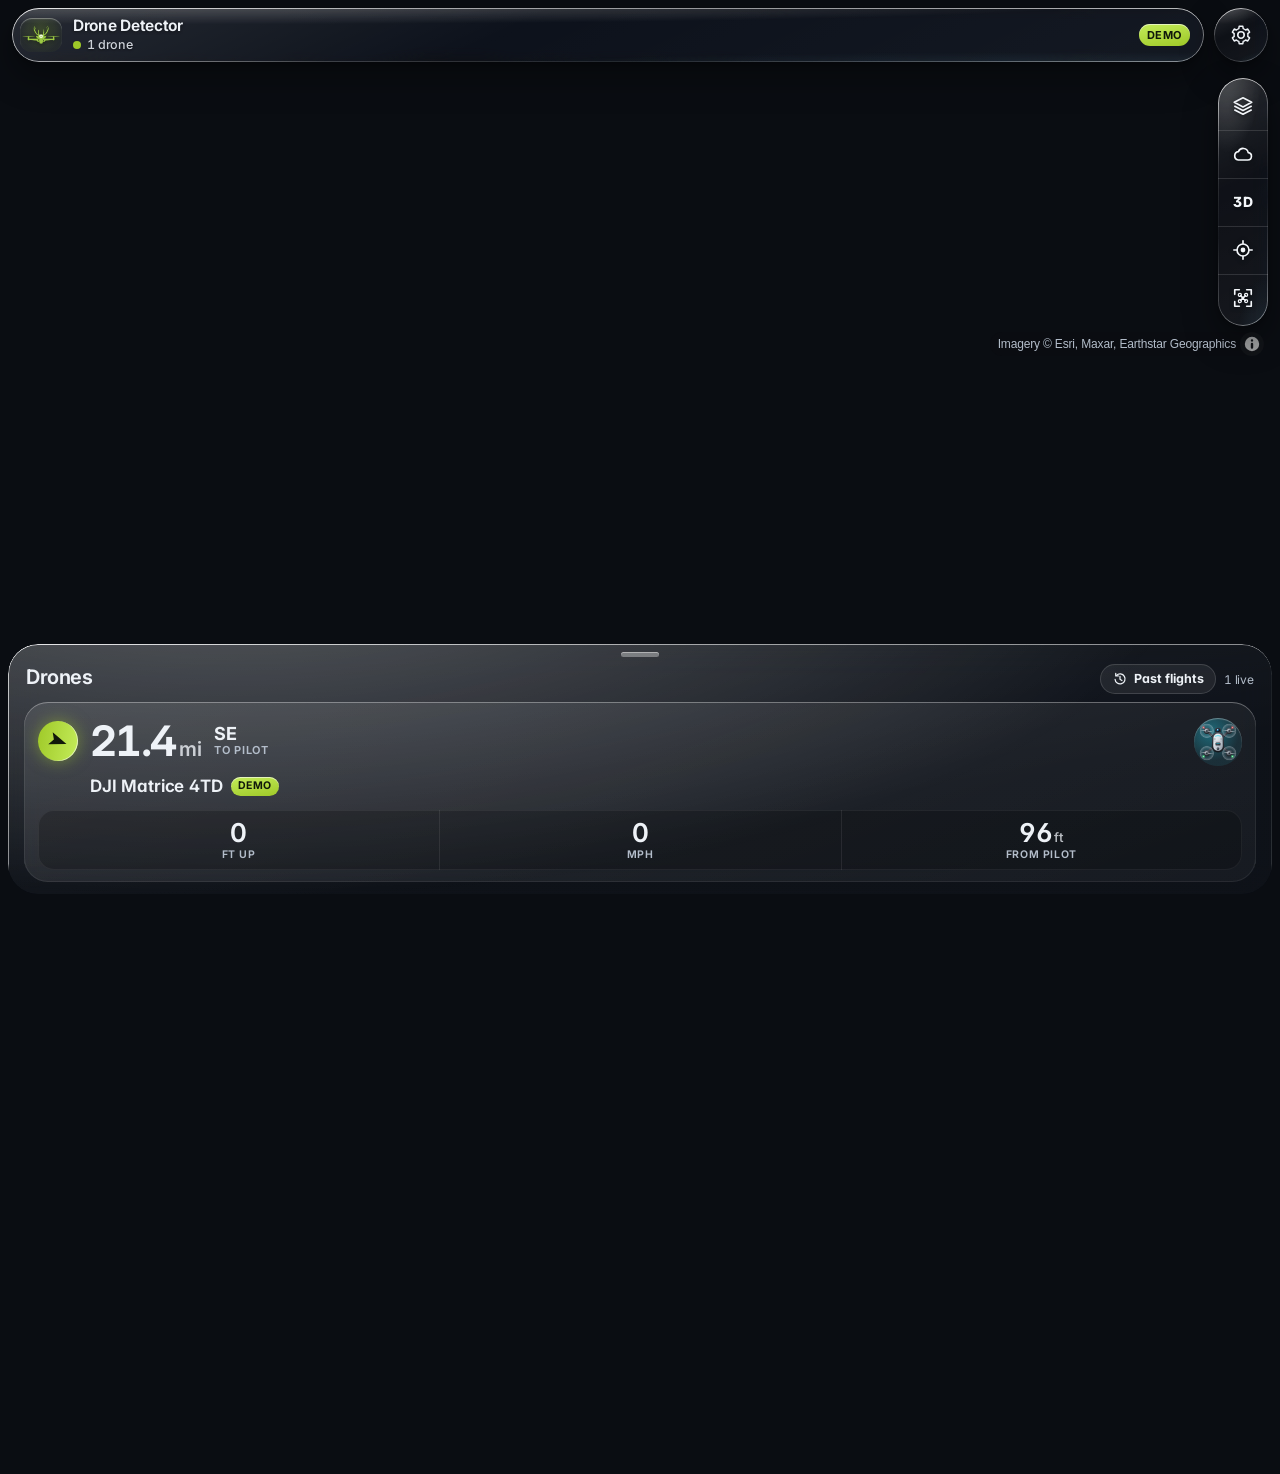
==== web/index.html @ 9e3bcc10 "iPhone page: screens 2611110302 Co-Authored-By: Claude Opus 5.5 <noreply@anthropic.com>" ====
<!doctype html>
<html lang="en">
<head>
<meta charset="utf-8">
<meta name="viewport" content="width=device-width,initial-scale=1,maximum-scale=1,user-scalable=no,viewport-fit=cover">
<meta name="color-scheme" content="dark">
<title>Drone Detector</title>
<!-- iPhone: Add to Home Screen opens it full screen like an app -->
<meta name="apple-mobile-web-app-capable" content="yes">
<meta name="mobile-web-app-capable" content="yes">
<meta name="apple-mobile-web-app-status-bar-style" content="black-translucent">
<meta name="apple-mobile-web-app-title" content="Drone Detector">
<meta name="theme-color" content="#0a0d12">
<link rel="apple-touch-icon" href="img/apple-touch-icon.png">
<link rel="preconnect" href="https://fonts.gstatic.com" crossorigin>
<link rel="stylesheet" href="https://fonts.googleapis.com/css2?family=Inter:opsz,wght@14..32,400..800&family=Geist+Mono:wght@400..600&display=swap">
<link rel="stylesheet" href="vendor/maplibre-gl.css">
<link rel="stylesheet" href="app.css">
<script>try { var g = JSON.parse(localStorage.getItem("rid.glassTone")), t = JSON.parse(localStorage.getItem("rid.theme")); if (g != null ? g < 50 : t === "light") document.documentElement.dataset.theme = "light"; } catch (e) { }</script>
</head>
<body>
<!-- shared paint for the drone icons -->
<svg width="0" height="0" style="position:absolute" aria-hidden="true"><defs>
  <radialGradient id="g-motor" cx="38%" cy="32%" r="72%"><stop offset="0" stop-color="#eef2f6"/><stop offset=".42" stop-color="#8a94a0"/><stop offset="1" stop-color="#262b33"/></radialGradient>
  <radialGradient id="g-disc" r="50%"><stop offset="0" stop-color="#ffffff" stop-opacity="0"/><stop offset=".6" stop-color="#e8eef6" stop-opacity=".07"/><stop offset=".9" stop-color="#e8eef6" stop-opacity=".30"/><stop offset="1" stop-color="#e8eef6" stop-opacity=".04"/></radialGradient>
  <linearGradient id="g-arm" x1="0" y1="0" x2="1" y2="1"><stop offset="0" stop-color="#59626e"/><stop offset=".5" stop-color="#2c323b"/><stop offset="1" stop-color="#14181d"/></linearGradient>
  <linearGradient id="g-body" x1="0" y1="0" x2="1" y2="1"><stop offset="0" stop-color="#fbfcfd"/><stop offset=".5" stop-color="#d3d9e0"/><stop offset="1" stop-color="#8f99a5"/></linearGradient>
  <linearGradient id="g-shell" x1="0" y1="0" x2="0" y2="1"><stop offset="0" stop-color="#454c57"/><stop offset="1" stop-color="#14181d"/></linearGradient>
  <radialGradient id="g-lens" cx="34%" cy="32%" r="68%"><stop offset="0" stop-color="#b8f0ff"/><stop offset=".3" stop-color="#2a86c4"/><stop offset=".75" stop-color="#0a2a45"/><stop offset="1" stop-color="#02070d"/></radialGradient>
  <filter id="liquid" color-interpolation-filters="sRGB">
    <feTurbulence type="fractalNoise" baseFrequency="0.011 0.017" numOctaves="2" seed="11" result="n"/>
    <feGaussianBlur in="n" stdDeviation="3" result="b"/>
    <feDisplacementMap in="SourceGraphic" in2="b" scale="28" xChannelSelector="R" yChannelSelector="G"/>
  </filter>
  <linearGradient id="g-glassarrow" x1="0" y1="0" x2="1" y2="1"><stop offset="0" stop-color="#ffffff" stop-opacity=".95"/><stop offset=".45" stop-color="#cfefff" stop-opacity=".55"/><stop offset="1" stop-color="#7dd3fc" stop-opacity=".35"/></linearGradient>
  <radialGradient id="g-red"><stop offset="0" stop-color="#ff5a5a" stop-opacity=".95"/><stop offset="1" stop-color="#ff5a5a" stop-opacity="0"/></radialGradient>
  <radialGradient id="g-green"><stop offset="0" stop-color="#4dff8f" stop-opacity=".95"/><stop offset="1" stop-color="#4dff8f" stop-opacity="0"/></radialGradient>
</defs></svg>
<div id="map"></div>
<div id="cloud-time" class="cloud-time glass hidden"></div>
<div id="cam3d" class="cam3d glass liquid hidden">
  <div class="cam-chips">
    <button data-cam="orbit">Orbit</button><button data-cam="spin" class="hidden" aria-label="Turn slowly">⟳ Spin</button><button data-cam="follow">Follow</button>
    <button data-cam="me">From me</button><button data-cam="pilot">From pilot</button><button data-cam="overview">Overview</button><button data-cam="free">Free</button>
  </div>
  <div class="cam-hint" id="cam-hint"></div>
</div>

<header id="top">
  <div class="brand glass liquid" id="brand">
    <div class="logo"><img src="img/brand-mark.png" alt=""></div>
    <div class="brand-text">
      <div class="brand-name">Drone Detector</div>
      <div class="brand-status"><span class="dot" id="st-dot"></span><span id="st-text">Starting…</span></div>
    </div>
    <span class="chip demo hidden" id="demo-chip">DEMO</span>
  </div>
  <button class="icon-btn glass liquid" id="btn-settings" aria-label="Settings">
    <svg viewBox="0 0 24 24"><path d="M12 15.5a3.5 3.5 0 1 0 0-7 3.5 3.5 0 0 0 0 7Z" fill="none" stroke="currentColor" stroke-width="1.8"/><path d="M19.4 13.5a7.7 7.7 0 0 0 0-3l2-1.6-2-3.4-2.4 1a7.6 7.6 0 0 0-2.6-1.5L14 2.5h-4l-.4 2.5A7.6 7.6 0 0 0 7 6.5l-2.4-1-2 3.4 2 1.6a7.7 7.7 0 0 0 0 3l-2 1.6 2 3.4 2.4-1a7.6 7.6 0 0 0 2.6 1.5l.4 2.5h4l.4-2.5a7.6 7.6 0 0 0 2.6-1.5l2.4 1 2-3.4-2-1.6Z" fill="none" stroke="currentColor" stroke-width="1.6" stroke-linejoin="round"/></svg>
  </button>
</header>

<div id="wind" class="wind glass liquid hidden" role="button" aria-label="Wind">
  <div class="wind-row">
    <div class="rose" id="wind-rose">
      <span class="cn">N</span><span class="ce">E</span><span class="cs">S</span><span class="cw">W</span>
      <svg class="warrow" id="wind-arrow" viewBox="0 0 40 40"><path d="M20 3.5 27.5 19 21.8 17.2V34.5h-3.6V17.2L12.5 19Z" fill="url(#g-glassarrow)" stroke="rgba(255,255,255,.95)" stroke-width="1.1" stroke-linejoin="round"/><path d="M20 7.5 24.2 16.6" stroke="#fff" stroke-width="1.4" stroke-linecap="round" opacity=".9"/></svg>
    </div>
    <div class="wind-txt"><div class="wind-big"><span id="wind-spd">—</span><small>mph</small><span class="wind-sky hidden" id="wind-sky"></span></div><div class="wind-sub" id="wind-sub">Wind</div></div>
  </div>
  <div class="wind-more hidden" id="wind-more"></div>
</div>

<div id="toast" class="toast glass hidden"></div>
<div id="google-mark" class="google-mark hidden">Google</div>

<div id="banner" class="banner glass hidden">
  <div class="banner-icon"><img src="img/drone_live.png" alt=""></div>
  <div class="banner-text"><div class="banner-title" id="banner-title"></div><div class="banner-body" id="banner-body"></div></div>
</div>

<div id="controls" class="glass liquid">
  <button class="ctl" id="btn-layers" aria-label="Map imagery">
    <svg viewBox="0 0 24 24"><path d="M12 3 2.5 8 12 13l9.5-5Z" fill="none" stroke="currentColor" stroke-width="1.8" stroke-linejoin="round"/><path d="m2.5 12 9.5 5 9.5-5M2.5 16l9.5 5 9.5-5" fill="none" stroke="currentColor" stroke-width="1.8" stroke-linejoin="round"/></svg>
  </button>
  <button class="ctl" id="btn-clouds" aria-label="Clouds on or off">
    <svg viewBox="0 0 24 24"><path d="M6.8 18.5h10.4a4 4 0 0 0 .5-7.97A5.6 5.6 0 0 0 7 9.4a4.6 4.6 0 0 0-.2 9.1z" fill="none" stroke="currentColor" stroke-width="1.8" stroke-linejoin="round"/></svg>
  </button>
  <button class="ctl" id="btn-3d" aria-label="3D view"><span>3D</span></button>
  <button class="ctl c3d" id="btn-north" aria-label="Face north"><svg viewBox="0 0 24 24"><path d="M12 3.5 16.5 13h-9z" fill="#ef4444"/><path d="M12 20.5 7.5 13h9z" fill="currentColor" opacity=".55"/></svg></button>
  <button class="ctl c3d" id="btn-tiltup" aria-label="Tilt up"><svg viewBox="0 0 24 24"><path d="M6 15l6-6 6 6" fill="none" stroke="currentColor" stroke-width="2.2" stroke-linecap="round" stroke-linejoin="round"/></svg></button>
  <button class="ctl c3d" id="btn-tiltdn" aria-label="Tilt down"><svg viewBox="0 0 24 24"><path d="M6 9l6 6 6-6" fill="none" stroke="currentColor" stroke-width="2.2" stroke-linecap="round" stroke-linejoin="round"/></svg></button>
  <button class="ctl" id="btn-locate" aria-label="My location">
    <svg viewBox="0 0 24 24"><path d="M12 2v3M12 19v3M2 12h3M19 12h3" stroke="currentColor" stroke-width="1.8" stroke-linecap="round"/><circle cx="12" cy="12" r="6.5" fill="none" stroke="currentColor" stroke-width="1.8"/><circle cx="12" cy="12" r="2.6" fill="currentColor"/></svg>
  </button>
  <button class="ctl" id="btn-fit" aria-label="Show all drones, pilots and me">
    <svg viewBox="0 0 24 24"><path d="M3 8V3h5M21 8V3h-5M3 16v5h5M21 16v5h-5" fill="none" stroke="currentColor" stroke-width="1.8" stroke-linecap="round" stroke-linejoin="round"/><path d="m9.2 9.2 5.6 5.6M14.8 9.2l-5.6 5.6" stroke="currentColor" stroke-width="1.6" stroke-linecap="round"/><circle cx="8.6" cy="8.6" r="1.7" fill="none" stroke="currentColor" stroke-width="1.3"/><circle cx="15.4" cy="8.6" r="1.7" fill="none" stroke="currentColor" stroke-width="1.3"/><circle cx="8.6" cy="15.4" r="1.7" fill="none" stroke="currentColor" stroke-width="1.3"/><circle cx="15.4" cy="15.4" r="1.7" fill="none" stroke="currentColor" stroke-width="1.3"/><circle cx="12" cy="12" r="1.6" fill="currentColor"/></svg>
  </button>
</div>

<section id="sheet" class="glass-solid">
  <div class="grab" id="grab"><span></span></div>
  <div id="sheet-inner"></div>
</section>

<div id="settings" class="modal hidden">
  <div class="modal-card glass-solid">
    <div class="modal-head"><div class="modal-title">Settings</div><button class="icon-btn plain" data-close aria-label="Close">✕</button></div>
    <div class="set-h">General</div>
    <div class="set-card">
      <div class="set set-static"><div><div class="set-name">Appearance</div><div class="set-sub">Dark or light panels</div></div>
        <div class="seg" id="theme-seg" role="radiogroup" aria-label="Appearance"><button data-theme-opt="dark" role="radio">Dark</button><button data-theme-opt="light" role="radio">Light</button></div></div>
      <div class="set set-static set-col"><div class="set-name">Glass</div><div class="set-sub">Really light on the left, clear in the middle, almost black on the right</div>
        <div class="slider-row"><span>Light</span><input type="range" id="glass-slider" min="0" max="100" step="1" value="68" aria-label="Glass tone"><span>Dark</span></div></div>
      <label class="set"><div><div class="set-name">Keep screen on</div><div class="set-sub">For the dash mount</div></div><input type="checkbox" data-set="keepScreenOn"><span class="sw"></span></label>
      <label class="set"><div><div class="set-name">Alert sound</div><div class="set-sub">Sound with new-drone alerts</div></div><input type="checkbox" data-set="alertSound"><span class="sw"></span></label>
    </div>
    <div class="set-h">Map</div>
    <div class="set-card">
      <label class="set"><div><div class="set-name">3D flight trail</div><div class="set-sub">Path drawn at the drone's height in 3D view</div></div><input type="checkbox" data-set="trail3d"><span class="sw"></span></label>
      <label class="set"><div><div class="set-name">Airspace and airports</div><div class="set-sub">FAA Class B, C, D, E and airports</div></div><input type="checkbox" data-set="airspace"><span class="sw"></span></label>
      <label class="set"><div><div class="set-name">Wind</div><div class="set-sub">Speed and direction where you are (Open-Meteo)</div></div><input type="checkbox" data-set="wind"><span class="sw"></span></label>
      <label class="set"><div><div class="set-name">Road and place names</div><div class="set-sub">Labels over the aerial map</div></div><input type="checkbox" data-set="labels"><span class="sw"></span></label>
      <label class="set"><div><div class="set-name">Planes and helicopters</div><div class="set-sub">ADS-B within 15 nm (adsb.lol)</div></div><input type="checkbox" data-set="aircraft"><span class="sw"></span></label>
    </div>
    <div class="set-h">Receiver</div>
    <div class="set-card">
      <label class="set"><div><div class="set-name">Demo flight</div><div class="set-sub">Made-up flights: a Matrice and a Mavic searching woods, an Agras T50 spraying a field</div></div><input type="checkbox" data-set="demo"><span class="sw"></span></label>
      <div class="set-buttons"><button class="btn" id="btn-reconnect">Reconnect receiver</button><button class="btn" id="btn-clear">Clear tracks</button></div>
    </div>
    <div class="set-h">Google satellite</div>
    <div class="set-card">
      <div class="set-key"><div class="set-name">Google Maps API key</div>
        <div class="set-sub">For Google satellite imagery (Google Map Tiles API). Saved only on this phone.</div>
        <input id="gkey" type="password" placeholder="Paste your key here" autocomplete="off" autocapitalize="off" spellcheck="false"></div>
    </div>
    <div class="set-h">App updates</div>
    <div class="set-card">
      <div class="set-key"><div class="set-sub" id="upd-sub">Checks for updates every 2 minutes</div>
        <div class="set-buttons"><button class="btn" id="btn-upd-check">Check now</button><button class="btn primary hidden" id="btn-upd-install">Install update</button></div></div>
    </div>
    <div class="set-h">Help</div>
    <div class="set-card">
      <div class="set-key"><div class="set-name">Report a problem</div><div class="set-sub">Saves a screenshot of the map, the detector data and the time on the phone so it can be looked at later.</div>
        <div class="set-buttons"><button class="btn" id="btn-report">Report a problem</button></div></div>
    </div>
    <div class="set-foot" id="set-foot"></div>
  </div>
</div>

<div id="report" class="modal hidden">
  <div class="modal-card glass-solid">
    <div class="modal-head"><div class="modal-title">Problem report saved</div><button class="icon-btn plain" data-close aria-label="Close">✕</button></div>
    <div class="set-sub" style="margin-bottom:12px">A screenshot of the screen, the detector data and the time are saved on the phone. Add a note if you like.</div>
    <textarea id="report-note" rows="3" placeholder="What looks wrong? (optional)"></textarea>
    <div class="set-buttons"><button class="btn primary" id="btn-report-save">Done</button></div>
  </div>
</div>

<div id="imagery" class="modal hidden">
  <div class="modal-card glass-solid">
    <div class="modal-head"><div class="modal-title">Map imagery</div><button class="icon-btn plain" data-close aria-label="Close">✕</button></div>
    <button class="img-opt" data-base="latest"><img class="thumb" data-thumb="latest" alt="">
      <div class="img-txt"><div class="set-name">Satellite · latest</div><div class="set-sub" id="cap-latest">Esri World Imagery, newest available</div></div><span class="radio"></span></button>
    <button class="img-opt" data-base="google"><img class="thumb" data-thumb="google" alt="">
      <div class="img-txt"><div class="set-name">Google satellite</div><div class="set-sub" id="cap-google">Add your Google Maps API key in Settings to use this.</div></div><span class="radio"></span></button>
    <button class="img-opt" data-base="ohio"><img class="thumb" data-thumb="ohio" alt="">
      <div class="img-txt"><div class="set-name">Ohio leaf-off · 3–6 inch <span class="pill leaf">LEAF-OFF</span></div><div class="set-sub" id="cap-ohio">Statewide aerial photos (OSIP III, 2017–2024). Sharpest close-up; Ohio only.</div></div><span class="radio"></span></button>
    <div class="sh-section">Airspace</div>
    <label class="set img-toggle"><div><div class="set-name">LAANC ceilings</div><div class="set-sub">FAA grid near airports: the highest you can get approved in each square (zoom in to see)</div></div><input type="checkbox" id="laanc-toggle"><span class="sw"></span></label>
    <label class="set img-toggle"><div><div class="set-name">Stadium rings</div><div class="set-sub">3 NM no-drone rings that apply during games and events</div></div><input type="checkbox" id="stadium-toggle"><span class="sw"></span></label>
    <div class="set-sub" style="padding:2px 4px 10px">Always shown with airspace on: Class B, C, D, E with altitude blocks, restricted, prohibited, warning, MOA and alert areas, national-security drone no-fly zones and standing defense TFRs. Live TFRs are not included yet: check the FAA's TFR list before flying.</div>
    <div class="sh-section">Weather</div>
    <label class="set img-toggle"><div><div class="set-name">Moving clouds</div><div class="set-sub" id="cap-clouds">Real weather-satellite clouds from the last 2 hours, looping (NASA GOES-East, new every 10 minutes, about 30 minutes behind)</div></div><input type="checkbox" id="clouds-toggle"><span class="sw"></span></label>
    <div class="sh-section">Imagery history here</div>
    <div id="hist-list"></div>
  </div>
</div>

<script src="vendor/maplibre-gl.js"></script>
<script src="app.js"></script>
</body>
</html>
---- web/vendor/maplibre-gl.css ----
.maplibregl-map{font:12px/20px Helvetica Neue,Arial,Helvetica,sans-serif;overflow:hidden;position:relative;-webkit-tap-highlight-color:rgb(0 0 0/0)}.maplibregl-canvas{left:0;position:absolute;top:0}.maplibregl-map:fullscreen{height:100%;width:100%}.maplibregl-ctrl-group button.maplibregl-ctrl-compass{touch-action:none}.maplibregl-canvas-container.maplibregl-interactive,.maplibregl-ctrl-group button.maplibregl-ctrl-compass{cursor:grab;-webkit-user-select:none;-moz-user-select:none;user-select:none}.maplibregl-canvas-container.maplibregl-interactive.maplibregl-track-pointer{cursor:pointer}.maplibregl-canvas-container.maplibregl-interactive:active,.maplibregl-ctrl-group button.maplibregl-ctrl-compass:active{cursor:grabbing}.maplibregl-canvas-container.maplibregl-touch-zoom-rotate,.maplibregl-canvas-container.maplibregl-touch-zoom-rotate .maplibregl-canvas{touch-action:pan-x pan-y}.maplibregl-canvas-container.maplibregl-touch-drag-pan,.maplibregl-canvas-container.maplibregl-touch-drag-pan .maplibregl-canvas{touch-action:pinch-zoom}.maplibregl-canvas-container.maplibregl-touch-zoom-rotate.maplibregl-touch-drag-pan,.maplibregl-canvas-container.maplibregl-touch-zoom-rotate.maplibregl-touch-drag-pan .maplibregl-canvas{touch-action:none}.maplibregl-canvas-container.maplibregl-touch-drag-pan.maplibregl-cooperative-gestures,.maplibregl-canvas-container.maplibregl-touch-drag-pan.maplibregl-cooperative-gestures .maplibregl-canvas{touch-action:pan-x pan-y}.maplibregl-ctrl-bottom-left,.maplibregl-ctrl-bottom-right,.maplibregl-ctrl-top-left,.maplibregl-ctrl-top-right{pointer-events:none;position:absolute;z-index:2}.maplibregl-ctrl-top-left{left:0;top:0}.maplibregl-ctrl-top-right{right:0;top:0}.maplibregl-ctrl-bottom-left{bottom:0;left:0}.maplibregl-ctrl-bottom-right{bottom:0;right:0}.maplibregl-ctrl{clear:both;pointer-events:auto;transform:translate(0)}.maplibregl-ctrl-top-left .maplibregl-ctrl{float:left;margin:10px 0 0 10px}.maplibregl-ctrl-top-right .maplibregl-ctrl{float:right;margin:10px 10px 0 0}.maplibregl-ctrl-bottom-left .maplibregl-ctrl{float:left;margin:0 0 10px 10px}.maplibregl-ctrl-bottom-right .maplibregl-ctrl{float:right;margin:0 10px 10px 0}.maplibregl-ctrl-group{background:#fff;border-radius:4px}.maplibregl-ctrl-group:not(:empty){box-shadow:0 0 0 2px rgba(0,0,0,.1)}@media (forced-colors:active){.maplibregl-ctrl-group:not(:empty){box-shadow:0 0 0 2px ButtonText}}.maplibregl-ctrl-group button{background-color:transparent;border:0;box-sizing:border-box;cursor:pointer;display:block;height:29px;outline:none;padding:0;width:29px}.maplibregl-ctrl-group button+button{border-top:1px solid #ddd}.maplibregl-ctrl button .maplibregl-ctrl-icon{background-position:50%;background-repeat:no-repeat;display:block;height:100%;width:100%}@media (forced-colors:active){.maplibregl-ctrl-icon{background-color:transparent}.maplibregl-ctrl-group button+button{border-top:1px solid ButtonText}}.maplibregl-ctrl button::-moz-focus-inner{border:0;padding:0}.maplibregl-ctrl-attrib-button:focus,.maplibregl-ctrl-group button:focus{box-shadow:0 0 2px 2px #0096ff}.maplibregl-ctrl button:disabled{cursor:not-allowed}.maplibregl-ctrl button:disabled .maplibregl-ctrl-icon{opacity:.25}.maplibregl-ctrl button:not(:disabled):hover{background-color:rgb(0 0 0/5%)}.maplibregl-ctrl-group button:focus:focus-visible{box-shadow:0 0 2px 2px #0096ff}.maplibregl-ctrl-group button:focus:not(:focus-visible){box-shadow:none}.maplibregl-ctrl-group button:focus:first-child{border-radius:4px 4px 0 0}.maplibregl-ctrl-group button:focus:last-child{border-radius:0 0 4px 4px}.maplibregl-ctrl-group button:focus:only-child{border-radius:inherit}.maplibregl-ctrl button.maplibregl-ctrl-zoom-out .maplibregl-ctrl-icon{background-image:url("data:image/svg+xml;charset=utf-8,%3Csvg xmlns='http://www.w3.org/2000/svg' width='29' height='29' fill='%23333' viewBox='0 0 29 29'%3E%3Cpath d='M10 13c-.75 0-1.5.75-1.5 1.5S9.25 16 10 16h9c.75 0 1.5-.75 1.5-1.5S19.75 13 19 13z'/%3E%3C/svg%3E")}.maplibregl-ctrl button.maplibregl-ctrl-zoom-in .maplibregl-ctrl-icon{background-image:url("data:image/svg+xml;charset=utf-8,%3Csvg xmlns='http://www.w3.org/2000/svg' width='29' height='29' fill='%23333' viewBox='0 0 29 29'%3E%3Cpath d='M14.5 8.5c-.75 0-1.5.75-1.5 1.5v3h-3c-.75 0-1.5.75-1.5 1.5S9.25 16 10 16h3v3c0 .75.75 1.5 1.5 1.5S16 19.75 16 19v-3h3c.75 0 1.5-.75 1.5-1.5S19.75 13 19 13h-3v-3c0-.75-.75-1.5-1.5-1.5'/%3E%3C/svg%3E")}@media (forced-colors:active){.maplibregl-ctrl button.maplibregl-ctrl-zoom-out .maplibregl-ctrl-icon{background-image:url("data:image/svg+xml;charset=utf-8,%3Csvg xmlns='http://www.w3.org/2000/svg' width='29' height='29' fill='%23fff' viewBox='0 0 29 29'%3E%3Cpath d='M10 13c-.75 0-1.5.75-1.5 1.5S9.25 16 10 16h9c.75 0 1.5-.75 1.5-1.5S19.75 13 19 13z'/%3E%3C/svg%3E")}.maplibregl-ctrl button.maplibregl-ctrl-zoom-in .maplibregl-ctrl-icon{background-image:url("data:image/svg+xml;charset=utf-8,%3Csvg xmlns='http://www.w3.org/2000/svg' width='29' height='29' fill='%23fff' viewBox='0 0 29 29'%3E%3Cpath d='M14.5 8.5c-.75 0-1.5.75-1.5 1.5v3h-3c-.75 0-1.5.75-1.5 1.5S9.25 16 10 16h3v3c0 .75.75 1.5 1.5 1.5S16 19.75 16 19v-3h3c.75 0 1.5-.75 1.5-1.5S19.75 13 19 13h-3v-3c0-.75-.75-1.5-1.5-1.5'/%3E%3C/svg%3E")}}@media (forced-colors:active) and (prefers-color-scheme:light){.maplibregl-ctrl button.maplibregl-ctrl-zoom-out .maplibregl-ctrl-icon{background-image:url("data:image/svg+xml;charset=utf-8,%3Csvg xmlns='http://www.w3.org/2000/svg' width='29' height='29' viewBox='0 0 29 29'%3E%3Cpath d='M10 13c-.75 0-1.5.75-1.5 1.5S9.25 16 10 16h9c.75 0 1.5-.75 1.5-1.5S19.75 13 19 13z'/%3E%3C/svg%3E")}.maplibregl-ctrl button.maplibregl-ctrl-zoom-in .maplibregl-ctrl-icon{background-image:url("data:image/svg+xml;charset=utf-8,%3Csvg xmlns='http://www.w3.org/2000/svg' width='29' height='29' viewBox='0 0 29 29'%3E%3Cpath d='M14.5 8.5c-.75 0-1.5.75-1.5 1.5v3h-3c-.75 0-1.5.75-1.5 1.5S9.25 16 10 16h3v3c0 .75.75 1.5 1.5 1.5S16 19.75 16 19v-3h3c.75 0 1.5-.75 1.5-1.5S19.75 13 19 13h-3v-3c0-.75-.75-1.5-1.5-1.5'/%3E%3C/svg%3E")}}.maplibregl-ctrl button.maplibregl-ctrl-fullscreen .maplibregl-ctrl-icon{background-image:url("data:image/svg+xml;charset=utf-8,%3Csvg xmlns='http://www.w3.org/2000/svg' width='29' height='29' fill='%23333' viewBox='0 0 29 29'%3E%3Cpath d='M24 16v5.5c0 1.75-.75 2.5-2.5 2.5H16v-1l3-1.5-4-5.5 1-1 5.5 4 1.5-3zM6 16l1.5 3 5.5-4 1 1-4 5.5 3 1.5v1H7.5C5.75 24 5 23.25 5 21.5V16zm7-11v1l-3 1.5 4 5.5-1 1-5.5-4L6 13H5V7.5C5 5.75 5.75 5 7.5 5zm11 2.5c0-1.75-.75-2.5-2.5-2.5H16v1l3 1.5-4 5.5 1 1 5.5-4 1.5 3h1z'/%3E%3C/svg%3E")}.maplibregl-ctrl button.maplibregl-ctrl-shrink .maplibregl-ctrl-icon{background-image:url("data:image/svg+xml;charset=utf-8,%3Csvg xmlns='http://www.w3.org/2000/svg' width='29' height='29' viewBox='0 0 29 29'%3E%3Cpath d='M18.5 16c-1.75 0-2.5.75-2.5 2.5V24h1l1.5-3 5.5 4 1-1-4-5.5 3-1.5v-1zM13 18.5c0-1.75-.75-2.5-2.5-2.5H5v1l3 1.5L4 24l1 1 5.5-4 1.5 3h1zm3-8c0 1.75.75 2.5 2.5 2.5H24v-1l-3-1.5L25 5l-1-1-5.5 4L17 5h-1zM10.5 13c1.75 0 2.5-.75 2.5-2.5V5h-1l-1.5 3L5 4 4 5l4 5.5L5 12v1z'/%3E%3C/svg%3E")}@media (forced-colors:active){.maplibregl-ctrl button.maplibregl-ctrl-fullscreen .maplibregl-ctrl-icon{background-image:url("data:image/svg+xml;charset=utf-8,%3Csvg xmlns='http://www.w3.org/2000/svg' width='29' height='29' fill='%23fff' viewBox='0 0 29 29'%3E%3Cpath d='M24 16v5.5c0 1.75-.75 2.5-2.5 2.5H16v-1l3-1.5-4-5.5 1-1 5.5 4 1.5-3zM6 16l1.5 3 5.5-4 1 1-4 5.5 3 1.5v1H7.5C5.75 24 5 23.25 5 21.5V16zm7-11v1l-3 1.5 4 5.5-1 1-5.5-4L6 13H5V7.5C5 5.75 5.75 5 7.5 5zm11 2.5c0-1.75-.75-2.5-2.5-2.5H16v1l3 1.5-4 5.5 1 1 5.5-4 1.5 3h1z'/%3E%3C/svg%3E")}.maplibregl-ctrl button.maplibregl-ctrl-shrink .maplibregl-ctrl-icon{background-image:url("data:image/svg+xml;charset=utf-8,%3Csvg xmlns='http://www.w3.org/2000/svg' width='29' height='29' fill='%23fff' viewBox='0 0 29 29'%3E%3Cpath d='M18.5 16c-1.75 0-2.5.75-2.5 2.5V24h1l1.5-3 5.5 4 1-1-4-5.5 3-1.5v-1zM13 18.5c0-1.75-.75-2.5-2.5-2.5H5v1l3 1.5L4 24l1 1 5.5-4 1.5 3h1zm3-8c0 1.75.75 2.5 2.5 2.5H24v-1l-3-1.5L25 5l-1-1-5.5 4L17 5h-1zM10.5 13c1.75 0 2.5-.75 2.5-2.5V5h-1l-1.5 3L5 4 4 5l4 5.5L5 12v1z'/%3E%3C/svg%3E")}}@media (forced-colors:active) and (prefers-color-scheme:light){.maplibregl-ctrl button.maplibregl-ctrl-fullscreen .maplibregl-ctrl-icon{background-image:url("data:image/svg+xml;charset=utf-8,%3Csvg xmlns='http://www.w3.org/2000/svg' width='29' height='29' viewBox='0 0 29 29'%3E%3Cpath d='M24 16v5.5c0 1.75-.75 2.5-2.5 2.5H16v-1l3-1.5-4-5.5 1-1 5.5 4 1.5-3zM6 16l1.5 3 5.5-4 1 1-4 5.5 3 1.5v1H7.5C5.75 24 5 23.25 5 21.5V16zm7-11v1l-3 1.5 4 5.5-1 1-5.5-4L6 13H5V7.5C5 5.75 5.75 5 7.5 5zm11 2.5c0-1.75-.75-2.5-2.5-2.5H16v1l3 1.5-4 5.5 1 1 5.5-4 1.5 3h1z'/%3E%3C/svg%3E")}.maplibregl-ctrl button.maplibregl-ctrl-shrink .maplibregl-ctrl-icon{background-image:url("data:image/svg+xml;charset=utf-8,%3Csvg xmlns='http://www.w3.org/2000/svg' width='29' height='29' viewBox='0 0 29 29'%3E%3Cpath d='M18.5 16c-1.75 0-2.5.75-2.5 2.5V24h1l1.5-3 5.5 4 1-1-4-5.5 3-1.5v-1zM13 18.5c0-1.75-.75-2.5-2.5-2.5H5v1l3 1.5L4 24l1 1 5.5-4 1.5 3h1zm3-8c0 1.75.75 2.5 2.5 2.5H24v-1l-3-1.5L25 5l-1-1-5.5 4L17 5h-1zM10.5 13c1.75 0 2.5-.75 2.5-2.5V5h-1l-1.5 3L5 4 4 5l4 5.5L5 12v1z'/%3E%3C/svg%3E")}}.maplibregl-ctrl button.maplibregl-ctrl-compass .maplibregl-ctrl-icon{background-image:url("data:image/svg+xml;charset=utf-8,%3Csvg xmlns='http://www.w3.org/2000/svg' width='29' height='29' fill='%23333' viewBox='0 0 29 29'%3E%3Cpath d='m10.5 14 4-8 4 8z'/%3E%3Cpath fill='%23ccc' d='m10.5 16 4 8 4-8z'/%3E%3C/svg%3E")}@media (forced-colors:active){.maplibregl-ctrl button.maplibregl-ctrl-compass .maplibregl-ctrl-icon{background-image:url("data:image/svg+xml;charset=utf-8,%3Csvg xmlns='http://www.w3.org/2000/svg' width='29' height='29' fill='%23fff' viewBox='0 0 29 29'%3E%3Cpath d='m10.5 14 4-8 4 8z'/%3E%3Cpath fill='%23ccc' d='m10.5 16 4 8 4-8z'/%3E%3C/svg%3E")}}@media (forced-colors:active) and (prefers-color-scheme:light){.maplibregl-ctrl button.maplibregl-ctrl-compass .maplibregl-ctrl-icon{background-image:url("data:image/svg+xml;charset=utf-8,%3Csvg xmlns='http://www.w3.org/2000/svg' width='29' height='29' viewBox='0 0 29 29'%3E%3Cpath d='m10.5 14 4-8 4 8z'/%3E%3Cpath fill='%23ccc' d='m10.5 16 4 8 4-8z'/%3E%3C/svg%3E")}}.maplibregl-ctrl button.maplibregl-ctrl-terrain .maplibregl-ctrl-icon{background-image:url("data:image/svg+xml;charset=utf-8,%3Csvg xmlns='http://www.w3.org/2000/svg' width='22' height='22' fill='%23333' viewBox='0 0 22 22'%3E%3Cpath d='m1.754 13.406 4.453-4.851 3.09 3.09 3.281 3.277.969-.969-3.309-3.312 3.844-4.121 6.148 6.886h1.082v-.855l-7.207-8.07-4.84 5.187L6.169 6.57l-5.48 5.965v.871ZM.688 16.844h20.625v1.375H.688Zm0 0'/%3E%3C/svg%3E")}.maplibregl-ctrl button.maplibregl-ctrl-terrain-enabled .maplibregl-ctrl-icon{background-image:url("data:image/svg+xml;charset=utf-8,%3Csvg xmlns='http://www.w3.org/2000/svg' width='22' height='22' fill='%2333b5e5' viewBox='0 0 22 22'%3E%3Cpath d='m1.754 13.406 4.453-4.851 3.09 3.09 3.281 3.277.969-.969-3.309-3.312 3.844-4.121 6.148 6.886h1.082v-.855l-7.207-8.07-4.84 5.187L6.169 6.57l-5.48 5.965v.871ZM.688 16.844h20.625v1.375H.688Zm0 0'/%3E%3C/svg%3E")}.maplibregl-ctrl button.maplibregl-ctrl-geolocate .maplibregl-ctrl-icon{background-image:url("data:image/svg+xml;charset=utf-8,%3Csvg xmlns='http://www.w3.org/2000/svg' width='29' height='29' fill='%23333' viewBox='0 0 20 20'%3E%3Cpath d='M10 4C9 4 9 5 9 5v.1A5 5 0 0 0 5.1 9H5s-1 0-1 1 1 1 1 1h.1A5 5 0 0 0 9 14.9v.1s0 1 1 1 1-1 1-1v-.1a5 5 0 0 0 3.9-3.9h.1s1 0 1-1-1-1-1-1h-.1A5 5 0 0 0 11 5.1V5s0-1-1-1m0 2.5a3.5 3.5 0 1 1 0 7 3.5 3.5 0 1 1 0-7'/%3E%3Ccircle cx='10' cy='10' r='2'/%3E%3C/svg%3E")}.maplibregl-ctrl button.maplibregl-ctrl-geolocate:disabled .maplibregl-ctrl-icon{background-image:url("data:image/svg+xml;charset=utf-8,%3Csvg xmlns='http://www.w3.org/2000/svg' width='29' height='29' fill='%23aaa' viewBox='0 0 20 20'%3E%3Cpath d='M10 4C9 4 9 5 9 5v.1A5 5 0 0 0 5.1 9H5s-1 0-1 1 1 1 1 1h.1A5 5 0 0 0 9 14.9v.1s0 1 1 1 1-1 1-1v-.1a5 5 0 0 0 3.9-3.9h.1s1 0 1-1-1-1-1-1h-.1A5 5 0 0 0 11 5.1V5s0-1-1-1m0 2.5a3.5 3.5 0 1 1 0 7 3.5 3.5 0 1 1 0-7'/%3E%3Ccircle cx='10' cy='10' r='2'/%3E%3Cpath fill='red' d='m14 5 1 1-9 9-1-1z'/%3E%3C/svg%3E")}.maplibregl-ctrl button.maplibregl-ctrl-geolocate.maplibregl-ctrl-geolocate-active .maplibregl-ctrl-icon{background-image:url("data:image/svg+xml;charset=utf-8,%3Csvg xmlns='http://www.w3.org/2000/svg' width='29' height='29' fill='%2333b5e5' viewBox='0 0 20 20'%3E%3Cpath d='M10 4C9 4 9 5 9 5v.1A5 5 0 0 0 5.1 9H5s-1 0-1 1 1 1 1 1h.1A5 5 0 0 0 9 14.9v.1s0 1 1 1 1-1 1-1v-.1a5 5 0 0 0 3.9-3.9h.1s1 0 1-1-1-1-1-1h-.1A5 5 0 0 0 11 5.1V5s0-1-1-1m0 2.5a3.5 3.5 0 1 1 0 7 3.5 3.5 0 1 1 0-7'/%3E%3Ccircle cx='10' cy='10' r='2'/%3E%3C/svg%3E")}.maplibregl-ctrl button.maplibregl-ctrl-geolocate.maplibregl-ctrl-geolocate-active-error .maplibregl-ctrl-icon{background-image:url("data:image/svg+xml;charset=utf-8,%3Csvg xmlns='http://www.w3.org/2000/svg' width='29' height='29' fill='%23e58978' viewBox='0 0 20 20'%3E%3Cpath d='M10 4C9 4 9 5 9 5v.1A5 5 0 0 0 5.1 9H5s-1 0-1 1 1 1 1 1h.1A5 5 0 0 0 9 14.9v.1s0 1 1 1 1-1 1-1v-.1a5 5 0 0 0 3.9-3.9h.1s1 0 1-1-1-1-1-1h-.1A5 5 0 0 0 11 5.1V5s0-1-1-1m0 2.5a3.5 3.5 0 1 1 0 7 3.5 3.5 0 1 1 0-7'/%3E%3Ccircle cx='10' cy='10' r='2'/%3E%3C/svg%3E")}.maplibregl-ctrl button.maplibregl-ctrl-geolocate.maplibregl-ctrl-geolocate-background .maplibregl-ctrl-icon{background-image:url("data:image/svg+xml;charset=utf-8,%3Csvg xmlns='http://www.w3.org/2000/svg' width='29' height='29' fill='%2333b5e5' viewBox='0 0 20 20'%3E%3Cpath d='M10 4C9 4 9 5 9 5v.1A5 5 0 0 0 5.1 9H5s-1 0-1 1 1 1 1 1h.1A5 5 0 0 0 9 14.9v.1s0 1 1 1 1-1 1-1v-.1a5 5 0 0 0 3.9-3.9h.1s1 0 1-1-1-1-1-1h-.1A5 5 0 0 0 11 5.1V5s0-1-1-1m0 2.5a3.5 3.5 0 1 1 0 7 3.5 3.5 0 1 1 0-7'/%3E%3C/svg%3E")}.maplibregl-ctrl button.maplibregl-ctrl-geolocate.maplibregl-ctrl-geolocate-background-error .maplibregl-ctrl-icon{background-image:url("data:image/svg+xml;charset=utf-8,%3Csvg xmlns='http://www.w3.org/2000/svg' width='29' height='29' fill='%23e54e33' viewBox='0 0 20 20'%3E%3Cpath d='M10 4C9 4 9 5 9 5v.1A5 5 0 0 0 5.1 9H5s-1 0-1 1 1 1 1 1h.1A5 5 0 0 0 9 14.9v.1s0 1 1 1 1-1 1-1v-.1a5 5 0 0 0 3.9-3.9h.1s1 0 1-1-1-1-1-1h-.1A5 5 0 0 0 11 5.1V5s0-1-1-1m0 2.5a3.5 3.5 0 1 1 0 7 3.5 3.5 0 1 1 0-7'/%3E%3C/svg%3E")}.maplibregl-ctrl button.maplibregl-ctrl-geolocate.maplibregl-ctrl-geolocate-waiting .maplibregl-ctrl-icon{animation:maplibregl-spin 2s linear infinite}@media (forced-colors:active){.maplibregl-ctrl button.maplibregl-ctrl-geolocate .maplibregl-ctrl-icon{background-image:url("data:image/svg+xml;charset=utf-8,%3Csvg xmlns='http://www.w3.org/2000/svg' width='29' height='29' fill='%23fff' viewBox='0 0 20 20'%3E%3Cpath d='M10 4C9 4 9 5 9 5v.1A5 5 0 0 0 5.1 9H5s-1 0-1 1 1 1 1 1h.1A5 5 0 0 0 9 14.9v.1s0 1 1 1 1-1 1-1v-.1a5 5 0 0 0 3.9-3.9h.1s1 0 1-1-1-1-1-1h-.1A5 5 0 0 0 11 5.1V5s0-1-1-1m0 2.5a3.5 3.5 0 1 1 0 7 3.5 3.5 0 1 1 0-7'/%3E%3Ccircle cx='10' cy='10' r='2'/%3E%3C/svg%3E")}.maplibregl-ctrl button.maplibregl-ctrl-geolocate:disabled .maplibregl-ctrl-icon{background-image:url("data:image/svg+xml;charset=utf-8,%3Csvg xmlns='http://www.w3.org/2000/svg' width='29' height='29' fill='%23999' viewBox='0 0 20 20'%3E%3Cpath d='M10 4C9 4 9 5 9 5v.1A5 5 0 0 0 5.1 9H5s-1 0-1 1 1 1 1 1h.1A5 5 0 0 0 9 14.9v.1s0 1 1 1 1-1 1-1v-.1a5 5 0 0 0 3.9-3.9h.1s1 0 1-1-1-1-1-1h-.1A5 5 0 0 0 11 5.1V5s0-1-1-1m0 2.5a3.5 3.5 0 1 1 0 7 3.5 3.5 0 1 1 0-7'/%3E%3Ccircle cx='10' cy='10' r='2'/%3E%3Cpath fill='red' d='m14 5 1 1-9 9-1-1z'/%3E%3C/svg%3E")}.maplibregl-ctrl button.maplibregl-ctrl-geolocate.maplibregl-ctrl-geolocate-active .maplibregl-ctrl-icon{background-image:url("data:image/svg+xml;charset=utf-8,%3Csvg xmlns='http://www.w3.org/2000/svg' width='29' height='29' fill='%2333b5e5' viewBox='0 0 20 20'%3E%3Cpath d='M10 4C9 4 9 5 9 5v.1A5 5 0 0 0 5.1 9H5s-1 0-1 1 1 1 1 1h.1A5 5 0 0 0 9 14.9v.1s0 1 1 1 1-1 1-1v-.1a5 5 0 0 0 3.9-3.9h.1s1 0 1-1-1-1-1-1h-.1A5 5 0 0 0 11 5.1V5s0-1-1-1m0 2.5a3.5 3.5 0 1 1 0 7 3.5 3.5 0 1 1 0-7'/%3E%3Ccircle cx='10' cy='10' r='2'/%3E%3C/svg%3E")}.maplibregl-ctrl button.maplibregl-ctrl-geolocate.maplibregl-ctrl-geolocate-active-error .maplibregl-ctrl-icon{background-image:url("data:image/svg+xml;charset=utf-8,%3Csvg xmlns='http://www.w3.org/2000/svg' width='29' height='29' fill='%23e58978' viewBox='0 0 20 20'%3E%3Cpath d='M10 4C9 4 9 5 9 5v.1A5 5 0 0 0 5.1 9H5s-1 0-1 1 1 1 1 1h.1A5 5 0 0 0 9 14.9v.1s0 1 1 1 1-1 1-1v-.1a5 5 0 0 0 3.9-3.9h.1s1 0 1-1-1-1-1-1h-.1A5 5 0 0 0 11 5.1V5s0-1-1-1m0 2.5a3.5 3.5 0 1 1 0 7 3.5 3.5 0 1 1 0-7'/%3E%3Ccircle cx='10' cy='10' r='2'/%3E%3C/svg%3E")}.maplibregl-ctrl button.maplibregl-ctrl-geolocate.maplibregl-ctrl-geolocate-background .maplibregl-ctrl-icon{background-image:url("data:image/svg+xml;charset=utf-8,%3Csvg xmlns='http://www.w3.org/2000/svg' width='29' height='29' fill='%2333b5e5' viewBox='0 0 20 20'%3E%3Cpath d='M10 4C9 4 9 5 9 5v.1A5 5 0 0 0 5.1 9H5s-1 0-1 1 1 1 1 1h.1A5 5 0 0 0 9 14.9v.1s0 1 1 1 1-1 1-1v-.1a5 5 0 0 0 3.9-3.9h.1s1 0 1-1-1-1-1-1h-.1A5 5 0 0 0 11 5.1V5s0-1-1-1m0 2.5a3.5 3.5 0 1 1 0 7 3.5 3.5 0 1 1 0-7'/%3E%3C/svg%3E")}.maplibregl-ctrl button.maplibregl-ctrl-geolocate.maplibregl-ctrl-geolocate-background-error .maplibregl-ctrl-icon{background-image:url("data:image/svg+xml;charset=utf-8,%3Csvg xmlns='http://www.w3.org/2000/svg' width='29' height='29' fill='%23e54e33' viewBox='0 0 20 20'%3E%3Cpath d='M10 4C9 4 9 5 9 5v.1A5 5 0 0 0 5.1 9H5s-1 0-1 1 1 1 1 1h.1A5 5 0 0 0 9 14.9v.1s0 1 1 1 1-1 1-1v-.1a5 5 0 0 0 3.9-3.9h.1s1 0 1-1-1-1-1-1h-.1A5 5 0 0 0 11 5.1V5s0-1-1-1m0 2.5a3.5 3.5 0 1 1 0 7 3.5 3.5 0 1 1 0-7'/%3E%3C/svg%3E")}}@media (forced-colors:active) and (prefers-color-scheme:light){.maplibregl-ctrl button.maplibregl-ctrl-geolocate .maplibregl-ctrl-icon{background-image:url("data:image/svg+xml;charset=utf-8,%3Csvg xmlns='http://www.w3.org/2000/svg' width='29' height='29' viewBox='0 0 20 20'%3E%3Cpath d='M10 4C9 4 9 5 9 5v.1A5 5 0 0 0 5.1 9H5s-1 0-1 1 1 1 1 1h.1A5 5 0 0 0 9 14.9v.1s0 1 1 1 1-1 1-1v-.1a5 5 0 0 0 3.9-3.9h.1s1 0 1-1-1-1-1-1h-.1A5 5 0 0 0 11 5.1V5s0-1-1-1m0 2.5a3.5 3.5 0 1 1 0 7 3.5 3.5 0 1 1 0-7'/%3E%3Ccircle cx='10' cy='10' r='2'/%3E%3C/svg%3E")}.maplibregl-ctrl button.maplibregl-ctrl-geolocate:disabled .maplibregl-ctrl-icon{background-image:url("data:image/svg+xml;charset=utf-8,%3Csvg xmlns='http://www.w3.org/2000/svg' width='29' height='29' fill='%23666' viewBox='0 0 20 20'%3E%3Cpath d='M10 4C9 4 9 5 9 5v.1A5 5 0 0 0 5.1 9H5s-1 0-1 1 1 1 1 1h.1A5 5 0 0 0 9 14.9v.1s0 1 1 1 1-1 1-1v-.1a5 5 0 0 0 3.9-3.9h.1s1 0 1-1-1-1-1-1h-.1A5 5 0 0 0 11 5.1V5s0-1-1-1m0 2.5a3.5 3.5 0 1 1 0 7 3.5 3.5 0 1 1 0-7'/%3E%3Ccircle cx='10' cy='10' r='2'/%3E%3Cpath fill='red' d='m14 5 1 1-9 9-1-1z'/%3E%3C/svg%3E")}}@keyframes maplibregl-spin{0%{transform:rotate(0deg)}to{transform:rotate(1turn)}}a.maplibregl-ctrl-logo{background-image:url("data:image/svg+xml;charset=utf-8,%3Csvg xmlns='http://www.w3.org/2000/svg' width='88' height='23' fill='none'%3E%3Cpath fill='%23000' fill-opacity='.4' fill-rule='evenodd' d='M17.408 16.796h-1.827l2.501-12.095h.198l3.324 6.533.988 2.19.988-2.19 3.258-6.533h.181l2.6 12.095h-1.81l-1.218-5.644-.362-1.71-.658 1.71-2.929 5.644h-.098l-2.914-5.644-.757-1.71-.345 1.71zm1.958-3.42-.726 3.663a1.255 1.255 0 0 1-1.232 1.011h-1.827a1.255 1.255 0 0 1-1.229-1.509l2.501-12.095a1.255 1.255 0 0 1 1.23-1.001h.197a1.25 1.25 0 0 1 1.12.685l3.19 6.273 3.125-6.263a1.25 1.25 0 0 1 1.123-.695h.181a1.255 1.255 0 0 1 1.227.991l1.443 6.71a5 5 0 0 1 .314-.787l.009-.016a4.6 4.6 0 0 1 1.777-1.887c.782-.46 1.668-.667 2.611-.667a4.6 4.6 0 0 1 1.7.32l.306.134c.21-.16.474-.256.759-.256h1.694a1.255 1.255 0 0 1 1.212.925 1.255 1.255 0 0 1 1.212-.925h1.711c.284 0 .545.094.755.252.613-.3 1.312-.45 2.075-.45 1.356 0 2.557.445 3.482 1.4q.47.48.763 1.064V4.701a1.255 1.255 0 0 1 1.255-1.255h1.86A1.255 1.255 0 0 1 54.44 4.7v9.194h2.217c.19 0 .37.043.532.118v-4.77c0-.356.147-.678.385-.906a2.42 2.42 0 0 1-.682-1.71c0-.665.267-1.253.735-1.7a2.45 2.45 0 0 1 1.722-.674 2.43 2.43 0 0 1 1.705.675q.318.302.504.683V4.7a1.255 1.255 0 0 1 1.255-1.255h1.744A1.255 1.255 0 0 1 65.812 4.7v3.335a4.8 4.8 0 0 1 1.526-.246c.938 0 1.817.214 2.59.69a4.47 4.47 0 0 1 1.67 1.743v-.98a1.255 1.255 0 0 1 1.256-1.256h1.777c.233 0 .451.064.639.174a3.4 3.4 0 0 1 1.567-.372c.346 0 .861.02 1.285.232a1.25 1.25 0 0 1 .689 1.004 4.7 4.7 0 0 1 .853-.588c.795-.44 1.675-.647 2.61-.647 1.385 0 2.65.39 3.525 1.396.836.938 1.168 2.173 1.168 3.528q-.001.515-.056 1.051a1.255 1.255 0 0 1-.947 1.09l.408.952a1.255 1.255 0 0 1-.477 1.552c-.418.268-.92.463-1.458.612-.613.171-1.304.244-2.049.244-1.06 0-2.043-.207-2.886-.698l-.015-.008c-.798-.48-1.419-1.135-1.818-1.963l-.004-.008a5.8 5.8 0 0 1-.548-2.512q0-.429.053-.843a1.3 1.3 0 0 1-.333-.086l-.166-.004c-.223 0-.426.062-.643.228-.03.024-.142.139-.142.59v3.883a1.255 1.255 0 0 1-1.256 1.256h-1.777a1.255 1.255 0 0 1-1.256-1.256V15.69l-.032.057a4.8 4.8 0 0 1-1.86 1.833 5.04 5.04 0 0 1-2.484.634 4.5 4.5 0 0 1-1.935-.424 1.25 1.25 0 0 1-.764.258h-1.71a1.255 1.255 0 0 1-1.256-1.255V7.687a2.4 2.4 0 0 1-.428.625c.253.23.412.561.412.93v7.553a1.255 1.255 0 0 1-1.256 1.255h-1.843a1.25 1.25 0 0 1-.894-.373c-.228.23-.544.373-.894.373H51.32a1.255 1.255 0 0 1-1.256-1.255v-1.251l-.061.117a4.7 4.7 0 0 1-1.782 1.884 4.77 4.77 0 0 1-2.485.67 5.6 5.6 0 0 1-1.485-.188l.009 2.764a1.255 1.255 0 0 1-1.255 1.259h-1.729a1.255 1.255 0 0 1-1.255-1.255v-3.537a1.255 1.255 0 0 1-1.167.793h-1.679a1.25 1.25 0 0 1-.77-.263 4.5 4.5 0 0 1-1.945.429c-.885 0-1.724-.21-2.495-.632l-.017-.01a5 5 0 0 1-1.081-.836 1.255 1.255 0 0 1-1.254 1.312h-1.81a1.255 1.255 0 0 1-1.228-.99l-.782-3.625-2.044 3.939a1.25 1.25 0 0 1-1.115.676h-.098a1.25 1.25 0 0 1-1.116-.68l-2.061-3.994zM35.92 16.63l.207-.114.223-.15q.493-.356.735-.785l.061-.118.033 1.332h1.678V9.242h-1.694l-.033 1.267q-.133-.329-.526-.658l-.032-.028a3.2 3.2 0 0 0-.668-.428l-.27-.12a3.3 3.3 0 0 0-1.235-.23q-1.136-.001-1.974.493a3.36 3.36 0 0 0-1.3 1.382q-.445.89-.444 2.074 0 1.2.51 2.107a3.8 3.8 0 0 0 1.382 1.381 3.9 3.9 0 0 0 1.893.477q.795 0 1.455-.33zm-2.789-5.38q-.576.675-.575 1.762 0 1.102.559 1.794.576.675 1.645.675a2.25 2.25 0 0 0 .934-.19 2.2 2.2 0 0 0 .468-.29l.178-.161a2.2 2.2 0 0 0 .397-.561q.244-.5.244-1.15v-.115q0-.708-.296-1.267l-.043-.077a2.2 2.2 0 0 0-.633-.709l-.13-.086-.047-.028a2.1 2.1 0 0 0-1.073-.285q-1.052 0-1.629.692zm2.316 2.706c.163-.17.28-.407.28-.83v-.114c0-.292-.06-.508-.15-.68a.96.96 0 0 0-.353-.389.85.85 0 0 0-.464-.127c-.4 0-.56.114-.664.239l-.01.012c-.148.174-.275.45-.275.945 0 .506.122.801.27.99.097.11.266.224.68.224.303 0 .504-.09.687-.269zm7.545 1.705a2.6 2.6 0 0 0 .331.423q.319.33.755.548l.173.074q.65.255 1.49.255 1.02 0 1.844-.493a3.45 3.45 0 0 0 1.316-1.4q.493-.904.493-2.089 0-1.909-.988-2.913-.988-1.02-2.584-1.02-.898 0-1.575.347a3 3 0 0 0-.415.262l-.199.166a3.4 3.4 0 0 0-.64.82V9.242h-1.712v11.553h1.729l-.017-5.134zm.53-1.138q.206.29.48.5l.155.11.053.034q.51.296 1.119.297 1.07 0 1.645-.675.577-.69.576-1.762 0-1.119-.576-1.777-.558-.675-1.645-.675-.435 0-.835.16a2 2 0 0 0-.284.136 2 2 0 0 0-.363.254 2.2 2.2 0 0 0-.46.569l-.082.162a2.6 2.6 0 0 0-.213 1.072v.115q0 .707.296 1.267l.135.211zm.964-.818a1.1 1.1 0 0 0 .367.385.94.94 0 0 0 .476.118c.423 0 .59-.117.687-.23.159-.194.28-.478.28-.95 0-.53-.133-.8-.266-.952l-.021-.025c-.078-.094-.231-.221-.68-.221a1 1 0 0 0-.503.135l-.012.007a.86.86 0 0 0-.335.343c-.073.133-.132.324-.132.614v.115a1.4 1.4 0 0 0 .14.66zm15.7-6.222q.347-.346.346-.856a1.05 1.05 0 0 0-.345-.79 1.18 1.18 0 0 0-.84-.329q-.51 0-.855.33a1.05 1.05 0 0 0-.346.79q0 .51.346.855.345.346.856.346.51 0 .839-.346zm4.337 9.314.033-1.332q.191.403.59.747l.098.081a4 4 0 0 0 .316.224l.223.122a3.2 3.2 0 0 0 1.44.322 3.8 3.8 0 0 0 1.875-.477 3.5 3.5 0 0 0 1.382-1.366q.527-.89.526-2.09 0-1.184-.444-2.073a3.24 3.24 0 0 0-1.283-1.399q-.823-.51-1.942-.51a3.5 3.5 0 0 0-1.527.344l-.086.043-.165.09a3 3 0 0 0-.33.214q-.432.315-.656.707a2 2 0 0 0-.099.198l.082-1.283V4.701h-1.744v12.095zm.473-2.509a2.5 2.5 0 0 0 .566.7q.117.098.245.18l.144.08a2.1 2.1 0 0 0 .975.232q1.07 0 1.645-.675.576-.69.576-1.778 0-1.102-.576-1.777-.56-.691-1.645-.692a2.2 2.2 0 0 0-1.015.235q-.22.113-.415.282l-.15.142a2.1 2.1 0 0 0-.42.594q-.223.479-.223 1.1v.115q0 .705.293 1.26zm2.616-.293c.157-.191.28-.479.28-.967 0-.51-.13-.79-.276-.961l-.021-.026c-.082-.1-.232-.225-.67-.225a.87.87 0 0 0-.681.279l-.012.011c-.154.155-.274.38-.274.807v.115c0 .285.057.499.144.669a1.1 1.1 0 0 0 .367.405c.137.082.28.123.455.123.423 0 .59-.118.686-.23zm8.266-3.013q.345-.13.724-.14l.069-.002q.493 0 .642.099l.247-1.794q-.196-.099-.717-.099a2.3 2.3 0 0 0-.545.063 2 2 0 0 0-.411.148 2.2 2.2 0 0 0-.4.249 2.5 2.5 0 0 0-.485.499 2.7 2.7 0 0 0-.32.581l-.05.137v-1.48h-1.778v7.553h1.777v-3.884q0-.546.159-.943a1.5 1.5 0 0 1 .466-.636 2.5 2.5 0 0 1 .399-.253 2 2 0 0 1 .224-.099zm9.784 2.656.05-.922q0-1.743-.856-2.698-.838-.97-2.584-.97-1.119-.001-2.007.493a3.46 3.46 0 0 0-1.4 1.382q-.493.906-.493 2.106 0 1.07.428 1.975.428.89 1.332 1.432.906.526 2.255.526.973 0 1.668-.185l.044-.012.135-.04q.613-.184.984-.421l-.542-1.267q-.3.162-.642.274l-.297.087q-.51.131-1.3.131-.954 0-1.497-.444a1.6 1.6 0 0 1-.192-.193q-.366-.44-.512-1.234l-.004-.021zm-5.427-1.256-.003.022h3.752v-.138q-.011-.727-.288-1.118a1 1 0 0 0-.156-.176q-.46-.428-1.316-.428-.986 0-1.494.604-.379.45-.494 1.234zm-27.053 2.77V4.7h-1.86v12.095h5.333V15.15zm7.103-5.908v7.553h-1.843V9.242h1.843z'/%3E%3Cpath fill='%23fff' d='m19.63 11.151-.757-1.71-.345 1.71-1.12 5.644h-1.827L18.083 4.7h.197l3.325 6.533.988 2.19.988-2.19L26.839 4.7h.181l2.6 12.095h-1.81l-1.218-5.644-.362-1.71-.658 1.71-2.93 5.644h-.098l-2.913-5.644zm14.836 5.81q-1.02 0-1.893-.478a3.8 3.8 0 0 1-1.381-1.382q-.51-.906-.51-2.106 0-1.185.444-2.074a3.36 3.36 0 0 1 1.3-1.382q.839-.494 1.974-.494a3.3 3.3 0 0 1 1.234.231 3.3 3.3 0 0 1 .97.575q.396.33.527.659l.033-1.267h1.694v7.553H37.18l-.033-1.332q-.279.593-1.02 1.053a3.17 3.17 0 0 1-1.662.444zm.296-1.482q.938 0 1.58-.642.642-.66.642-1.711v-.115q0-.708-.296-1.267a2.2 2.2 0 0 0-.807-.872 2.1 2.1 0 0 0-1.119-.313q-1.053 0-1.629.692-.575.675-.575 1.76 0 1.103.559 1.795.577.675 1.645.675zm6.521-6.237h1.711v1.4q.906-1.597 2.83-1.597 1.596 0 2.584 1.02.988 1.005.988 2.914 0 1.185-.493 2.09a3.46 3.46 0 0 1-1.316 1.399 3.5 3.5 0 0 1-1.844.493q-.954 0-1.662-.329a2.67 2.67 0 0 1-1.086-.97l.017 5.134h-1.728zm4.048 6.22q1.07 0 1.645-.674.577-.69.576-1.762 0-1.119-.576-1.777-.558-.675-1.645-.675-.592 0-1.12.296-.51.28-.822.823-.296.527-.296 1.234v.115q0 .708.296 1.267.313.543.823.855.51.296 1.119.297z'/%3E%3Cpath fill='%23e1e3e9' d='M51.325 4.7h1.86v10.45h3.473v1.646h-5.333zm7.12 4.542h1.843v7.553h-1.843zm.905-1.415a1.16 1.16 0 0 1-.856-.346 1.17 1.17 0 0 1-.346-.856 1.05 1.05 0 0 1 .346-.79q.346-.329.856-.329.494 0 .839.33a1.05 1.05 0 0 1 .345.79 1.16 1.16 0 0 1-.345.855q-.33.346-.84.346zm7.875 9.133a3.17 3.17 0 0 1-1.662-.444q-.723-.46-1.004-1.053l-.033 1.332h-1.71V4.701h1.743v4.657l-.082 1.283q.279-.658 1.086-1.119a3.5 3.5 0 0 1 1.778-.477q1.119 0 1.942.51a3.24 3.24 0 0 1 1.283 1.4q.445.888.444 2.072 0 1.201-.526 2.09a3.5 3.5 0 0 1-1.382 1.366 3.8 3.8 0 0 1-1.876.477zm-.296-1.481q1.069 0 1.645-.675.577-.69.577-1.778 0-1.102-.577-1.776-.56-.691-1.645-.692a2.12 2.12 0 0 0-1.58.659q-.642.641-.642 1.694v.115q0 .71.296 1.267a2.4 2.4 0 0 0 .807.872 2.1 2.1 0 0 0 1.119.313zm5.927-6.237h1.777v1.481q.263-.757.856-1.217a2.14 2.14 0 0 1 1.349-.46q.527 0 .724.098l-.247 1.794q-.149-.099-.642-.099-.774 0-1.416.494-.626.493-.626 1.58v3.883h-1.777V9.242zm9.534 7.718q-1.35 0-2.255-.526-.904-.543-1.332-1.432a4.6 4.6 0 0 1-.428-1.975q0-1.2.493-2.106a3.46 3.46 0 0 1 1.4-1.382q.889-.495 2.007-.494 1.744 0 2.584.97.855.956.856 2.7 0 .444-.05.92h-5.43q.18 1.005.708 1.45.542.443 1.497.443.79 0 1.3-.131a4 4 0 0 0 .938-.362l.542 1.267q-.411.263-1.119.46-.708.198-1.711.197zm1.596-4.558q.016-1.02-.444-1.432-.46-.428-1.316-.428-1.728 0-1.991 1.86z'/%3E%3Cpath d='M5.074 15.948a.484.657 0 0 0-.486.659v1.84a.484.657 0 0 0 .486.659h4.101a.484.657 0 0 0 .486-.659v-1.84a.484.657 0 0 0-.486-.659zm3.56 1.16H5.617v.838h3.017z' style='fill:%23fff;fill-rule:evenodd;stroke-width:1.03600001'/%3E%3Cg style='stroke-width:1.12603545'%3E%3Cpath d='M-9.408-1.416c-3.833-.025-7.056 2.912-7.08 6.615-.02 3.08 1.653 4.832 3.107 6.268.903.892 1.721 1.74 2.32 2.902l-.525-.004c-.543-.003-.992.304-1.24.639a1.87 1.87 0 0 0-.362 1.121l-.011 1.877c-.003.402.104.787.347 1.125.244.338.688.653 1.23.656l4.142.028c.542.003.99-.306 1.238-.641a1.87 1.87 0 0 0 .363-1.121l.012-1.875a1.87 1.87 0 0 0-.348-1.127c-.243-.338-.688-.653-1.23-.656l-.518-.004c.597-1.145 1.425-1.983 2.348-2.87 1.473-1.414 3.18-3.149 3.2-6.226-.016-3.59-2.923-6.684-6.993-6.707m-.006 1.1v.002c3.274.02 5.92 2.532 5.9 5.6-.017 2.706-1.39 4.026-2.863 5.44-1.034.994-2.118 2.033-2.814 3.633-.018.041-.052.055-.075.065q-.013.004-.02.01a.34.34 0 0 1-.226.084.34.34 0 0 1-.224-.086l-.092-.077c-.699-1.615-1.768-2.669-2.781-3.67-1.454-1.435-2.797-2.762-2.78-5.478.02-3.067 2.7-5.545 5.975-5.523m-.02 2.826c-1.62-.01-2.944 1.315-2.955 2.96-.01 1.646 1.295 2.988 2.916 2.999h.002c1.621.01 2.943-1.316 2.953-2.961.011-1.646-1.294-2.988-2.916-2.998m-.005 1.1c1.017.006 1.829.83 1.822 1.89s-.83 1.874-1.848 1.867c-1.018-.006-1.829-.83-1.822-1.89s.83-1.874 1.848-1.868m-2.155 11.857 4.14.025c.271.002.49.305.487.676l-.013 1.875c-.003.37-.224.67-.495.668l-4.14-.025c-.27-.002-.487-.306-.485-.676l.012-1.875c.003-.37.224-.67.494-.668' style='color:%23000;font-style:normal;font-variant:normal;font-weight:400;font-stretch:normal;font-size:medium;line-height:normal;font-family:sans-serif;font-variant-ligatures:normal;font-variant-position:normal;font-variant-caps:normal;font-variant-numeric:normal;font-variant-alternates:normal;font-feature-settings:normal;text-indent:0;text-align:start;text-decoration:none;text-decoration-line:none;text-decoration-style:solid;text-decoration-color:%23000;letter-spacing:normal;word-spacing:normal;text-transform:none;writing-mode:lr-tb;direction:ltr;text-orientation:mixed;dominant-baseline:auto;baseline-shift:baseline;text-anchor:start;white-space:normal;shape-padding:0;clip-rule:evenodd;display:inline;overflow:visible;visibility:visible;opacity:1;isolation:auto;mix-blend-mode:normal;color-interpolation:sRGB;color-interpolation-filters:linearRGB;solid-color:%23000;solid-opacity:1;vector-effect:none;fill:%23000;fill-opacity:.4;fill-rule:evenodd;stroke:none;stroke-width:2.47727823;stroke-linecap:butt;stroke-linejoin:miter;stroke-miterlimit:4;stroke-dasharray:none;stroke-dashoffset:0;stroke-opacity:1;color-rendering:auto;image-rendering:auto;shape-rendering:auto;text-rendering:auto' transform='translate(15.553 2.85)scale(.88807)'/%3E%3Cpath d='M-9.415-.316C-12.69-.338-15.37 2.14-15.39 5.207c-.017 2.716 1.326 4.041 2.78 5.477 1.013 1 2.081 2.055 2.78 3.67l.092.076a.34.34 0 0 0 .225.086.34.34 0 0 0 .227-.083l.019-.01c.022-.009.057-.024.074-.064.697-1.6 1.78-2.64 2.814-3.634 1.473-1.414 2.847-2.733 2.864-5.44.02-3.067-2.627-5.58-5.901-5.601m-.057 8.784c1.621.011 2.944-1.315 2.955-2.96.01-1.646-1.295-2.988-2.916-2.999-1.622-.01-2.945 1.315-2.955 2.96s1.295 2.989 2.916 3' style='clip-rule:evenodd;fill:%23e1e3e9;fill-opacity:1;fill-rule:evenodd;stroke:none;stroke-width:2.47727823;stroke-miterlimit:4;stroke-dasharray:none;stroke-opacity:.4' transform='translate(15.553 2.85)scale(.88807)'/%3E%3Cpath d='M-11.594 15.465c-.27-.002-.492.297-.494.668l-.012 1.876c-.003.371.214.673.485.675l4.14.027c.271.002.492-.298.495-.668l.012-1.877c.003-.37-.215-.672-.485-.674z' style='clip-rule:evenodd;fill:%23fff;fill-opacity:1;fill-rule:evenodd;stroke:none;stroke-width:2.47727823;stroke-miterlimit:4;stroke-dasharray:none;stroke-opacity:.4' transform='translate(15.553 2.85)scale(.88807)'/%3E%3C/g%3E%3C/svg%3E");background-repeat:no-repeat;cursor:pointer;display:block;height:23px;margin:0 0 -4px -4px;overflow:hidden;width:88px}a.maplibregl-ctrl-logo.maplibregl-compact{width:14px}@media (forced-colors:active){a.maplibregl-ctrl-logo{background-color:transparent;background-image:url("data:image/svg+xml;charset=utf-8,%3Csvg xmlns='http://www.w3.org/2000/svg' width='88' height='23' fill='none'%3E%3Cpath fill='%23000' fill-opacity='.4' fill-rule='evenodd' d='M17.408 16.796h-1.827l2.501-12.095h.198l3.324 6.533.988 2.19.988-2.19 3.258-6.533h.181l2.6 12.095h-1.81l-1.218-5.644-.362-1.71-.658 1.71-2.929 5.644h-.098l-2.914-5.644-.757-1.71-.345 1.71zm1.958-3.42-.726 3.663a1.255 1.255 0 0 1-1.232 1.011h-1.827a1.255 1.255 0 0 1-1.229-1.509l2.501-12.095a1.255 1.255 0 0 1 1.23-1.001h.197a1.25 1.25 0 0 1 1.12.685l3.19 6.273 3.125-6.263a1.25 1.25 0 0 1 1.123-.695h.181a1.255 1.255 0 0 1 1.227.991l1.443 6.71a5 5 0 0 1 .314-.787l.009-.016a4.6 4.6 0 0 1 1.777-1.887c.782-.46 1.668-.667 2.611-.667a4.6 4.6 0 0 1 1.7.32l.306.134c.21-.16.474-.256.759-.256h1.694a1.255 1.255 0 0 1 1.212.925 1.255 1.255 0 0 1 1.212-.925h1.711c.284 0 .545.094.755.252.613-.3 1.312-.45 2.075-.45 1.356 0 2.557.445 3.482 1.4q.47.48.763 1.064V4.701a1.255 1.255 0 0 1 1.255-1.255h1.86A1.255 1.255 0 0 1 54.44 4.7v9.194h2.217c.19 0 .37.043.532.118v-4.77c0-.356.147-.678.385-.906a2.42 2.42 0 0 1-.682-1.71c0-.665.267-1.253.735-1.7a2.45 2.45 0 0 1 1.722-.674 2.43 2.43 0 0 1 1.705.675q.318.302.504.683V4.7a1.255 1.255 0 0 1 1.255-1.255h1.744A1.255 1.255 0 0 1 65.812 4.7v3.335a4.8 4.8 0 0 1 1.526-.246c.938 0 1.817.214 2.59.69a4.47 4.47 0 0 1 1.67 1.743v-.98a1.255 1.255 0 0 1 1.256-1.256h1.777c.233 0 .451.064.639.174a3.4 3.4 0 0 1 1.567-.372c.346 0 .861.02 1.285.232a1.25 1.25 0 0 1 .689 1.004 4.7 4.7 0 0 1 .853-.588c.795-.44 1.675-.647 2.61-.647 1.385 0 2.65.39 3.525 1.396.836.938 1.168 2.173 1.168 3.528q-.001.515-.056 1.051a1.255 1.255 0 0 1-.947 1.09l.408.952a1.255 1.255 0 0 1-.477 1.552c-.418.268-.92.463-1.458.612-.613.171-1.304.244-2.049.244-1.06 0-2.043-.207-2.886-.698l-.015-.008c-.798-.48-1.419-1.135-1.818-1.963l-.004-.008a5.8 5.8 0 0 1-.548-2.512q0-.429.053-.843a1.3 1.3 0 0 1-.333-.086l-.166-.004c-.223 0-.426.062-.643.228-.03.024-.142.139-.142.59v3.883a1.255 1.255 0 0 1-1.256 1.256h-1.777a1.255 1.255 0 0 1-1.256-1.256V15.69l-.032.057a4.8 4.8 0 0 1-1.86 1.833 5.04 5.04 0 0 1-2.484.634 4.5 4.5 0 0 1-1.935-.424 1.25 1.25 0 0 1-.764.258h-1.71a1.255 1.255 0 0 1-1.256-1.255V7.687a2.4 2.4 0 0 1-.428.625c.253.23.412.561.412.93v7.553a1.255 1.255 0 0 1-1.256 1.255h-1.843a1.25 1.25 0 0 1-.894-.373c-.228.23-.544.373-.894.373H51.32a1.255 1.255 0 0 1-1.256-1.255v-1.251l-.061.117a4.7 4.7 0 0 1-1.782 1.884 4.77 4.77 0 0 1-2.485.67 5.6 5.6 0 0 1-1.485-.188l.009 2.764a1.255 1.255 0 0 1-1.255 1.259h-1.729a1.255 1.255 0 0 1-1.255-1.255v-3.537a1.255 1.255 0 0 1-1.167.793h-1.679a1.25 1.25 0 0 1-.77-.263 4.5 4.5 0 0 1-1.945.429c-.885 0-1.724-.21-2.495-.632l-.017-.01a5 5 0 0 1-1.081-.836 1.255 1.255 0 0 1-1.254 1.312h-1.81a1.255 1.255 0 0 1-1.228-.99l-.782-3.625-2.044 3.939a1.25 1.25 0 0 1-1.115.676h-.098a1.25 1.25 0 0 1-1.116-.68l-2.061-3.994zM35.92 16.63l.207-.114.223-.15q.493-.356.735-.785l.061-.118.033 1.332h1.678V9.242h-1.694l-.033 1.267q-.133-.329-.526-.658l-.032-.028a3.2 3.2 0 0 0-.668-.428l-.27-.12a3.3 3.3 0 0 0-1.235-.23q-1.136-.001-1.974.493a3.36 3.36 0 0 0-1.3 1.382q-.445.89-.444 2.074 0 1.2.51 2.107a3.8 3.8 0 0 0 1.382 1.381 3.9 3.9 0 0 0 1.893.477q.795 0 1.455-.33zm-2.789-5.38q-.576.675-.575 1.762 0 1.102.559 1.794.576.675 1.645.675a2.25 2.25 0 0 0 .934-.19 2.2 2.2 0 0 0 .468-.29l.178-.161a2.2 2.2 0 0 0 .397-.561q.244-.5.244-1.15v-.115q0-.708-.296-1.267l-.043-.077a2.2 2.2 0 0 0-.633-.709l-.13-.086-.047-.028a2.1 2.1 0 0 0-1.073-.285q-1.052 0-1.629.692zm2.316 2.706c.163-.17.28-.407.28-.83v-.114c0-.292-.06-.508-.15-.68a.96.96 0 0 0-.353-.389.85.85 0 0 0-.464-.127c-.4 0-.56.114-.664.239l-.01.012c-.148.174-.275.45-.275.945 0 .506.122.801.27.99.097.11.266.224.68.224.303 0 .504-.09.687-.269zm7.545 1.705a2.6 2.6 0 0 0 .331.423q.319.33.755.548l.173.074q.65.255 1.49.255 1.02 0 1.844-.493a3.45 3.45 0 0 0 1.316-1.4q.493-.904.493-2.089 0-1.909-.988-2.913-.988-1.02-2.584-1.02-.898 0-1.575.347a3 3 0 0 0-.415.262l-.199.166a3.4 3.4 0 0 0-.64.82V9.242h-1.712v11.553h1.729l-.017-5.134zm.53-1.138q.206.29.48.5l.155.11.053.034q.51.296 1.119.297 1.07 0 1.645-.675.577-.69.576-1.762 0-1.119-.576-1.777-.558-.675-1.645-.675-.435 0-.835.16a2 2 0 0 0-.284.136 2 2 0 0 0-.363.254 2.2 2.2 0 0 0-.46.569l-.082.162a2.6 2.6 0 0 0-.213 1.072v.115q0 .707.296 1.267l.135.211zm.964-.818a1.1 1.1 0 0 0 .367.385.94.94 0 0 0 .476.118c.423 0 .59-.117.687-.23.159-.194.28-.478.28-.95 0-.53-.133-.8-.266-.952l-.021-.025c-.078-.094-.231-.221-.68-.221a1 1 0 0 0-.503.135l-.012.007a.86.86 0 0 0-.335.343c-.073.133-.132.324-.132.614v.115a1.4 1.4 0 0 0 .14.66zm15.7-6.222q.347-.346.346-.856a1.05 1.05 0 0 0-.345-.79 1.18 1.18 0 0 0-.84-.329q-.51 0-.855.33a1.05 1.05 0 0 0-.346.79q0 .51.346.855.345.346.856.346.51 0 .839-.346zm4.337 9.314.033-1.332q.191.403.59.747l.098.081a4 4 0 0 0 .316.224l.223.122a3.2 3.2 0 0 0 1.44.322 3.8 3.8 0 0 0 1.875-.477 3.5 3.5 0 0 0 1.382-1.366q.527-.89.526-2.09 0-1.184-.444-2.073a3.24 3.24 0 0 0-1.283-1.399q-.823-.51-1.942-.51a3.5 3.5 0 0 0-1.527.344l-.086.043-.165.09a3 3 0 0 0-.33.214q-.432.315-.656.707a2 2 0 0 0-.099.198l.082-1.283V4.701h-1.744v12.095zm.473-2.509a2.5 2.5 0 0 0 .566.7q.117.098.245.18l.144.08a2.1 2.1 0 0 0 .975.232q1.07 0 1.645-.675.576-.69.576-1.778 0-1.102-.576-1.777-.56-.691-1.645-.692a2.2 2.2 0 0 0-1.015.235q-.22.113-.415.282l-.15.142a2.1 2.1 0 0 0-.42.594q-.223.479-.223 1.1v.115q0 .705.293 1.26zm2.616-.293c.157-.191.28-.479.28-.967 0-.51-.13-.79-.276-.961l-.021-.026c-.082-.1-.232-.225-.67-.225a.87.87 0 0 0-.681.279l-.012.011c-.154.155-.274.38-.274.807v.115c0 .285.057.499.144.669a1.1 1.1 0 0 0 .367.405c.137.082.28.123.455.123.423 0 .59-.118.686-.23zm8.266-3.013q.345-.13.724-.14l.069-.002q.493 0 .642.099l.247-1.794q-.196-.099-.717-.099a2.3 2.3 0 0 0-.545.063 2 2 0 0 0-.411.148 2.2 2.2 0 0 0-.4.249 2.5 2.5 0 0 0-.485.499 2.7 2.7 0 0 0-.32.581l-.05.137v-1.48h-1.778v7.553h1.777v-3.884q0-.546.159-.943a1.5 1.5 0 0 1 .466-.636 2.5 2.5 0 0 1 .399-.253 2 2 0 0 1 .224-.099zm9.784 2.656.05-.922q0-1.743-.856-2.698-.838-.97-2.584-.97-1.119-.001-2.007.493a3.46 3.46 0 0 0-1.4 1.382q-.493.906-.493 2.106 0 1.07.428 1.975.428.89 1.332 1.432.906.526 2.255.526.973 0 1.668-.185l.044-.012.135-.04q.613-.184.984-.421l-.542-1.267q-.3.162-.642.274l-.297.087q-.51.131-1.3.131-.954 0-1.497-.444a1.6 1.6 0 0 1-.192-.193q-.366-.44-.512-1.234l-.004-.021zm-5.427-1.256-.003.022h3.752v-.138q-.011-.727-.288-1.118a1 1 0 0 0-.156-.176q-.46-.428-1.316-.428-.986 0-1.494.604-.379.45-.494 1.234zm-27.053 2.77V4.7h-1.86v12.095h5.333V15.15zm7.103-5.908v7.553h-1.843V9.242h1.843z'/%3E%3Cpath fill='%23fff' d='m19.63 11.151-.757-1.71-.345 1.71-1.12 5.644h-1.827L18.083 4.7h.197l3.325 6.533.988 2.19.988-2.19L26.839 4.7h.181l2.6 12.095h-1.81l-1.218-5.644-.362-1.71-.658 1.71-2.93 5.644h-.098l-2.913-5.644zm14.836 5.81q-1.02 0-1.893-.478a3.8 3.8 0 0 1-1.381-1.382q-.51-.906-.51-2.106 0-1.185.444-2.074a3.36 3.36 0 0 1 1.3-1.382q.839-.494 1.974-.494a3.3 3.3 0 0 1 1.234.231 3.3 3.3 0 0 1 .97.575q.396.33.527.659l.033-1.267h1.694v7.553H37.18l-.033-1.332q-.279.593-1.02 1.053a3.17 3.17 0 0 1-1.662.444zm.296-1.482q.938 0 1.58-.642.642-.66.642-1.711v-.115q0-.708-.296-1.267a2.2 2.2 0 0 0-.807-.872 2.1 2.1 0 0 0-1.119-.313q-1.053 0-1.629.692-.575.675-.575 1.76 0 1.103.559 1.795.577.675 1.645.675zm6.521-6.237h1.711v1.4q.906-1.597 2.83-1.597 1.596 0 2.584 1.02.988 1.005.988 2.914 0 1.185-.493 2.09a3.46 3.46 0 0 1-1.316 1.399 3.5 3.5 0 0 1-1.844.493q-.954 0-1.662-.329a2.67 2.67 0 0 1-1.086-.97l.017 5.134h-1.728zm4.048 6.22q1.07 0 1.645-.674.577-.69.576-1.762 0-1.119-.576-1.777-.558-.675-1.645-.675-.592 0-1.12.296-.51.28-.822.823-.296.527-.296 1.234v.115q0 .708.296 1.267.313.543.823.855.51.296 1.119.297z'/%3E%3Cpath fill='%23e1e3e9' d='M51.325 4.7h1.86v10.45h3.473v1.646h-5.333zm7.12 4.542h1.843v7.553h-1.843zm.905-1.415a1.16 1.16 0 0 1-.856-.346 1.17 1.17 0 0 1-.346-.856 1.05 1.05 0 0 1 .346-.79q.346-.329.856-.329.494 0 .839.33a1.05 1.05 0 0 1 .345.79 1.16 1.16 0 0 1-.345.855q-.33.346-.84.346zm7.875 9.133a3.17 3.17 0 0 1-1.662-.444q-.723-.46-1.004-1.053l-.033 1.332h-1.71V4.701h1.743v4.657l-.082 1.283q.279-.658 1.086-1.119a3.5 3.5 0 0 1 1.778-.477q1.119 0 1.942.51a3.24 3.24 0 0 1 1.283 1.4q.445.888.444 2.072 0 1.201-.526 2.09a3.5 3.5 0 0 1-1.382 1.366 3.8 3.8 0 0 1-1.876.477zm-.296-1.481q1.069 0 1.645-.675.577-.69.577-1.778 0-1.102-.577-1.776-.56-.691-1.645-.692a2.12 2.12 0 0 0-1.58.659q-.642.641-.642 1.694v.115q0 .71.296 1.267a2.4 2.4 0 0 0 .807.872 2.1 2.1 0 0 0 1.119.313zm5.927-6.237h1.777v1.481q.263-.757.856-1.217a2.14 2.14 0 0 1 1.349-.46q.527 0 .724.098l-.247 1.794q-.149-.099-.642-.099-.774 0-1.416.494-.626.493-.626 1.58v3.883h-1.777V9.242zm9.534 7.718q-1.35 0-2.255-.526-.904-.543-1.332-1.432a4.6 4.6 0 0 1-.428-1.975q0-1.2.493-2.106a3.46 3.46 0 0 1 1.4-1.382q.889-.495 2.007-.494 1.744 0 2.584.97.855.956.856 2.7 0 .444-.05.92h-5.43q.18 1.005.708 1.45.542.443 1.497.443.79 0 1.3-.131a4 4 0 0 0 .938-.362l.542 1.267q-.411.263-1.119.46-.708.198-1.711.197zm1.596-4.558q.016-1.02-.444-1.432-.46-.428-1.316-.428-1.728 0-1.991 1.86z'/%3E%3Cpath d='M5.074 15.948a.484.657 0 0 0-.486.659v1.84a.484.657 0 0 0 .486.659h4.101a.484.657 0 0 0 .486-.659v-1.84a.484.657 0 0 0-.486-.659zm3.56 1.16H5.617v.838h3.017z' style='fill:%23fff;fill-rule:evenodd;stroke-width:1.03600001'/%3E%3Cg style='stroke-width:1.12603545'%3E%3Cpath d='M-9.408-1.416c-3.833-.025-7.056 2.912-7.08 6.615-.02 3.08 1.653 4.832 3.107 6.268.903.892 1.721 1.74 2.32 2.902l-.525-.004c-.543-.003-.992.304-1.24.639a1.87 1.87 0 0 0-.362 1.121l-.011 1.877c-.003.402.104.787.347 1.125.244.338.688.653 1.23.656l4.142.028c.542.003.99-.306 1.238-.641a1.87 1.87 0 0 0 .363-1.121l.012-1.875a1.87 1.87 0 0 0-.348-1.127c-.243-.338-.688-.653-1.23-.656l-.518-.004c.597-1.145 1.425-1.983 2.348-2.87 1.473-1.414 3.18-3.149 3.2-6.226-.016-3.59-2.923-6.684-6.993-6.707m-.006 1.1v.002c3.274.02 5.92 2.532 5.9 5.6-.017 2.706-1.39 4.026-2.863 5.44-1.034.994-2.118 2.033-2.814 3.633-.018.041-.052.055-.075.065q-.013.004-.02.01a.34.34 0 0 1-.226.084.34.34 0 0 1-.224-.086l-.092-.077c-.699-1.615-1.768-2.669-2.781-3.67-1.454-1.435-2.797-2.762-2.78-5.478.02-3.067 2.7-5.545 5.975-5.523m-.02 2.826c-1.62-.01-2.944 1.315-2.955 2.96-.01 1.646 1.295 2.988 2.916 2.999h.002c1.621.01 2.943-1.316 2.953-2.961.011-1.646-1.294-2.988-2.916-2.998m-.005 1.1c1.017.006 1.829.83 1.822 1.89s-.83 1.874-1.848 1.867c-1.018-.006-1.829-.83-1.822-1.89s.83-1.874 1.848-1.868m-2.155 11.857 4.14.025c.271.002.49.305.487.676l-.013 1.875c-.003.37-.224.67-.495.668l-4.14-.025c-.27-.002-.487-.306-.485-.676l.012-1.875c.003-.37.224-.67.494-.668' style='color:%23000;font-style:normal;font-variant:normal;font-weight:400;font-stretch:normal;font-size:medium;line-height:normal;font-family:sans-serif;font-variant-ligatures:normal;font-variant-position:normal;font-variant-caps:normal;font-variant-numeric:normal;font-variant-alternates:normal;font-feature-settings:normal;text-indent:0;text-align:start;text-decoration:none;text-decoration-line:none;text-decoration-style:solid;text-decoration-color:%23000;letter-spacing:normal;word-spacing:normal;text-transform:none;writing-mode:lr-tb;direction:ltr;text-orientation:mixed;dominant-baseline:auto;baseline-shift:baseline;text-anchor:start;white-space:normal;shape-padding:0;clip-rule:evenodd;display:inline;overflow:visible;visibility:visible;opacity:1;isolation:auto;mix-blend-mode:normal;color-interpolation:sRGB;color-interpolation-filters:linearRGB;solid-color:%23000;solid-opacity:1;vector-effect:none;fill:%23000;fill-opacity:.4;fill-rule:evenodd;stroke:none;stroke-width:2.47727823;stroke-linecap:butt;stroke-linejoin:miter;stroke-miterlimit:4;stroke-dasharray:none;stroke-dashoffset:0;stroke-opacity:1;color-rendering:auto;image-rendering:auto;shape-rendering:auto;text-rendering:auto' transform='translate(15.553 2.85)scale(.88807)'/%3E%3Cpath d='M-9.415-.316C-12.69-.338-15.37 2.14-15.39 5.207c-.017 2.716 1.326 4.041 2.78 5.477 1.013 1 2.081 2.055 2.78 3.67l.092.076a.34.34 0 0 0 .225.086.34.34 0 0 0 .227-.083l.019-.01c.022-.009.057-.024.074-.064.697-1.6 1.78-2.64 2.814-3.634 1.473-1.414 2.847-2.733 2.864-5.44.02-3.067-2.627-5.58-5.901-5.601m-.057 8.784c1.621.011 2.944-1.315 2.955-2.96.01-1.646-1.295-2.988-2.916-2.999-1.622-.01-2.945 1.315-2.955 2.96s1.295 2.989 2.916 3' style='clip-rule:evenodd;fill:%23e1e3e9;fill-opacity:1;fill-rule:evenodd;stroke:none;stroke-width:2.47727823;stroke-miterlimit:4;stroke-dasharray:none;stroke-opacity:.4' transform='translate(15.553 2.85)scale(.88807)'/%3E%3Cpath d='M-11.594 15.465c-.27-.002-.492.297-.494.668l-.012 1.876c-.003.371.214.673.485.675l4.14.027c.271.002.492-.298.495-.668l.012-1.877c.003-.37-.215-.672-.485-.674z' style='clip-rule:evenodd;fill:%23fff;fill-opacity:1;fill-rule:evenodd;stroke:none;stroke-width:2.47727823;stroke-miterlimit:4;stroke-dasharray:none;stroke-opacity:.4' transform='translate(15.553 2.85)scale(.88807)'/%3E%3C/g%3E%3C/svg%3E")}}@media (forced-colors:active) and (prefers-color-scheme:light){a.maplibregl-ctrl-logo{background-image:url("data:image/svg+xml;charset=utf-8,%3Csvg xmlns='http://www.w3.org/2000/svg' width='88' height='23' fill='none'%3E%3Cpath fill='%23000' fill-opacity='.4' fill-rule='evenodd' d='M17.408 16.796h-1.827l2.501-12.095h.198l3.324 6.533.988 2.19.988-2.19 3.258-6.533h.181l2.6 12.095h-1.81l-1.218-5.644-.362-1.71-.658 1.71-2.929 5.644h-.098l-2.914-5.644-.757-1.71-.345 1.71zm1.958-3.42-.726 3.663a1.255 1.255 0 0 1-1.232 1.011h-1.827a1.255 1.255 0 0 1-1.229-1.509l2.501-12.095a1.255 1.255 0 0 1 1.23-1.001h.197a1.25 1.25 0 0 1 1.12.685l3.19 6.273 3.125-6.263a1.25 1.25 0 0 1 1.123-.695h.181a1.255 1.255 0 0 1 1.227.991l1.443 6.71a5 5 0 0 1 .314-.787l.009-.016a4.6 4.6 0 0 1 1.777-1.887c.782-.46 1.668-.667 2.611-.667a4.6 4.6 0 0 1 1.7.32l.306.134c.21-.16.474-.256.759-.256h1.694a1.255 1.255 0 0 1 1.212.925 1.255 1.255 0 0 1 1.212-.925h1.711c.284 0 .545.094.755.252.613-.3 1.312-.45 2.075-.45 1.356 0 2.557.445 3.482 1.4q.47.48.763 1.064V4.701a1.255 1.255 0 0 1 1.255-1.255h1.86A1.255 1.255 0 0 1 54.44 4.7v9.194h2.217c.19 0 .37.043.532.118v-4.77c0-.356.147-.678.385-.906a2.42 2.42 0 0 1-.682-1.71c0-.665.267-1.253.735-1.7a2.45 2.45 0 0 1 1.722-.674 2.43 2.43 0 0 1 1.705.675q.318.302.504.683V4.7a1.255 1.255 0 0 1 1.255-1.255h1.744A1.255 1.255 0 0 1 65.812 4.7v3.335a4.8 4.8 0 0 1 1.526-.246c.938 0 1.817.214 2.59.69a4.47 4.47 0 0 1 1.67 1.743v-.98a1.255 1.255 0 0 1 1.256-1.256h1.777c.233 0 .451.064.639.174a3.4 3.4 0 0 1 1.567-.372c.346 0 .861.02 1.285.232a1.25 1.25 0 0 1 .689 1.004 4.7 4.7 0 0 1 .853-.588c.795-.44 1.675-.647 2.61-.647 1.385 0 2.65.39 3.525 1.396.836.938 1.168 2.173 1.168 3.528q-.001.515-.056 1.051a1.255 1.255 0 0 1-.947 1.09l.408.952a1.255 1.255 0 0 1-.477 1.552c-.418.268-.92.463-1.458.612-.613.171-1.304.244-2.049.244-1.06 0-2.043-.207-2.886-.698l-.015-.008c-.798-.48-1.419-1.135-1.818-1.963l-.004-.008a5.8 5.8 0 0 1-.548-2.512q0-.429.053-.843a1.3 1.3 0 0 1-.333-.086l-.166-.004c-.223 0-.426.062-.643.228-.03.024-.142.139-.142.59v3.883a1.255 1.255 0 0 1-1.256 1.256h-1.777a1.255 1.255 0 0 1-1.256-1.256V15.69l-.032.057a4.8 4.8 0 0 1-1.86 1.833 5.04 5.04 0 0 1-2.484.634 4.5 4.5 0 0 1-1.935-.424 1.25 1.25 0 0 1-.764.258h-1.71a1.255 1.255 0 0 1-1.256-1.255V7.687a2.4 2.4 0 0 1-.428.625c.253.23.412.561.412.93v7.553a1.255 1.255 0 0 1-1.256 1.255h-1.843a1.25 1.25 0 0 1-.894-.373c-.228.23-.544.373-.894.373H51.32a1.255 1.255 0 0 1-1.256-1.255v-1.251l-.061.117a4.7 4.7 0 0 1-1.782 1.884 4.77 4.77 0 0 1-2.485.67 5.6 5.6 0 0 1-1.485-.188l.009 2.764a1.255 1.255 0 0 1-1.255 1.259h-1.729a1.255 1.255 0 0 1-1.255-1.255v-3.537a1.255 1.255 0 0 1-1.167.793h-1.679a1.25 1.25 0 0 1-.77-.263 4.5 4.5 0 0 1-1.945.429c-.885 0-1.724-.21-2.495-.632l-.017-.01a5 5 0 0 1-1.081-.836 1.255 1.255 0 0 1-1.254 1.312h-1.81a1.255 1.255 0 0 1-1.228-.99l-.782-3.625-2.044 3.939a1.25 1.25 0 0 1-1.115.676h-.098a1.25 1.25 0 0 1-1.116-.68l-2.061-3.994zM35.92 16.63l.207-.114.223-.15q.493-.356.735-.785l.061-.118.033 1.332h1.678V9.242h-1.694l-.033 1.267q-.133-.329-.526-.658l-.032-.028a3.2 3.2 0 0 0-.668-.428l-.27-.12a3.3 3.3 0 0 0-1.235-.23q-1.136-.001-1.974.493a3.36 3.36 0 0 0-1.3 1.382q-.445.89-.444 2.074 0 1.2.51 2.107a3.8 3.8 0 0 0 1.382 1.381 3.9 3.9 0 0 0 1.893.477q.795 0 1.455-.33zm-2.789-5.38q-.576.675-.575 1.762 0 1.102.559 1.794.576.675 1.645.675a2.25 2.25 0 0 0 .934-.19 2.2 2.2 0 0 0 .468-.29l.178-.161a2.2 2.2 0 0 0 .397-.561q.244-.5.244-1.15v-.115q0-.708-.296-1.267l-.043-.077a2.2 2.2 0 0 0-.633-.709l-.13-.086-.047-.028a2.1 2.1 0 0 0-1.073-.285q-1.052 0-1.629.692zm2.316 2.706c.163-.17.28-.407.28-.83v-.114c0-.292-.06-.508-.15-.68a.96.96 0 0 0-.353-.389.85.85 0 0 0-.464-.127c-.4 0-.56.114-.664.239l-.01.012c-.148.174-.275.45-.275.945 0 .506.122.801.27.99.097.11.266.224.68.224.303 0 .504-.09.687-.269zm7.545 1.705a2.6 2.6 0 0 0 .331.423q.319.33.755.548l.173.074q.65.255 1.49.255 1.02 0 1.844-.493a3.45 3.45 0 0 0 1.316-1.4q.493-.904.493-2.089 0-1.909-.988-2.913-.988-1.02-2.584-1.02-.898 0-1.575.347a3 3 0 0 0-.415.262l-.199.166a3.4 3.4 0 0 0-.64.82V9.242h-1.712v11.553h1.729l-.017-5.134zm.53-1.138q.206.29.48.5l.155.11.053.034q.51.296 1.119.297 1.07 0 1.645-.675.577-.69.576-1.762 0-1.119-.576-1.777-.558-.675-1.645-.675-.435 0-.835.16a2 2 0 0 0-.284.136 2 2 0 0 0-.363.254 2.2 2.2 0 0 0-.46.569l-.082.162a2.6 2.6 0 0 0-.213 1.072v.115q0 .707.296 1.267l.135.211zm.964-.818a1.1 1.1 0 0 0 .367.385.94.94 0 0 0 .476.118c.423 0 .59-.117.687-.23.159-.194.28-.478.28-.95 0-.53-.133-.8-.266-.952l-.021-.025c-.078-.094-.231-.221-.68-.221a1 1 0 0 0-.503.135l-.012.007a.86.86 0 0 0-.335.343c-.073.133-.132.324-.132.614v.115a1.4 1.4 0 0 0 .14.66zm15.7-6.222q.347-.346.346-.856a1.05 1.05 0 0 0-.345-.79 1.18 1.18 0 0 0-.84-.329q-.51 0-.855.33a1.05 1.05 0 0 0-.346.79q0 .51.346.855.345.346.856.346.51 0 .839-.346zm4.337 9.314.033-1.332q.191.403.59.747l.098.081a4 4 0 0 0 .316.224l.223.122a3.2 3.2 0 0 0 1.44.322 3.8 3.8 0 0 0 1.875-.477 3.5 3.5 0 0 0 1.382-1.366q.527-.89.526-2.09 0-1.184-.444-2.073a3.24 3.24 0 0 0-1.283-1.399q-.823-.51-1.942-.51a3.5 3.5 0 0 0-1.527.344l-.086.043-.165.09a3 3 0 0 0-.33.214q-.432.315-.656.707a2 2 0 0 0-.099.198l.082-1.283V4.701h-1.744v12.095zm.473-2.509a2.5 2.5 0 0 0 .566.7q.117.098.245.18l.144.08a2.1 2.1 0 0 0 .975.232q1.07 0 1.645-.675.576-.69.576-1.778 0-1.102-.576-1.777-.56-.691-1.645-.692a2.2 2.2 0 0 0-1.015.235q-.22.113-.415.282l-.15.142a2.1 2.1 0 0 0-.42.594q-.223.479-.223 1.1v.115q0 .705.293 1.26zm2.616-.293c.157-.191.28-.479.28-.967 0-.51-.13-.79-.276-.961l-.021-.026c-.082-.1-.232-.225-.67-.225a.87.87 0 0 0-.681.279l-.012.011c-.154.155-.274.38-.274.807v.115c0 .285.057.499.144.669a1.1 1.1 0 0 0 .367.405c.137.082.28.123.455.123.423 0 .59-.118.686-.23zm8.266-3.013q.345-.13.724-.14l.069-.002q.493 0 .642.099l.247-1.794q-.196-.099-.717-.099a2.3 2.3 0 0 0-.545.063 2 2 0 0 0-.411.148 2.2 2.2 0 0 0-.4.249 2.5 2.5 0 0 0-.485.499 2.7 2.7 0 0 0-.32.581l-.05.137v-1.48h-1.778v7.553h1.777v-3.884q0-.546.159-.943a1.5 1.5 0 0 1 .466-.636 2.5 2.5 0 0 1 .399-.253 2 2 0 0 1 .224-.099zm9.784 2.656.05-.922q0-1.743-.856-2.698-.838-.97-2.584-.97-1.119-.001-2.007.493a3.46 3.46 0 0 0-1.4 1.382q-.493.906-.493 2.106 0 1.07.428 1.975.428.89 1.332 1.432.906.526 2.255.526.973 0 1.668-.185l.044-.012.135-.04q.613-.184.984-.421l-.542-1.267q-.3.162-.642.274l-.297.087q-.51.131-1.3.131-.954 0-1.497-.444a1.6 1.6 0 0 1-.192-.193q-.366-.44-.512-1.234l-.004-.021zm-5.427-1.256-.003.022h3.752v-.138q-.011-.727-.288-1.118a1 1 0 0 0-.156-.176q-.46-.428-1.316-.428-.986 0-1.494.604-.379.45-.494 1.234zm-27.053 2.77V4.7h-1.86v12.095h5.333V15.15zm7.103-5.908v7.553h-1.843V9.242h1.843z'/%3E%3Cpath fill='%23fff' d='m19.63 11.151-.757-1.71-.345 1.71-1.12 5.644h-1.827L18.083 4.7h.197l3.325 6.533.988 2.19.988-2.19L26.839 4.7h.181l2.6 12.095h-1.81l-1.218-5.644-.362-1.71-.658 1.71-2.93 5.644h-.098l-2.913-5.644zm14.836 5.81q-1.02 0-1.893-.478a3.8 3.8 0 0 1-1.381-1.382q-.51-.906-.51-2.106 0-1.185.444-2.074a3.36 3.36 0 0 1 1.3-1.382q.839-.494 1.974-.494a3.3 3.3 0 0 1 1.234.231 3.3 3.3 0 0 1 .97.575q.396.33.527.659l.033-1.267h1.694v7.553H37.18l-.033-1.332q-.279.593-1.02 1.053a3.17 3.17 0 0 1-1.662.444zm.296-1.482q.938 0 1.58-.642.642-.66.642-1.711v-.115q0-.708-.296-1.267a2.2 2.2 0 0 0-.807-.872 2.1 2.1 0 0 0-1.119-.313q-1.053 0-1.629.692-.575.675-.575 1.76 0 1.103.559 1.795.577.675 1.645.675zm6.521-6.237h1.711v1.4q.906-1.597 2.83-1.597 1.596 0 2.584 1.02.988 1.005.988 2.914 0 1.185-.493 2.09a3.46 3.46 0 0 1-1.316 1.399 3.5 3.5 0 0 1-1.844.493q-.954 0-1.662-.329a2.67 2.67 0 0 1-1.086-.97l.017 5.134h-1.728zm4.048 6.22q1.07 0 1.645-.674.577-.69.576-1.762 0-1.119-.576-1.777-.558-.675-1.645-.675-.592 0-1.12.296-.51.28-.822.823-.296.527-.296 1.234v.115q0 .708.296 1.267.313.543.823.855.51.296 1.119.297z'/%3E%3Cpath fill='%23e1e3e9' d='M51.325 4.7h1.86v10.45h3.473v1.646h-5.333zm7.12 4.542h1.843v7.553h-1.843zm.905-1.415a1.16 1.16 0 0 1-.856-.346 1.17 1.17 0 0 1-.346-.856 1.05 1.05 0 0 1 .346-.79q.346-.329.856-.329.494 0 .839.33a1.05 1.05 0 0 1 .345.79 1.16 1.16 0 0 1-.345.855q-.33.346-.84.346zm7.875 9.133a3.17 3.17 0 0 1-1.662-.444q-.723-.46-1.004-1.053l-.033 1.332h-1.71V4.701h1.743v4.657l-.082 1.283q.279-.658 1.086-1.119a3.5 3.5 0 0 1 1.778-.477q1.119 0 1.942.51a3.24 3.24 0 0 1 1.283 1.4q.445.888.444 2.072 0 1.201-.526 2.09a3.5 3.5 0 0 1-1.382 1.366 3.8 3.8 0 0 1-1.876.477zm-.296-1.481q1.069 0 1.645-.675.577-.69.577-1.778 0-1.102-.577-1.776-.56-.691-1.645-.692a2.12 2.12 0 0 0-1.58.659q-.642.641-.642 1.694v.115q0 .71.296 1.267a2.4 2.4 0 0 0 .807.872 2.1 2.1 0 0 0 1.119.313zm5.927-6.237h1.777v1.481q.263-.757.856-1.217a2.14 2.14 0 0 1 1.349-.46q.527 0 .724.098l-.247 1.794q-.149-.099-.642-.099-.774 0-1.416.494-.626.493-.626 1.58v3.883h-1.777V9.242zm9.534 7.718q-1.35 0-2.255-.526-.904-.543-1.332-1.432a4.6 4.6 0 0 1-.428-1.975q0-1.2.493-2.106a3.46 3.46 0 0 1 1.4-1.382q.889-.495 2.007-.494 1.744 0 2.584.97.855.956.856 2.7 0 .444-.05.92h-5.43q.18 1.005.708 1.45.542.443 1.497.443.79 0 1.3-.131a4 4 0 0 0 .938-.362l.542 1.267q-.411.263-1.119.46-.708.198-1.711.197zm1.596-4.558q.016-1.02-.444-1.432-.46-.428-1.316-.428-1.728 0-1.991 1.86z'/%3E%3Cpath d='M5.074 15.948a.484.657 0 0 0-.486.659v1.84a.484.657 0 0 0 .486.659h4.101a.484.657 0 0 0 .486-.659v-1.84a.484.657 0 0 0-.486-.659zm3.56 1.16H5.617v.838h3.017z' style='fill:%23fff;fill-rule:evenodd;stroke-width:1.03600001'/%3E%3Cg style='stroke-width:1.12603545'%3E%3Cpath d='M-9.408-1.416c-3.833-.025-7.056 2.912-7.08 6.615-.02 3.08 1.653 4.832 3.107 6.268.903.892 1.721 1.74 2.32 2.902l-.525-.004c-.543-.003-.992.304-1.24.639a1.87 1.87 0 0 0-.362 1.121l-.011 1.877c-.003.402.104.787.347 1.125.244.338.688.653 1.23.656l4.142.028c.542.003.99-.306 1.238-.641a1.87 1.87 0 0 0 .363-1.121l.012-1.875a1.87 1.87 0 0 0-.348-1.127c-.243-.338-.688-.653-1.23-.656l-.518-.004c.597-1.145 1.425-1.983 2.348-2.87 1.473-1.414 3.18-3.149 3.2-6.226-.016-3.59-2.923-6.684-6.993-6.707m-.006 1.1v.002c3.274.02 5.92 2.532 5.9 5.6-.017 2.706-1.39 4.026-2.863 5.44-1.034.994-2.118 2.033-2.814 3.633-.018.041-.052.055-.075.065q-.013.004-.02.01a.34.34 0 0 1-.226.084.34.34 0 0 1-.224-.086l-.092-.077c-.699-1.615-1.768-2.669-2.781-3.67-1.454-1.435-2.797-2.762-2.78-5.478.02-3.067 2.7-5.545 5.975-5.523m-.02 2.826c-1.62-.01-2.944 1.315-2.955 2.96-.01 1.646 1.295 2.988 2.916 2.999h.002c1.621.01 2.943-1.316 2.953-2.961.011-1.646-1.294-2.988-2.916-2.998m-.005 1.1c1.017.006 1.829.83 1.822 1.89s-.83 1.874-1.848 1.867c-1.018-.006-1.829-.83-1.822-1.89s.83-1.874 1.848-1.868m-2.155 11.857 4.14.025c.271.002.49.305.487.676l-.013 1.875c-.003.37-.224.67-.495.668l-4.14-.025c-.27-.002-.487-.306-.485-.676l.012-1.875c.003-.37.224-.67.494-.668' style='color:%23000;font-style:normal;font-variant:normal;font-weight:400;font-stretch:normal;font-size:medium;line-height:normal;font-family:sans-serif;font-variant-ligatures:normal;font-variant-position:normal;font-variant-caps:normal;font-variant-numeric:normal;font-variant-alternates:normal;font-feature-settings:normal;text-indent:0;text-align:start;text-decoration:none;text-decoration-line:none;text-decoration-style:solid;text-decoration-color:%23000;letter-spacing:normal;word-spacing:normal;text-transform:none;writing-mode:lr-tb;direction:ltr;text-orientation:mixed;dominant-baseline:auto;baseline-shift:baseline;text-anchor:start;white-space:normal;shape-padding:0;clip-rule:evenodd;display:inline;overflow:visible;visibility:visible;opacity:1;isolation:auto;mix-blend-mode:normal;color-interpolation:sRGB;color-interpolation-filters:linearRGB;solid-color:%23000;solid-opacity:1;vector-effect:none;fill:%23000;fill-opacity:.4;fill-rule:evenodd;stroke:none;stroke-width:2.47727823;stroke-linecap:butt;stroke-linejoin:miter;stroke-miterlimit:4;stroke-dasharray:none;stroke-dashoffset:0;stroke-opacity:1;color-rendering:auto;image-rendering:auto;shape-rendering:auto;text-rendering:auto' transform='translate(15.553 2.85)scale(.88807)'/%3E%3Cpath d='M-9.415-.316C-12.69-.338-15.37 2.14-15.39 5.207c-.017 2.716 1.326 4.041 2.78 5.477 1.013 1 2.081 2.055 2.78 3.67l.092.076a.34.34 0 0 0 .225.086.34.34 0 0 0 .227-.083l.019-.01c.022-.009.057-.024.074-.064.697-1.6 1.78-2.64 2.814-3.634 1.473-1.414 2.847-2.733 2.864-5.44.02-3.067-2.627-5.58-5.901-5.601m-.057 8.784c1.621.011 2.944-1.315 2.955-2.96.01-1.646-1.295-2.988-2.916-2.999-1.622-.01-2.945 1.315-2.955 2.96s1.295 2.989 2.916 3' style='clip-rule:evenodd;fill:%23e1e3e9;fill-opacity:1;fill-rule:evenodd;stroke:none;stroke-width:2.47727823;stroke-miterlimit:4;stroke-dasharray:none;stroke-opacity:.4' transform='translate(15.553 2.85)scale(.88807)'/%3E%3Cpath d='M-11.594 15.465c-.27-.002-.492.297-.494.668l-.012 1.876c-.003.371.214.673.485.675l4.14.027c.271.002.492-.298.495-.668l.012-1.877c.003-.37-.215-.672-.485-.674z' style='clip-rule:evenodd;fill:%23fff;fill-opacity:1;fill-rule:evenodd;stroke:none;stroke-width:2.47727823;stroke-miterlimit:4;stroke-dasharray:none;stroke-opacity:.4' transform='translate(15.553 2.85)scale(.88807)'/%3E%3C/g%3E%3C/svg%3E")}}.maplibregl-ctrl.maplibregl-ctrl-attrib{background-color:hsla(0,0%,100%,.5);margin:0;padding:0 5px}@media screen{.maplibregl-ctrl-attrib.maplibregl-compact{background-color:#fff;border-radius:12px;box-sizing:content-box;color:#000;margin:10px;min-height:20px;padding:2px 24px 2px 0;position:relative}.maplibregl-ctrl-attrib.maplibregl-compact-show{padding:2px 28px 2px 8px;visibility:visible}.maplibregl-ctrl-bottom-left>.maplibregl-ctrl-attrib.maplibregl-compact-show,.maplibregl-ctrl-top-left>.maplibregl-ctrl-attrib.maplibregl-compact-show{border-radius:12px;padding:2px 8px 2px 28px}.maplibregl-ctrl-attrib.maplibregl-compact .maplibregl-ctrl-attrib-inner{display:none}.maplibregl-ctrl-attrib-button{background-color:hsla(0,0%,100%,.5);background-image:url("data:image/svg+xml;charset=utf-8,%3Csvg xmlns='http://www.w3.org/2000/svg' width='24' height='24' fill-rule='evenodd' viewBox='0 0 20 20'%3E%3Cpath d='M4 10a6 6 0 1 0 12 0 6 6 0 1 0-12 0m5-3a1 1 0 1 0 2 0 1 1 0 1 0-2 0m0 3a1 1 0 1 1 2 0v3a1 1 0 1 1-2 0'/%3E%3C/svg%3E");border:0;border-radius:12px;box-sizing:border-box;cursor:pointer;display:none;height:24px;outline:none;position:absolute;right:0;top:0;width:24px}.maplibregl-ctrl-attrib summary.maplibregl-ctrl-attrib-button{-webkit-appearance:none;-moz-appearance:none;appearance:none;list-style:none}.maplibregl-ctrl-attrib summary.maplibregl-ctrl-attrib-button::-webkit-details-marker{display:none}.maplibregl-ctrl-bottom-left .maplibregl-ctrl-attrib-button,.maplibregl-ctrl-top-left .maplibregl-ctrl-attrib-button{left:0}.maplibregl-ctrl-attrib.maplibregl-compact .maplibregl-ctrl-attrib-button,.maplibregl-ctrl-attrib.maplibregl-compact-show .maplibregl-ctrl-attrib-inner{display:block}.maplibregl-ctrl-attrib.maplibregl-compact-show .maplibregl-ctrl-attrib-button{background-color:rgb(0 0 0/5%)}.maplibregl-ctrl-bottom-right>.maplibregl-ctrl-attrib.maplibregl-compact:after{bottom:0;right:0}.maplibregl-ctrl-top-right>.maplibregl-ctrl-attrib.maplibregl-compact:after{right:0;top:0}.maplibregl-ctrl-top-left>.maplibregl-ctrl-attrib.maplibregl-compact:after{left:0;top:0}.maplibregl-ctrl-bottom-left>.maplibregl-ctrl-attrib.maplibregl-compact:after{bottom:0;left:0}}@media screen and (forced-colors:active){.maplibregl-ctrl-attrib.maplibregl-compact:after{background-image:url("data:image/svg+xml;charset=utf-8,%3Csvg xmlns='http://www.w3.org/2000/svg' width='24' height='24' fill='%23fff' fill-rule='evenodd' viewBox='0 0 20 20'%3E%3Cpath d='M4 10a6 6 0 1 0 12 0 6 6 0 1 0-12 0m5-3a1 1 0 1 0 2 0 1 1 0 1 0-2 0m0 3a1 1 0 1 1 2 0v3a1 1 0 1 1-2 0'/%3E%3C/svg%3E")}}@media screen and (forced-colors:active) and (prefers-color-scheme:light){.maplibregl-ctrl-attrib.maplibregl-compact:after{background-image:url("data:image/svg+xml;charset=utf-8,%3Csvg xmlns='http://www.w3.org/2000/svg' width='24' height='24' fill-rule='evenodd' viewBox='0 0 20 20'%3E%3Cpath d='M4 10a6 6 0 1 0 12 0 6 6 0 1 0-12 0m5-3a1 1 0 1 0 2 0 1 1 0 1 0-2 0m0 3a1 1 0 1 1 2 0v3a1 1 0 1 1-2 0'/%3E%3C/svg%3E")}}.maplibregl-ctrl-attrib a{color:rgba(0,0,0,.75);text-decoration:none}.maplibregl-ctrl-attrib a:hover{color:inherit;text-decoration:underline}.maplibregl-attrib-empty{display:none}.maplibregl-ctrl-scale{background-color:hsla(0,0%,100%,.75);border:2px solid #333;border-top:#333;box-sizing:border-box;color:#333;font-size:10px;padding:0 5px}.maplibregl-popup{display:flex;left:0;pointer-events:none;position:absolute;top:0;will-change:transform}.maplibregl-popup-anchor-top,.maplibregl-popup-anchor-top-left,.maplibregl-popup-anchor-top-right{flex-direction:column}.maplibregl-popup-anchor-bottom,.maplibregl-popup-anchor-bottom-left,.maplibregl-popup-anchor-bottom-right{flex-direction:column-reverse}.maplibregl-popup-anchor-left{flex-direction:row}.maplibregl-popup-anchor-right{flex-direction:row-reverse}.maplibregl-popup-tip{border:10px solid transparent;height:0;width:0;z-index:1}.maplibregl-popup-anchor-top .maplibregl-popup-tip{align-self:center;border-bottom-color:#fff;border-top:none}.maplibregl-popup-anchor-top-left .maplibregl-popup-tip{align-self:flex-start;border-bottom-color:#fff;border-left:none;border-top:none}.maplibregl-popup-anchor-top-right .maplibregl-popup-tip{align-self:flex-end;border-bottom-color:#fff;border-right:none;border-top:none}.maplibregl-popup-anchor-bottom .maplibregl-popup-tip{align-self:center;border-bottom:none;border-top-color:#fff}.maplibregl-popup-anchor-bottom-left .maplibregl-popup-tip{align-self:flex-start;border-bottom:none;border-left:none;border-top-color:#fff}.maplibregl-popup-anchor-bottom-right .maplibregl-popup-tip{align-self:flex-end;border-bottom:none;border-right:none;border-top-color:#fff}.maplibregl-popup-anchor-left .maplibregl-popup-tip{align-self:center;border-left:none;border-right-color:#fff}.maplibregl-popup-anchor-right .maplibregl-popup-tip{align-self:center;border-left-color:#fff;border-right:none}.maplibregl-popup-close-button{background-color:transparent;border:0;border-radius:0 3px 0 0;cursor:pointer;position:absolute;right:0;top:0}.maplibregl-popup-close-button:hover{background-color:rgb(0 0 0/5%)}.maplibregl-popup-content{background:#fff;border-radius:3px;box-shadow:0 1px 2px rgba(0,0,0,.1);padding:15px 10px;pointer-events:auto;position:relative}.maplibregl-popup-anchor-top-left .maplibregl-popup-content{border-top-left-radius:0}.maplibregl-popup-anchor-top-right .maplibregl-popup-content{border-top-right-radius:0}.maplibregl-popup-anchor-bottom-left .maplibregl-popup-content{border-bottom-left-radius:0}.maplibregl-popup-anchor-bottom-right .maplibregl-popup-content{border-bottom-right-radius:0}.maplibregl-popup-track-pointer{display:none}.maplibregl-popup-track-pointer *{pointer-events:none;-webkit-user-select:none;-moz-user-select:none;user-select:none}.maplibregl-map:hover .maplibregl-popup-track-pointer{display:flex}.maplibregl-map:active .maplibregl-popup-track-pointer{display:none}.maplibregl-marker{left:0;position:absolute;top:0;transition:opacity .2s;will-change:transform}.maplibregl-user-location-dot,.maplibregl-user-location-dot:before{background-color:#1da1f2;border-radius:50%;height:15px;width:15px}.maplibregl-user-location-dot:before{animation:maplibregl-user-location-dot-pulse 2s infinite;content:"";position:absolute}.maplibregl-user-location-dot:after{border:2px solid #fff;border-radius:50%;box-shadow:0 0 3px rgba(0,0,0,.35);box-sizing:border-box;content:"";height:19px;left:-2px;position:absolute;top:-2px;width:19px}@keyframes maplibregl-user-location-dot-pulse{0%{opacity:1;transform:scale(1)}70%{opacity:0;transform:scale(3)}to{opacity:0;transform:scale(1)}}.maplibregl-user-location-dot-stale{background-color:#aaa}.maplibregl-user-location-dot-stale:after{display:none}.maplibregl-user-location-accuracy-circle{background-color:#1da1f233;border-radius:100%;height:1px;width:1px}.maplibregl-crosshair,.maplibregl-crosshair .maplibregl-interactive,.maplibregl-crosshair .maplibregl-interactive:active{cursor:crosshair}.maplibregl-boxzoom{background:#fff;border:2px dotted #202020;height:0;left:0;opacity:.5;position:absolute;top:0;width:0}.maplibregl-cooperative-gesture-screen{align-items:center;background:rgba(0,0,0,.4);color:#fff;display:flex;font-size:1.4em;inset:0;justify-content:center;line-height:1.2;opacity:0;padding:1rem;pointer-events:none;position:absolute;transition:opacity 1s ease 1s;z-index:99999}.maplibregl-cooperative-gesture-screen.maplibregl-show{opacity:1;transition:opacity .05s}.maplibregl-cooperative-gesture-screen .maplibregl-mobile-message{display:none}@media (hover:none),(width <= 480px){.maplibregl-cooperative-gesture-screen .maplibregl-desktop-message{display:none}.maplibregl-cooperative-gesture-screen .maplibregl-mobile-message{display:block}}.maplibregl-pseudo-fullscreen{height:100%!important;left:0!important;position:fixed!important;top:0!important;width:100%!important;z-index:99999}
---- web/app.css ----
:root {
  --bg: #0a0d12;
  --panel: rgba(13, 17, 24, .72);
  --panel-solid: rgba(15, 19, 27, .94);
  --line: rgba(255, 255, 255, .08);
  --line2: rgba(255, 255, 255, .14);
  --text: #eef2f7;
  --muted: #8b97a9;
  --faint: #5d6878;
  --live: #ff7a1a;
  --live-soft: rgba(255, 122, 26, .16);
  --pilot: #a78bfa;
  --pilot-soft: rgba(167, 139, 250, .16);
  --me: #3b82f6;
  --ok: #22c55e;
  --warn: #f5a524;
  --bad: #ef4444;
  --trail: #facc15;
  --plane: #7dd3fc;
  --heli: #fbbf24;
  --demo: #c084fc;
  --safe-top: 0px;
  --safe-bottom: 0px;
  --radius: 22px;
}

* { box-sizing: border-box; }
html, body {
  margin: 0; height: 100%; overflow: hidden; overflow: clip; overscroll-behavior: none; background: var(--bg); color: var(--text);
  font: 15px/1.35 system-ui, -apple-system, Roboto, "Segoe UI", sans-serif;
  -webkit-tap-highlight-color: transparent; user-select: none; -webkit-user-select: none;
  font-feature-settings: "tnum" 1, "cv11" 1;
}
button { font: inherit; color: inherit; border: 0; background: none; cursor: pointer; padding: 0; }
svg { display: block; }
.hidden { display: none !important; }

body { position: fixed; inset: 0; }
#map { position: absolute; inset: 0; }
.maplibregl-canvas { outline: none; }
.maplibregl-ctrl-top-left { top: calc(var(--safe-top) + 74px); }
.maplibregl-ctrl-attrib.maplibregl-compact { background: rgba(10, 13, 18, .6); color: var(--muted); margin: 0 0 0 12px; }
.maplibregl-ctrl-attrib.maplibregl-compact a { color: var(--muted); }
.maplibregl-ctrl-attrib-button { filter: invert(1) opacity(.6); }

.glass {
  background: var(--panel);
  backdrop-filter: blur(20px) saturate(150%);
  -webkit-backdrop-filter: blur(20px) saturate(150%);
  border: 1px solid var(--line);
  box-shadow: 0 10px 30px rgba(0, 0, 0, .35), inset 0 1px 0 rgba(255, 255, 255, .04);
}
.glass-solid {
  background: var(--panel-solid);
  backdrop-filter: blur(24px) saturate(150%);
  -webkit-backdrop-filter: blur(24px) saturate(150%);
  border: 1px solid var(--line);
  box-shadow: 0 -12px 40px rgba(0, 0, 0, .45);
}

/* ---------------------------------------------------------------- header */
#top {
  position: absolute; z-index: 10; left: 12px; right: 12px; top: calc(var(--safe-top) + 8px);
  display: flex; gap: 10px; align-items: center; pointer-events: none;
}
#top > * { pointer-events: auto; }
.brand { flex: 1; min-width: 0; display: flex; align-items: center; gap: 11px; padding: 9px 14px 9px 10px; border-radius: 18px; }
.logo { width: 34px; height: 34px; border-radius: 11px; display: grid; place-items: center; color: var(--live);
  background: radial-gradient(circle at 30% 25%, rgba(255, 122, 26, .35), rgba(255, 122, 26, .08) 70%); }
.logo svg { width: 26px; height: 26px; }
.brand-text { min-width: 0; }
.brand-name { font-weight: 700; font-size: 15px; letter-spacing: .2px; }
.brand-status { display: flex; align-items: center; gap: 6px; font-size: 12.5px; color: var(--muted); white-space: nowrap; overflow: hidden; text-overflow: ellipsis; }
.dot { width: 8px; height: 8px; border-radius: 50%; background: var(--faint); flex: none; }
.dot.ok { background: var(--ok); box-shadow: 0 0 0 0 rgba(34, 197, 94, .6); animation: pulse 2s infinite; }
.dot.warn { background: var(--warn); }
.dot.bad { background: var(--bad); }
.dot.demo { background: var(--demo); animation: pulse-demo 2s infinite; }
@keyframes pulse { 0% { box-shadow: 0 0 0 0 rgba(34, 197, 94, .55); } 70% { box-shadow: 0 0 0 7px rgba(34, 197, 94, 0); } 100% { box-shadow: 0 0 0 0 rgba(34, 197, 94, 0); } }
@keyframes pulse-demo { 0% { box-shadow: 0 0 0 0 rgba(192, 132, 252, .55); } 70% { box-shadow: 0 0 0 7px rgba(192, 132, 252, 0); } 100% { box-shadow: 0 0 0 0 rgba(192, 132, 252, 0); } }
.chip { font-size: 11px; font-weight: 700; letter-spacing: .8px; padding: 4px 8px; border-radius: 999px; margin-left: auto; }
.chip.demo { color: #f3e8ff; background: rgba(192, 132, 252, .22); border: 1px solid rgba(192, 132, 252, .45); }
.icon-btn { width: 52px; height: 52px; border-radius: 18px; display: grid; place-items: center; color: var(--text); flex: none; }
.icon-btn svg { width: 22px; height: 22px; }
.icon-btn.plain { width: 36px; height: 36px; background: rgba(255, 255, 255, .06); border-radius: 12px; font-size: 15px; color: var(--muted); }

/* ---------------------------------------------------------------- right controls */
#controls { position: absolute; z-index: 9; right: 12px; top: calc(var(--safe-top) + 76px); display: flex; flex-direction: column; gap: 10px; }
.ctl { width: 48px; height: 48px; border-radius: 16px; display: grid; place-items: center; color: var(--text); transition: transform .12s, background .2s; }
.ctl:active { transform: scale(.94); }
.ctl svg { width: 22px; height: 22px; }
.ctl span { font-weight: 800; font-size: 14px; letter-spacing: .5px; }
.ctl.on { background: rgba(255, 122, 26, .9); border-color: rgba(255, 160, 90, .9); color: #fff; }

/* ---------------------------------------------------------------- banner */
.banner {
  position: absolute; z-index: 20; left: 12px; right: 12px; top: calc(var(--safe-top) + 72px);
  border-radius: 18px; padding: 12px 14px; display: flex; gap: 12px; align-items: center;
  border-left: 3px solid var(--live); animation: drop .35s cubic-bezier(.2, .9, .3, 1.2);
}
.banner-icon { width: 42px; height: 42px; border-radius: 13px; background: var(--live-soft); display: grid; place-items: center; flex: none; }
.banner-icon img { width: 34px; height: 34px; }
.banner-title { font-weight: 700; }
.banner-body { color: var(--muted); font-size: 13px; }
@keyframes drop { from { transform: translateY(-24px); } to { transform: none; } }

/* ---------------------------------------------------------------- map markers */
.m-drone { position: relative; width: 64px; height: 64px; cursor: pointer; }
.m-drone img { position: absolute; inset: 4px; width: 56px; height: 56px; transition: transform .6s ease; filter: drop-shadow(0 3px 6px rgba(0, 0, 0, .55)); }
.m-drone .ring { position: absolute; inset: 0; border-radius: 50%; border: 2px solid rgba(255, 122, 26, .0); }
.m-drone.live .ring { animation: ring 2.2s infinite; }
.m-drone.sel .ring { border-color: rgba(255, 255, 255, .95); box-shadow: 0 0 0 4px rgba(255, 122, 26, .35); animation: none; }
@keyframes ring { 0% { transform: scale(.55); border-color: rgba(255, 122, 26, .8); } 100% { transform: scale(1.35); border-color: rgba(255, 122, 26, 0); } }
.m-drone .dot3d { display: none; position: absolute; left: 50%; top: 50%; width: 12px; height: 12px; margin: -6px 0 0 -6px; border-radius: 50%; background: var(--live); border: 2px solid #fff; }
.m-drone.flat img, .m-drone.flat .ring { display: none; }
.m-drone.flat .dot3d { display: block; }
.m-drone.stale .dot3d { background: #94a3b8; }
.tag {
  position: absolute; left: 50%; top: 100%; transform: translate(-50%, 2px); white-space: nowrap;
  font-size: 12px; font-weight: 650; padding: 3px 8px; border-radius: 9px; color: #fff;
  background: rgba(10, 13, 18, .78); border: 1px solid rgba(255, 255, 255, .12); pointer-events: none;
}
.tag b { color: #ffd2b0; font-weight: 700; }
.m-drone.stale .tag { opacity: .75; }
.m-drone.flat .tag { top: auto; bottom: 50%; transform: translate(-50%, -12px); }

#map.far .m-pilot .tag, #map.far .m-ac .tag { display: none; }
#map.far .m-pilot { transform-origin: center; }
.m-pilot { position: relative; width: 38px; height: 38px; cursor: pointer; }
.m-pilot .pin { position: absolute; inset: 0; border-radius: 50%; background: var(--pilot); border: 2.5px solid #fff; display: grid; place-items: center; box-shadow: 0 4px 12px rgba(0, 0, 0, .5); }
.m-pilot .pin svg { width: 20px; height: 20px; }
.m-pilot.stale .pin { background: #7c7398; }
.m-pilot .tag { background: rgba(76, 54, 140, .85); }

.m-me { position: relative; width: 22px; height: 22px; }
.m-me .core { position: absolute; inset: 3px; border-radius: 50%; background: var(--me); border: 3px solid #fff; box-shadow: 0 0 0 6px rgba(59, 130, 246, .25), 0 2px 8px rgba(0, 0, 0, .5); }
.m-me .cone { position: absolute; left: 50%; top: 50%; width: 70px; height: 70px; margin: -35px 0 0 -35px; border-radius: 50%;
  background: conic-gradient(from -28deg, rgba(59, 130, 246, .55), rgba(59, 130, 246, 0) 56deg, rgba(59, 130, 246, 0) 360deg);
  -webkit-mask: radial-gradient(circle, #000 0 34px, transparent 35px); mask: radial-gradient(circle, #000 0 34px, transparent 35px); transition: transform .4s; }

.m-ac { position: relative; width: 40px; height: 40px; cursor: pointer; }
.m-ac img { width: 40px; height: 40px; filter: drop-shadow(0 2px 5px rgba(0, 0, 0, .6)); transition: transform .8s; }
.m-ac .tag { font-size: 11px; background: rgba(8, 47, 73, .82); }
.m-ac.heli .tag { background: rgba(80, 52, 4, .85); }

/* ---------------------------------------------------------------- bottom sheet */
#sheet {
  position: absolute; z-index: 15; left: 0; right: 0; bottom: 0; height: calc(100% - var(--safe-top) - 60px);
  border-radius: var(--radius) var(--radius) 0 0; border-bottom: 0;
  transform: translateY(70%); transition: transform .32s cubic-bezier(.2, .8, .2, 1);
  display: flex; flex-direction: column; touch-action: none;
}
#sheet.dragging { transition: none; }
.grab { height: 26px; flex: none; display: grid; place-items: center; touch-action: none; }
.grab span { width: 40px; height: 5px; border-radius: 3px; background: rgba(255, 255, 255, .22); }
#sheet-inner { flex: 1; overflow-y: auto; overscroll-behavior: contain; padding: 0 16px calc(var(--safe-bottom) + 24px); touch-action: pan-y; }
#sheet-inner::-webkit-scrollbar { display: none; }

.sh-head { display: flex; align-items: baseline; justify-content: space-between; padding: 2px 2px 12px; }
.sh-title { font-size: 20px; font-weight: 750; letter-spacing: .1px; }
.sh-sub { color: var(--muted); font-size: 13px; }
.sh-section { color: var(--muted); font-size: 12px; font-weight: 700; letter-spacing: 1px; text-transform: uppercase; margin: 18px 2px 8px; }

.empty { display: flex; gap: 16px; align-items: center; padding: 6px 2px 10px; }
.radar { width: 64px; height: 64px; border-radius: 50%; flex: none; position: relative; overflow: hidden;
  background: radial-gradient(circle, rgba(255, 122, 26, .16) 0 2px, transparent 3px), repeating-radial-gradient(circle, rgba(255, 255, 255, .08) 0 1px, transparent 1px 13px);
  border: 1px solid rgba(255, 255, 255, .12); }
.radar::after { content: ""; position: absolute; inset: 0; border-radius: 50%;
  background: conic-gradient(from 0deg, rgba(255, 122, 26, .55), rgba(255, 122, 26, 0) 80deg, transparent 360deg); animation: sweep 2.4s linear infinite; }
@keyframes sweep { to { transform: rotate(360deg); } }
.empty-title { font-weight: 700; font-size: 16px; }
.empty-sub { color: var(--muted); font-size: 13px; margin-top: 2px; }

.row { display: flex; align-items: center; gap: 12px; padding: 12px; border-radius: 16px; background: rgba(255, 255, 255, .035); border: 1px solid var(--line); margin-bottom: 8px; cursor: pointer; transition: background .15s; }
.row:active { background: rgba(255, 255, 255, .08); }
.r-icon { width: 46px; height: 46px; border-radius: 14px; display: grid; place-items: center; flex: none; background: var(--live-soft); }
.r-icon img { width: 40px; height: 40px; }
.row.stale .r-icon { background: rgba(148, 163, 184, .12); }
.row.ac .r-icon { background: rgba(125, 211, 252, .12); }
.row.ac.heli .r-icon { background: rgba(251, 191, 36, .12); }
.r-icon.ac img { width: 30px; height: 30px; }
.r-main { flex: 1; min-width: 0; }
.r-title { font-weight: 700; display: flex; align-items: center; gap: 7px; white-space: nowrap; overflow: hidden; text-overflow: ellipsis; }
.r-sub { color: var(--muted); font-size: 12.5px; margin-top: 2px; white-space: nowrap; overflow: hidden; text-overflow: ellipsis; }
.r-right { text-align: right; flex: none; }
.r-big { font-size: 20px; font-weight: 750; letter-spacing: -.3px; }
.r-big small, .val small { font-size: .55em; font-weight: 650; color: var(--muted); margin-left: 2px; }
.r-unit { font-size: 11px; color: var(--muted); }
.pill { font-size: 10.5px; font-weight: 800; letter-spacing: .7px; padding: 2px 7px; border-radius: 999px; }
.pill.live { color: #fff; background: var(--live); }
.pill.lost { color: #cbd5e1; background: rgba(148, 163, 184, .2); }
.pill.demo { color: #f3e8ff; background: rgba(192, 132, 252, .3); }

.bars { display: inline-flex; gap: 2px; align-items: flex-end; height: 14px; }
.bars i { width: 3.5px; border-radius: 1px; background: rgba(255, 255, 255, .18); }
.bars i:nth-child(1) { height: 30%; } .bars i:nth-child(2) { height: 55%; } .bars i:nth-child(3) { height: 78%; } .bars i:nth-child(4) { height: 100%; }
.bars.b1 i:nth-child(-n+1), .bars.b2 i:nth-child(-n+2), .bars.b3 i:nth-child(-n+3), .bars.b4 i:nth-child(-n+4) { background: var(--ok); }
.bars.b1 i:nth-child(-n+1) { background: var(--bad); }
.bars.b2 i:nth-child(-n+2) { background: var(--warn); }

/* ---------------------------------------------------------------- drone detail */
.det-head { display: flex; align-items: center; gap: 12px; padding: 0 0 14px; }
.back { width: 40px; height: 40px; border-radius: 13px; background: rgba(255, 255, 255, .06); display: grid; place-items: center; flex: none; }
.back svg { width: 20px; height: 20px; }
.det-title { flex: 1; min-width: 0; }
.t1 { font-size: 20px; font-weight: 780; letter-spacing: .1px; white-space: nowrap; overflow: hidden; text-overflow: ellipsis; }
.t2 { color: var(--muted); font-size: 12.5px; display: flex; gap: 8px; align-items: center; margin-top: 3px; white-space: nowrap; overflow: hidden; }
.mono { font-family: ui-monospace, "Roboto Mono", monospace; font-size: 12px; letter-spacing: .2px; }

.hero { display: grid; grid-template-columns: 1fr 1.25fr; gap: 12px; align-items: stretch; margin-bottom: 12px; }
.card { background: rgba(255, 255, 255, .04); border: 1px solid var(--line); border-radius: 18px; padding: 13px 14px; }
.hero-main { background: linear-gradient(160deg, rgba(255, 122, 26, .22), rgba(255, 122, 26, .04)); border-color: rgba(255, 122, 26, .28); }
.lbl { color: var(--muted); font-size: 11.5px; font-weight: 650; letter-spacing: .3px; text-transform: uppercase; }
.val { font-size: 34px; font-weight: 800; letter-spacing: -1px; line-height: 1.1; margin-top: 4px; }
.val.md { font-size: 21px; letter-spacing: -.4px; }
.sub { color: var(--muted); font-size: 12.5px; margin-top: 3px; }
.sub.up { color: #86efac; } .sub.down { color: #fca5a5; }
.spark { padding: 10px 10px 6px; display: flex; flex-direction: column; }
.spark svg { width: 100%; height: 74px; margin-top: 4px; }

.grid3 { display: grid; grid-template-columns: repeat(3, 1fr); gap: 10px; margin-bottom: 12px; }
.grid3 .card { padding: 11px 12px; }
.hdg { display: flex; align-items: center; gap: 6px; }
.hdg svg { width: 18px; height: 18px; transition: transform .5s; }

.where { display: flex; gap: 12px; align-items: center; margin-bottom: 12px; }
.arrow { width: 52px; height: 52px; border-radius: 50%; flex: none; display: grid; place-items: center; background: rgba(59, 130, 246, .14); border: 1px solid rgba(59, 130, 246, .35); }
.arrow svg { width: 26px; height: 26px; transition: transform .5s; }
.where .grow { flex: 1; min-width: 0; }

.pilot-card { background: linear-gradient(160deg, rgba(167, 139, 250, .2), rgba(167, 139, 250, .04)); border-color: rgba(167, 139, 250, .3); margin-bottom: 12px; }
.pc-top { display: flex; gap: 12px; align-items: center; }
.pc-icon { width: 44px; height: 44px; border-radius: 14px; background: var(--pilot); display: grid; place-items: center; flex: none; }
.pc-icon svg { width: 24px; height: 24px; }
.pc-main { flex: 1; min-width: 0; }
.pc-main .v { font-weight: 700; margin-top: 2px; }
.btn-row { display: flex; gap: 10px; margin-top: 12px; }
.btn { flex: 1; height: 46px; border-radius: 14px; font-weight: 700; display: flex; align-items: center; justify-content: center; gap: 8px; background: rgba(255, 255, 255, .07); border: 1px solid var(--line2); }
.btn:active { transform: scale(.98); }
.btn svg { width: 19px; height: 19px; }
.btn.primary { background: linear-gradient(180deg, #8b6cf6, #7048e8); border-color: rgba(255, 255, 255, .18); color: #fff; box-shadow: 0 8px 22px rgba(112, 72, 232, .35); }
.btn.on { background: rgba(255, 122, 26, .9); border-color: rgba(255, 160, 90, .9); color: #fff; }
.btn[disabled] { opacity: .45; }
.actions { display: grid; grid-template-columns: 1fr 1fr; gap: 10px; margin-bottom: 14px; }
.meta { color: var(--faint); font-size: 12px; line-height: 1.6; padding: 0 2px; }
.meta b { color: var(--muted); font-weight: 600; }

/* ---------------------------------------------------------------- settings */
.modal { position: absolute; inset: 0; z-index: 40; background: rgba(0, 0, 0, .45); display: flex; align-items: flex-end; }
.modal-card { width: 100%; border-radius: var(--radius) var(--radius) 0 0; padding: 18px 16px calc(var(--safe-bottom) + 20px); animation: rise .3s cubic-bezier(.2, .8, .2, 1); max-height: 90%; overflow-y: auto; }
@keyframes rise { from { transform: translateY(40px); } to { transform: none; } }
.modal-head { display: flex; align-items: center; justify-content: space-between; margin-bottom: 10px; }
.modal-title { font-size: 20px; font-weight: 780; }
.set { display: flex; align-items: center; gap: 12px; padding: 13px 2px; border-bottom: 1px solid var(--line); cursor: pointer; }
.set > div { flex: 1; }
.set-name { font-weight: 650; }
.set-sub { color: var(--muted); font-size: 12.5px; margin-top: 1px; }
.set input { display: none; }
.sw { width: 50px; height: 30px; border-radius: 15px; background: rgba(255, 255, 255, .14); position: relative; flex: none; transition: background .2s; }
.sw::after { content: ""; position: absolute; top: 3px; left: 3px; width: 24px; height: 24px; border-radius: 50%; background: #fff; transition: transform .2s; box-shadow: 0 2px 6px rgba(0, 0, 0, .35); }
.set input:checked + .sw { background: var(--live); }
.set input:checked + .sw::after { transform: translateX(20px); }
.img-opt { width: 100%; display: flex; align-items: center; gap: 12px; padding: 10px; border-radius: 16px; text-align: left;
  background: rgba(255, 255, 255, .035); border: 1px solid var(--line); margin-bottom: 8px; transition: background .15s, border-color .15s; }
.img-opt:active { background: rgba(255, 255, 255, .08); }
.img-opt.on { border-color: rgba(255, 122, 26, .85); background: rgba(255, 122, 26, .10); }
.thumb { width: 60px; height: 60px; border-radius: 12px; object-fit: cover; flex: none; background: #1b2129; }
.img-txt { flex: 1; min-width: 0; }
.img-txt .set-name { display: flex; align-items: center; gap: 7px; flex-wrap: wrap; }
.radio { width: 22px; height: 22px; border-radius: 50%; border: 2px solid rgba(255, 255, 255, .28); flex: none; }
.img-opt.on .radio { border-color: var(--live); background: radial-gradient(circle, var(--live) 0 5px, transparent 6px); }
.pill.leaf { color: #fde68a; background: rgba(217, 119, 6, .28); }
.pill.now { color: #bbf7d0; background: rgba(34, 197, 94, .22); }
#hist-list .set-sub { padding: 4px 2px 10px; }
.set-buttons { display: flex; gap: 10px; margin: 16px 0 12px; }
.set-foot { color: var(--faint); font-size: 12px; line-height: 1.6; word-break: break-all; }

/* ---------------------------------------------------------------- wind */
.wind { position: absolute; z-index: 9; left: 12px; top: calc(var(--safe-top) + 76px); border-radius: 18px; padding: 8px 12px 8px 8px; cursor: pointer; max-width: 230px; }
.wind-row { display: flex; align-items: center; gap: 10px; }
.rose { width: 50px; height: 50px; border-radius: 50%; position: relative; flex: none; transition: transform .3s;
  background: radial-gradient(circle, rgba(125, 211, 252, .10) 0 55%, rgba(255, 255, 255, .04) 56%); border: 1px solid rgba(255, 255, 255, .14); }
.rose span { position: absolute; font-size: 9.5px; font-weight: 800; color: var(--muted); line-height: 1; }
.rose .cn { top: 3px; left: 50%; transform: translateX(-50%); color: #fca5a5; }
.rose .cs { bottom: 3px; left: 50%; transform: translateX(-50%); }
.rose .ce { right: 4px; top: 50%; transform: translateY(-50%); }
.rose .cw { left: 4px; top: 50%; transform: translateY(-50%); }
.warrow { position: absolute; left: 50%; top: 50%; width: 30px; height: 30px; margin: -15px 0 0 -15px; transition: transform .6s; }
.wind-big { font-size: 22px; font-weight: 800; letter-spacing: -.5px; line-height: 1; }
.wind-big small { font-size: 11px; font-weight: 650; color: var(--muted); margin-left: 3px; }
.wind-sub { font-size: 12px; color: var(--muted); margin-top: 3px; white-space: nowrap; }
.wind-more { font-size: 12px; color: var(--muted); margin-top: 8px; padding-top: 8px; border-top: 1px solid var(--line); line-height: 1.5; }
.wind-more b { color: var(--text); }
.maplibregl-ctrl-top-left { top: calc(var(--safe-top) + 146px); }

/* ---------------------------------------------------------------- toast + report */
.toast { position: absolute; z-index: 30; left: 50%; transform: translateX(-50%); bottom: calc(var(--safe-bottom) + 128px);
  max-width: calc(100% - 32px); border-radius: 14px; padding: 10px 14px; font-size: 13.5px; line-height: 1.4; text-align: center; }
textarea { width: 100%; font: inherit; color: var(--text); background: rgba(255, 255, 255, .06); border: 1px solid var(--line2); border-radius: 14px; padding: 12px; resize: none; outline: none; user-select: text; -webkit-user-select: text; }
textarea:focus { border-color: rgba(255, 122, 26, .7); }
.as-card .v { font-weight: 650; margin-top: 3px; line-height: 1.35; }

/* ---------------------------------------------------------------- v0.1.3: detailed drone icon */
.m-drone { width: 78px; height: 78px; --acc: #ff7a1a; }
.m-drone.stale { --acc: #94a3b8; }
.m-drone .dwrap { position: absolute; inset: 1px; transition: transform .6s ease; filter: drop-shadow(0 4px 7px rgba(0, 0, 0, .6)); }
.m-drone.flat .dwrap { display: none; }
.m-drone.stale .dwrap { filter: drop-shadow(0 3px 5px rgba(0, 0, 0, .5)) saturate(.35) brightness(.9); }
.dsvg { width: 100%; height: 100%; display: block; overflow: visible; }
.dsvg .prop { transform-box: view-box; }
.m-drone.live .dsvg .prop.r { animation: prop-cw .28s linear infinite; }
.m-drone.live .dsvg .prop.l { animation: prop-ccw .28s linear infinite; }
.m-drone.live .dsvg .blade { opacity: .38; }
.m-drone.stale .dsvg .led { opacity: .25; }
.m-drone.live .dsvg .led { animation: led 1.4s ease-in-out infinite; }
@keyframes prop-cw { to { transform: rotate(360deg); } }
@keyframes prop-ccw { to { transform: rotate(-360deg); } }
@keyframes led { 0%, 100% { opacity: 1; } 50% { opacity: .35; } }
.r-icon { --acc: #ff7a1a; }
.row.stale .r-icon { --acc: #94a3b8; }
.r-icon .dsvg { width: 40px; height: 40px; }
.row.stale .r-icon .dsvg { filter: saturate(.3); }
.banner-icon { --acc: #ff7a1a; }
.banner-icon .dsvg { width: 38px; height: 38px; }

/* ---------------------------------------------------------------- v0.1.3: slimmer bottom panel */
.grab { height: 20px; }
.sh-head { padding: 0 2px 8px; }
.sh-title { font-size: 17px; }
.sh-sub { font-size: 12px; }
.row { padding: 8px 10px; gap: 10px; border-radius: 14px; margin-bottom: 6px; }
.r-icon { width: 44px; height: 44px; border-radius: 13px; }
.r-title { font-size: 14.5px; }
.r-sub { font-size: 12px; }
.r-stat { text-align: right; flex: none; min-width: 42px; }
.r-big { font-size: 18px; }
.r-unit { font-size: 10.5px; }
.empty { padding: 0 2px 6px; gap: 12px; }
.radar { width: 44px; height: 44px; }
.empty-title { font-size: 14.5px; }
.empty-sub { font-size: 12px; }

/* =====================================================================================
   v0.1.4 Liquid Glass (iOS 26 style): see-through glass with a watery ripple behind it,
   a bright rim of light, a soft shine and deep floating shadows.
   ===================================================================================== */
:root { --radius: 30px; --glass-rim: linear-gradient(140deg, rgba(255,255,255,.75), rgba(255,255,255,.14) 30%, rgba(255,255,255,.03) 55%, rgba(255,255,255,.22) 80%, rgba(255,255,255,.5)); }
body { letter-spacing: -.1px; }

.glass, .glass-solid { isolation: isolate; border: 0;
  background: linear-gradient(155deg, rgba(255,255,255,.16), rgba(255,255,255,.04) 42%, rgba(255,255,255,.08)), rgba(16, 20, 28, .26);
  -webkit-backdrop-filter: blur(20px) saturate(190%) brightness(1.06);
  backdrop-filter: blur(20px) saturate(190%) brightness(1.06);
  box-shadow: inset 0 1px .5px rgba(255,255,255,.5), inset 0 -1px 1px rgba(255,255,255,.06), 0 14px 34px rgba(0,0,0,.38), 0 2px 6px rgba(0,0,0,.25); }
.glass-solid { background: linear-gradient(170deg, rgba(255,255,255,.12), rgba(255,255,255,.03) 30%), rgba(12, 15, 22, .62);
  -webkit-backdrop-filter: blur(30px) saturate(190%); backdrop-filter: blur(30px) saturate(190%); }
/* the watery ripple: the map behind the glass is bent a little, like looking through water */
.liquid { backdrop-filter: blur(4px) saturate(190%) brightness(1.08); backdrop-filter: url(#liquid) blur(5px) saturate(195%) brightness(1.08); }
.glass::before, .glass-solid::before { content: ""; position: absolute; inset: 0; border-radius: inherit; padding: 1.2px; z-index: -1; pointer-events: none;
  background: var(--glass-rim);
  -webkit-mask: linear-gradient(#000 0 0) content-box, linear-gradient(#000 0 0); -webkit-mask-composite: xor; mask-composite: exclude; }
.glass::after, .glass-solid::after { content: ""; position: absolute; inset: 0; border-radius: inherit; z-index: -1; pointer-events: none;
  background: radial-gradient(130% 70% at 18% -10%, rgba(255,255,255,.26), rgba(255,255,255,0) 58%),
              radial-gradient(90% 50% at 90% 110%, rgba(125,211,252,.10), rgba(125,211,252,0) 60%); }

/* header: one glass capsule */
.brand { border-radius: 28px; padding: 8px 14px 8px 8px; }
.logo { border-radius: 50%; background: radial-gradient(circle at 32% 28%, rgba(255,160,90,.75), rgba(255,122,26,.35) 45%, rgba(255,122,26,.08) 75%);
  box-shadow: inset 0 1px 1px rgba(255,255,255,.6), 0 2px 8px rgba(255,122,26,.35); color: #fff; }
.brand-name { font-size: 15.5px; font-weight: 750; letter-spacing: -.3px; }
.icon-btn { border-radius: 50%; width: 54px; height: 54px; }

/* map buttons: one floating glass pill, like Apple Maps */
#controls { gap: 0; border-radius: 26px; padding: 4px 0; right: 12px; top: calc(var(--safe-top) + 78px); }
#controls .ctl { width: 50px; height: 48px; border-radius: 0; background: none; border: 0; color: #f4f7fb; }
#controls .ctl + .ctl { box-shadow: inset 0 1px 0 rgba(255,255,255,.13); }
#controls .ctl:active { transform: scale(.9); }
#controls .ctl.on { background: none; color: #ffb27a; text-shadow: 0 0 10px rgba(255,140,60,.9); }
#controls .ctl.on svg { filter: drop-shadow(0 0 6px rgba(255,140,60,.9)); }

/* wind: a glass lens with a glass arrow */
.wind { border-radius: 30px; padding: 7px 14px 7px 7px; }
.rose { width: 54px; height: 54px; border: 0;
  background: radial-gradient(circle at 32% 26%, rgba(255,255,255,.38), rgba(255,255,255,.06) 42%, rgba(255,255,255,.02) 70%), rgba(255,255,255,.04);
  box-shadow: inset 0 1.5px 1px rgba(255,255,255,.65), inset 0 -2px 4px rgba(0,0,0,.25), inset 0 0 0 1px rgba(255,255,255,.18), 0 4px 10px rgba(0,0,0,.3); }
.rose span { font-size: 9.5px; color: rgba(255,255,255,.75); text-shadow: 0 1px 2px rgba(0,0,0,.6); }
.rose .cn { color: #ffb4a8; }
.warrow { width: 34px; height: 34px; margin: -17px 0 0 -17px; filter: drop-shadow(0 2px 3px rgba(0,0,0,.45)) drop-shadow(0 0 6px rgba(125,211,252,.45)); }
.wind-big { font-size: 24px; letter-spacing: -.8px; }

/* bottom sheet: floats above the bottom edge with big rounded corners */
#sheet { left: 8px; right: 8px; border-radius: var(--radius); height: calc(100% - var(--safe-top) - 64px); }
#sheet-inner { padding-bottom: calc(var(--safe-bottom) + 30px); }
.grab span { width: 38px; height: 5px; background: rgba(255,255,255,.35); box-shadow: inset 0 1px 0 rgba(255,255,255,.4); }
.sh-title { font-weight: 780; letter-spacing: -.4px; }

/* cards and rows: lighter glass tiles inside the sheet */
.row, .card, .img-opt { background: linear-gradient(160deg, rgba(255,255,255,.10), rgba(255,255,255,.035)); border: 0;
  box-shadow: inset 0 1px .5px rgba(255,255,255,.28), inset 0 0 0 1px rgba(255,255,255,.07); border-radius: 20px; }
.row { border-radius: 20px; }
.row:active, .img-opt:active { background: linear-gradient(160deg, rgba(255,255,255,.16), rgba(255,255,255,.06)); }
.r-icon { border-radius: 50%; background: radial-gradient(circle at 35% 30%, rgba(255,160,90,.35), rgba(255,122,26,.10) 60%);
  box-shadow: inset 0 1px 1px rgba(255,255,255,.35); }
.hero-main { background: linear-gradient(160deg, rgba(255,140,60,.34), rgba(255,122,26,.07)); box-shadow: inset 0 1px .5px rgba(255,220,190,.55), inset 0 0 0 1px rgba(255,150,80,.18); }
.pilot-card { background: linear-gradient(160deg, rgba(167,139,250,.30), rgba(167,139,250,.06)); box-shadow: inset 0 1px .5px rgba(225,215,255,.5), inset 0 0 0 1px rgba(167,139,250,.18); }
.pc-icon { border-radius: 50%; box-shadow: inset 0 1px 1px rgba(255,255,255,.5); }
.arrow { background: radial-gradient(circle at 32% 26%, rgba(255,255,255,.3), rgba(59,130,246,.18) 55%); border: 0; box-shadow: inset 0 1px 1px rgba(255,255,255,.55), inset 0 0 0 1px rgba(96,165,250,.35); }
.img-opt.on { box-shadow: inset 0 1px .5px rgba(255,255,255,.3), inset 0 0 0 1.5px rgba(255,140,60,.85); background: linear-gradient(160deg, rgba(255,140,60,.18), rgba(255,122,26,.05)); }
.thumb { border-radius: 14px; box-shadow: inset 0 0 0 1px rgba(255,255,255,.15); }

/* buttons: glass capsules */
.btn, .back, .icon-btn.plain { border: 0; border-radius: 999px; background: linear-gradient(160deg, rgba(255,255,255,.16), rgba(255,255,255,.05));
  box-shadow: inset 0 1px .5px rgba(255,255,255,.45), inset 0 0 0 1px rgba(255,255,255,.08), 0 4px 12px rgba(0,0,0,.22); }
.back { border-radius: 50%; }
.btn.primary { background: linear-gradient(170deg, rgba(167,139,250,.95), rgba(112,72,232,.85)); box-shadow: inset 0 1px 1px rgba(255,255,255,.6), inset 0 -2px 6px rgba(60,20,160,.35), 0 8px 22px rgba(112,72,232,.45); }
.btn.on { background: linear-gradient(170deg, rgba(255,160,90,.95), rgba(255,110,20,.85)); box-shadow: inset 0 1px 1px rgba(255,255,255,.6), 0 8px 20px rgba(255,122,26,.4); }
.pill { border-radius: 999px; box-shadow: inset 0 1px 0 rgba(255,255,255,.35); }
.pill.live { background: linear-gradient(180deg, #ff9445, #ff6a00); }
.chip.demo { border: 0; background: linear-gradient(170deg, rgba(192,132,252,.45), rgba(147,51,234,.25)); box-shadow: inset 0 1px .5px rgba(255,255,255,.5); }

/* modals: glass sheets with margins */
.modal { background: rgba(0,0,0,.30); }
.modal-card { margin: 0 8px calc(var(--safe-bottom) + 8px); width: calc(100% - 16px); border-radius: var(--radius); }
.sw { background: rgba(255,255,255,.16); box-shadow: inset 0 1px 2px rgba(0,0,0,.35); }
.set input:checked + .sw { background: linear-gradient(180deg, #ff9a4d, #ff6a00); box-shadow: inset 0 1px 1px rgba(255,255,255,.45); }
.sw::after { background: radial-gradient(circle at 35% 30%, #fff, #e9edf2); }
.banner { border-left: 0; border-radius: 26px; }
.toast { border-radius: 22px; }
.tag { border: 0; border-radius: 999px; padding: 3px 9px; background: linear-gradient(160deg, rgba(255,255,255,.18), rgba(255,255,255,.04)), rgba(10,13,18,.55);
  -webkit-backdrop-filter: blur(10px) saturate(180%); backdrop-filter: blur(10px) saturate(180%); box-shadow: inset 0 1px .5px rgba(255,255,255,.4), 0 3px 10px rgba(0,0,0,.35); }
.m-pilot .tag { background: linear-gradient(160deg, rgba(196,181,253,.45), rgba(124,58,237,.30)), rgba(30,20,60,.5); }
.m-pilot .pin { border: 0; background: radial-gradient(circle at 34% 28%, #d9ccff, #a78bfa 45%, #7c3aed); box-shadow: inset 0 1px 1px rgba(255,255,255,.7), 0 0 0 2.5px rgba(255,255,255,.9), 0 6px 14px rgba(0,0,0,.5); }
/* legibility over bright fields and snow */
.glass.liquid { background: linear-gradient(155deg, rgba(255,255,255,.16), rgba(255,255,255,.03) 42%, rgba(255,255,255,.07)), rgba(12, 16, 24, .36); }
.brand-status, .wind-sub { color: rgba(236, 241, 248, .86); text-shadow: 0 1px 2px rgba(0,0,0,.55); }
.brand-name, .wind-big, #controls .ctl { text-shadow: 0 1px 3px rgba(0,0,0,.45); }
#controls .ctl svg { filter: drop-shadow(0 1px 2px rgba(0,0,0,.5)); }
/* v0.1.6: fixes from the S24 screen recording */
#sheet { bottom: calc(var(--safe-bottom) + 6px); height: calc(100% - var(--safe-top) - 64px - var(--safe-bottom) - 6px); }
#sheet-inner { padding-bottom: 28px; }
.banner { right: 78px; }                                   /* keep the map buttons tappable while an alert shows */
.modal-card { max-height: calc(100% - var(--safe-top) - var(--safe-bottom) - 24px); }
.toast { bottom: calc(var(--safe-bottom) + 132px); }

/* glass pieces that sit in normal flow need a positioning box for their rim and shine */
.brand, .icon-btn, .modal-card { position: relative; }

/* v0.1.7: Google key field + Google mark */
.set-key { padding: 13px 2px; border-bottom: 1px solid var(--line); }
.set-key input { width: 100%; margin-top: 9px; font: inherit; font-size: 14px; color: var(--text); background: rgba(255,255,255,.07); border: 0; border-radius: 14px; padding: 11px 13px;
  box-shadow: inset 0 1px 2px rgba(0,0,0,.35), inset 0 0 0 1px rgba(255,255,255,.1); outline: none; user-select: text; -webkit-user-select: text; }
.google-mark { position: absolute; z-index: 8; left: 14px; bottom: calc(var(--safe-bottom) + 132px); font: 700 15px/1 "Product Sans", Roboto, system-ui, sans-serif;
  color: #fff; text-shadow: 0 1px 3px rgba(0,0,0,.8); letter-spacing: -.2px; pointer-events: none; }

/* v0.1.7: every drone has its own color (green, blue, red, orange, yellow, then purple...) shared by its pilot, line and path */
:root { --dc: #3b82f6; }
.m-drone { --acc: var(--dc); }
.m-drone.stale { --acc: #94a3b8; }
.m-drone.sel .ring { border-color: rgba(255,255,255,.95); box-shadow: 0 0 0 4px color-mix(in srgb, var(--dc) 45%, transparent); }
@keyframes ring { 0% { transform: scale(.55); border-color: var(--dc); } 100% { transform: scale(1.35); border-color: transparent; } }
.tag b { color: color-mix(in srgb, var(--dc) 40%, white); }
.m-drone .dot3d { background: var(--dc); }
.m-pilot .pin { background: radial-gradient(circle at 34% 28%, color-mix(in srgb, var(--dc) 35%, white), var(--dc) 50%, color-mix(in srgb, var(--dc) 62%, black)); }
.m-pilot.stale .pin { background: radial-gradient(circle at 34% 28%, #c7ccd3, #6b7280 60%); }
.m-pilot .tag { background: linear-gradient(160deg, rgba(255,255,255,.16), rgba(255,255,255,.03)), color-mix(in srgb, var(--dc) 50%, rgba(10,13,18,.8)); }
.r-icon { --acc: var(--dc); background: radial-gradient(circle at 35% 30%, color-mix(in srgb, var(--dc) 42%, transparent), color-mix(in srgb, var(--dc) 10%, transparent) 62%); }
.row.stale .r-icon { --acc: #94a3b8; background: rgba(148,163,184,.12); }
.pilot-card { background: linear-gradient(160deg, color-mix(in srgb, var(--dc) 30%, transparent), color-mix(in srgb, var(--dc) 6%, transparent));
  box-shadow: inset 0 1px .5px rgba(255,255,255,.4), inset 0 0 0 1px color-mix(in srgb, var(--dc) 24%, transparent); }
.pc-icon { background: radial-gradient(circle at 34% 28%, color-mix(in srgb, var(--dc) 35%, white), var(--dc) 55%, color-mix(in srgb, var(--dc) 60%, black)); }
.btn.primary { background: linear-gradient(170deg, color-mix(in srgb, var(--dc) 90%, white), color-mix(in srgb, var(--dc) 72%, black));
  box-shadow: inset 0 1px 1px rgba(255,255,255,.55), inset 0 -2px 6px rgba(0,0,0,.25), 0 8px 22px color-mix(in srgb, var(--dc) 40%, transparent); }

/* =====================================================================================
   v0.1.7 Drone Deer Recovery feel (no name): brand lime green #9FC928, Lato type, the
   drone-and-deer mark in the header and launcher icon.
   ===================================================================================== */
:root { --brand: #9fc928; --brand-hi: #c4ec5a; --brand-dk: #5e7d10; --live: #9fc928; --live-soft: rgba(159, 201, 40, .16); --demo: #9fc928; }
html, body { font-family: Lato, system-ui, -apple-system, Roboto, sans-serif; }
.brand-name, .sh-title, .t1, .modal-title, .val, .r-big, .wind-big { font-family: Lato, system-ui, sans-serif; font-weight: 900; }
.logo { width: 42px; height: 34px; border-radius: 12px; background: radial-gradient(circle at 50% 40%, rgba(159,201,40,.22), rgba(159,201,40,.04) 70%);
  box-shadow: inset 0 1px 1px rgba(255,255,255,.35); }
.logo img { width: 38px; height: auto; display: block; filter: drop-shadow(0 1px 2px rgba(0,0,0,.5)); }
.dot.demo { background: var(--brand); animation: pulse-brand 2s infinite; }
@keyframes pulse-brand { 0% { box-shadow: 0 0 0 0 rgba(159,201,40,.6); } 70% { box-shadow: 0 0 0 7px rgba(159,201,40,0); } 100% { box-shadow: 0 0 0 0 rgba(159,201,40,0); } }
.chip.demo, .pill.demo { color: #10180a; background: linear-gradient(170deg, var(--brand-hi), var(--brand)); box-shadow: inset 0 1px .5px rgba(255,255,255,.6); }
.pill.live { color: #10180a; background: linear-gradient(180deg, var(--brand-hi), var(--brand)); }
.set input:checked + .sw { background: linear-gradient(180deg, var(--brand-hi), var(--brand)); }
#controls .ctl.on { color: var(--brand-hi); text-shadow: 0 0 10px rgba(159,201,40,.9); }
#controls .ctl.on svg { filter: drop-shadow(0 0 6px rgba(159,201,40,.9)); }
.hero-main { background: linear-gradient(160deg, rgba(159,201,40,.30), rgba(159,201,40,.06)); box-shadow: inset 0 1px .5px rgba(230,255,170,.5), inset 0 0 0 1px rgba(159,201,40,.20); }
.radar { background: radial-gradient(circle, rgba(159,201,40,.2) 0 2px, transparent 3px), repeating-radial-gradient(circle, rgba(255,255,255,.08) 0 1px, transparent 1px 13px); }
.radar::after { background: conic-gradient(from 0deg, rgba(159,201,40,.6), rgba(159,201,40,0) 80deg, transparent 360deg); }
.banner-icon { --acc: var(--brand); background: rgba(159,201,40,.16); }
.img-opt.on { box-shadow: inset 0 1px .5px rgba(255,255,255,.3), inset 0 0 0 1.5px rgba(159,201,40,.9); background: linear-gradient(160deg, rgba(159,201,40,.18), rgba(159,201,40,.05)); }
.img-opt.on .radio { border-color: var(--brand); background: radial-gradient(circle, var(--brand) 0 5px, transparent 6px); }
.btn.on { background: linear-gradient(170deg, var(--brand-hi), var(--brand)); color: #10180a; box-shadow: inset 0 1px 1px rgba(255,255,255,.6), 0 8px 20px rgba(159,201,40,.35); }
textarea:focus { border-color: rgba(159,201,40,.8); }
.sub.up { color: var(--brand-hi); }
#sheet { transition: transform .32s cubic-bezier(.2, .8, .2, 1), clip-path .32s cubic-bezier(.2, .8, .2, 1); }
#sheet.dragging { transition: none; }
/* 3D: the floating model is the drone; its tag rides just above it */
.m-drone.flat .dot3d { display: none; }
.m-drone.flat .tag { bottom: 50%; transform: translate(-50%, -22px); }

/* =====================================================================================
   v0.1.9 premium type (research: Linear = Inter / Inter Display, Flighty = steady tabular
   numbers with small dim units, Apple HIG = no thin weights at small sizes).
   ===================================================================================== */
html, body { font-family: Inter, system-ui, -apple-system, Roboto, sans-serif; font-optical-sizing: auto;
  font-variant-numeric: tabular-nums; font-feature-settings: "tnum" 1, "cv11" 1, "ss01" 1; letter-spacing: -.011em; }
.brand-name, .sh-title, .t1, .modal-title, .val, .r-big, .wind-big { font-family: Inter, system-ui, sans-serif; }
.brand-name { font-size: 15.5px; font-weight: 650; letter-spacing: -.02em; }
.brand-status { font-size: 12.5px; font-weight: 500; }
.sh-title { font-size: 20px; font-weight: 650; letter-spacing: -.02em; }
.t1 { font-size: 22px; line-height: 28px; font-weight: 650; letter-spacing: -.02em; }
.modal-title { font-size: 22px; font-weight: 650; letter-spacing: -.02em; }
.lbl { font-size: 11px; line-height: 14px; font-weight: 600; letter-spacing: .06em; }
.val { font-size: 48px; line-height: 52px; font-weight: 650; letter-spacing: -.03em; }
.val small, .r-big small { font-size: 17px; font-weight: 500; opacity: .6; margin-left: 3px; letter-spacing: 0; }
.val.md { font-size: 24px; line-height: 30px; font-weight: 650; letter-spacing: -.02em; }
.val.md small { font-size: 13px; }
.sub { font-size: 13px; font-weight: 500; }
.r-title { font-size: 15px; font-weight: 600; letter-spacing: -.01em; }
.r-sub { font-size: 12.5px; font-weight: 500; }
.r-big { font-size: 20px; font-weight: 650; letter-spacing: -.02em; }
.r-unit { font-size: 11px; font-weight: 500; opacity: .75; }
.wind-big { font-size: 26px; font-weight: 650; letter-spacing: -.03em; }
.mono { font-family: "Geist Mono", ui-monospace, "Roboto Mono", monospace; font-size: 12px; letter-spacing: 0; }
.set-name { font-weight: 600; } .set-sub { font-weight: 500; }
.btn { font-weight: 600; letter-spacing: -.01em; }
.tag { font-weight: 600; letter-spacing: -.01em; }
.pill, .chip { font-weight: 700; letter-spacing: .05em; }

/* v0.2.3 glass slider + grouped settings + light mode. Panels read tint, alpha and blur from --gt / --ga / --gs / --gb */
:root { --gt: 14, 18, 26; --ga: .32; --gs: .54; --gb: 18px; --gsh: 1; }
.glass { background: linear-gradient(155deg, rgba(255,255,255,calc(.16 * var(--gsh))), rgba(255,255,255,calc(.04 * var(--gsh))) 42%, rgba(255,255,255,calc(.08 * var(--gsh)))), rgba(var(--gt), var(--ga)); }
.glass:not(.liquid) { -webkit-backdrop-filter: blur(var(--gb)) saturate(190%) brightness(1.06); backdrop-filter: blur(var(--gb)) saturate(190%) brightness(1.06); }
.glass.liquid { background: linear-gradient(155deg, rgba(255,255,255,calc(.16 * var(--gsh))), rgba(255,255,255,calc(.03 * var(--gsh))) 42%, rgba(255,255,255,calc(.07 * var(--gsh)))), rgba(var(--gt), var(--ga)); }
.glass-solid { background: linear-gradient(170deg, rgba(255,255,255,calc(.12 * var(--gsh))), rgba(255,255,255,calc(.03 * var(--gsh))) 30%), rgba(var(--gt), var(--gs));
  -webkit-backdrop-filter: blur(var(--gb)) saturate(190%); backdrop-filter: blur(var(--gb)) saturate(190%); }

/* settings: grouped glass cards */
.set-h { font-size: 12px; font-weight: 700; letter-spacing: .07em; text-transform: uppercase; color: var(--muted); margin: 20px 8px 8px; }
.modal-head + .set-h { margin-top: 6px; }
.set-card { border-radius: 20px; padding: 0 14px; background: linear-gradient(160deg, rgba(255,255,255,.09), rgba(255,255,255,.03));
  box-shadow: inset 0 1px 0 rgba(255,255,255,.10), inset 0 0 0 1px rgba(255,255,255,.05); }
.set-card > .set:last-child, .set-card > .set-key:last-child { border-bottom: 0; }
.set-card .set-buttons { margin: 12px 0 14px; }
.set-card .set-key .set-buttons { margin: 10px 0 0; }
.set-static { cursor: default; }
.set-col { flex-direction: column; align-items: stretch; gap: 0; }
.set > .seg { flex: none; }
.seg { display: flex; padding: 3px; border-radius: 999px; background: rgba(0,0,0,.30); box-shadow: inset 0 1px 2px rgba(0,0,0,.35); }
.seg button { padding: 7px 15px; border-radius: 999px; font-size: 13px; font-weight: 650; color: var(--muted); transition: background .2s, color .2s; }
.seg button.on { color: #10180a; background: linear-gradient(170deg, var(--brand-hi), var(--brand)); box-shadow: inset 0 1px .5px rgba(255,255,255,.6), 0 2px 8px rgba(0,0,0,.25); }
.slider-row { display: flex; align-items: center; gap: 12px; margin-top: 8px; font-size: 12px; font-weight: 600; color: var(--muted); }
.slider-row input { display: block; flex: 1; width: auto; margin: 0; padding: 0; border-radius: 0; box-shadow: none; -webkit-appearance: none; appearance: none; height: 32px; background: transparent; }
.slider-row input::-webkit-slider-runnable-track { height: 6px; border-radius: 3px;
  background: linear-gradient(90deg, rgba(255,255,255,.14), rgba(159,201,40,.6)); box-shadow: inset 0 1px 2px rgba(0,0,0,.4); }
.slider-row input::-webkit-slider-thumb { -webkit-appearance: none; width: 26px; height: 26px; margin-top: -10px; border-radius: 50%;
  background: radial-gradient(circle at 35% 30%, #ffffff, #e3e9f0 60%, #bcc6d2); box-shadow: 0 2px 8px rgba(0,0,0,.45), inset 0 1px 1px #fff, 0 0 0 3px rgba(159,201,40,.35); }

/* ---------- light mode: white glass, dark text. Map labels and drone tags stay dark for contrast over the photos */
:root[data-theme="light"] {
  --gt: 247, 249, 252; --text: #111821; --muted: #4b5666; --faint: #8893a3;
  --line: rgba(15, 23, 42, .09); --line2: rgba(15, 23, 42, .16); --bg: #e8ecf1; color-scheme: light;
}
[data-theme="light"] .glass, [data-theme="light"] .glass.liquid { box-shadow: 0 10px 30px rgba(0,0,0,.22), inset 0 1px 0 rgba(255,255,255,.7), inset 0 0 0 1px rgba(255,255,255,.35); }
[data-theme="light"] .brand-status, [data-theme="light"] .wind-sub { color: #364152; text-shadow: none; }
[data-theme="light"] #controls .ctl { color: #1a2230; }
[data-theme="light"] #controls .ctl.on { color: #557a06; text-shadow: none; }
[data-theme="light"] #controls .ctl.on svg { filter: none; }
[data-theme="light"] .row, [data-theme="light"] .card, [data-theme="light"] .img-opt, [data-theme="light"] .set-card {
  background: linear-gradient(160deg, rgba(255,255,255,.80), rgba(255,255,255,.50)); box-shadow: inset 0 0 0 1px rgba(15,23,42,.06), 0 1px 3px rgba(15,23,42,.06); }
[data-theme="light"] .row:active, [data-theme="light"] .img-opt:active { background: rgba(255,255,255,.95); }
[data-theme="light"] .img-opt.on { background: rgba(159,201,40,.18); box-shadow: inset 0 0 0 1.5px rgba(110,150,20,.8); }
[data-theme="light"] .hero-main { background: linear-gradient(160deg, rgba(159,201,40,.30), rgba(159,201,40,.10)); }
[data-theme="light"] .btn, [data-theme="light"] .back, [data-theme="light"] .icon-btn.plain {
  background: linear-gradient(160deg, rgba(255,255,255,.95), rgba(255,255,255,.62)); box-shadow: inset 0 0 0 1px rgba(15,23,42,.08), 0 1px 3px rgba(15,23,42,.10); }
[data-theme="light"] .btn.primary, [data-theme="light"] .btn.on { background: linear-gradient(170deg, var(--brand-hi), var(--brand)); color: #10180a; }
[data-theme="light"] .sw { background: rgba(15,23,42,.16); box-shadow: inset 0 1px 2px rgba(0,0,0,.12); }
[data-theme="light"] .seg { background: rgba(15,23,42,.08); box-shadow: inset 0 1px 2px rgba(0,0,0,.08); }
[data-theme="light"] .set-key input, [data-theme="light"] textarea { background: rgba(15,23,42,.05); box-shadow: inset 0 1px 2px rgba(0,0,0,.06), inset 0 0 0 1px rgba(15,23,42,.10); }
[data-theme="light"] .slider-row input::-webkit-slider-runnable-track { background: linear-gradient(90deg, rgba(15,23,42,.12), rgba(120,160,25,.7)); box-shadow: inset 0 1px 2px rgba(0,0,0,.12); }
[data-theme="light"] .radio { border-color: rgba(15,23,42,.3); }
[data-theme="light"] .grab span { background: rgba(15,23,42,.25); box-shadow: none; }
[data-theme="light"] .bars i { background: rgba(15,23,42,.16); }
[data-theme="light"] .radar { background: radial-gradient(circle, rgba(110,150,20,.25) 0 2px, transparent 3px), repeating-radial-gradient(circle, rgba(15,23,42,.10) 0 1px, transparent 1px 13px); }
[data-theme="light"] .sub.up { color: #4d7a00; } [data-theme="light"] .sub.down { color: #b91c1c; }
[data-theme="light"] .pill.lost { color: #334155; background: rgba(100,116,139,.18); }
[data-theme="light"] .pill.leaf { color: #92400e; background: rgba(217,119,6,.18); }
[data-theme="light"] .pill.now { color: #166534; background: rgba(34,197,94,.18); }
[data-theme="light"] .rose .cn { color: #dc2626; }
[data-theme="light"] .maplibregl-ctrl-attrib.maplibregl-compact { background: rgba(255,255,255,.7); }
[data-theme="light"] .maplibregl-ctrl-attrib-button { filter: opacity(.6); }

/* v0.2.4: the status pill in a drone row never gets cut off; the model name shortens instead */
.r-title { display: flex; align-items: center; gap: 6px; min-width: 0; }
.r-title [data-f="name"] { min-width: 0; overflow: hidden; text-overflow: ellipsis; white-space: nowrap; }
.r-title .pill { flex: none; }

/* v0.2.5: the glass slider track shows the range: really light, clear, almost black */
.slider-row input::-webkit-slider-runnable-track, [data-theme="light"] .slider-row input::-webkit-slider-runnable-track {
  background: linear-gradient(90deg, #f6f8fb, rgba(200,206,214,.35) 50%, #030405); box-shadow: inset 0 1px 2px rgba(0,0,0,.35), inset 0 0 0 1px rgba(255,255,255,.12); }

/* v0.2.6 (Grok review): drone rows never cut the name; big distance-to-pilot with a direction arrow; labels at ~70% white */
:root:not([data-theme="light"]) { --muted: #b3bdca; --faint: #7f8a99; }
.row[data-kind="drone"] { align-items: flex-start; padding: 10px 12px 11px; }
.row[data-kind="drone"] .r-icon { margin-top: 2px; }
.row[data-kind="drone"] .r-title { font-size: 16.5px; font-weight: 650; }
.r-stats { display: grid; grid-template-columns: 1.45fr 1fr 1fr; gap: 8px; margin-top: 7px; }
.rs { min-width: 0; }
.rs-v { display: flex; align-items: center; gap: 6px; font-size: 22px; font-weight: 650; letter-spacing: -.02em; line-height: 1.05; font-variant-numeric: tabular-nums; white-space: nowrap; }
.rs-v small { font-size: 13px; font-weight: 550; opacity: .75; margin-left: 2px; letter-spacing: 0; }
.rs-l { font-size: 10.5px; font-weight: 650; letter-spacing: .06em; text-transform: uppercase; color: var(--muted); margin-top: 3px; white-space: nowrap; overflow: hidden; text-overflow: ellipsis; }
.rs-arrow { width: 22px; height: 22px; flex: none; border-radius: 50%; display: grid; place-items: center; color: #10180a;
  background: linear-gradient(170deg, var(--brand-hi), var(--brand)); box-shadow: 0 0 10px rgba(159,201,40,.45), inset 0 1px .5px rgba(255,255,255,.6); transition: transform .4s ease; }
.rs-arrow svg { width: 14px; height: 14px; }
.row.stale .rs-arrow { background: rgba(148,163,184,.5); box-shadow: none; }
.maplibregl-ctrl-top-right { right: 16px; }

/* v0.2.7: the top drone as a big card (ideas from Grok's mockup, kept to what helps in the truck) */
.row.hero-card { display: block; padding: 14px 14px 12px; margin-bottom: 10px; border-radius: 24px; }
.hc-top { display: flex; align-items: center; gap: 12px; }
.hc-arrow { width: 40px; height: 40px; flex: none; border-radius: 50%; display: grid; place-items: center; color: #10180a;
  background: linear-gradient(170deg, var(--brand-hi), var(--brand)); box-shadow: 0 0 16px rgba(159,201,40,.5), inset 0 1px .5px rgba(255,255,255,.6); transition: transform .4s ease; }
.hc-arrow svg { width: 24px; height: 24px; }
.hc-dist { font-size: 42px; font-weight: 700; letter-spacing: -.04em; line-height: 1; font-variant-numeric: tabular-nums; white-space: nowrap; }
.hc-dist small { font-size: 20px; font-weight: 600; letter-spacing: 0; opacity: .8; margin-left: 4px; }
.hc-dir { min-width: 0; flex: 1; }
.hc-cardinal { font-size: 18px; font-weight: 700; line-height: 1.1; }
.hc-to { font-size: 11px; font-weight: 650; letter-spacing: .06em; text-transform: uppercase; color: var(--muted); white-space: nowrap; }
.hc-icon { margin-left: auto; width: 48px; height: 48px; }
.hc-name { display: flex; align-items: center; gap: 8px; margin: 9px 0 0 52px; font-size: 17px; font-weight: 650; min-width: 0; }
.hc-name [data-h="name"] { min-width: 0; overflow: hidden; text-overflow: ellipsis; white-space: nowrap; }
.hc-name .pill { flex: none; }
.hc-stats { display: grid; grid-template-columns: 1fr 1fr 1fr; margin-top: 12px; border-radius: 16px; background: rgba(0,0,0,.22); box-shadow: inset 0 0 0 1px rgba(255,255,255,.06); }
.hc-stats > div { text-align: center; padding: 9px 4px 8px; min-width: 0; }
.hc-stats > div + div { box-shadow: inset 1px 0 0 rgba(255,255,255,.08); }
.hc-stats .v { font-size: 26px; font-weight: 650; letter-spacing: -.02em; line-height: 1.05; font-variant-numeric: tabular-nums; white-space: nowrap; }
.hc-stats .v small { font-size: 13px; font-weight: 550; opacity: .75; margin-left: 2px; }
.hc-stats .l { font-size: 10.5px; font-weight: 650; letter-spacing: .06em; text-transform: uppercase; color: var(--muted); margin-top: 2px; white-space: nowrap; overflow: hidden; text-overflow: ellipsis; }
.row.hero-card.stale .hc-arrow { background: rgba(148,163,184,.55); box-shadow: none; }
[data-theme="light"] .hc-stats { background: rgba(15,23,42,.05); box-shadow: inset 0 0 0 1px rgba(15,23,42,.06); }
[data-theme="light"] .hc-stats > div + div { box-shadow: inset 1px 0 0 rgba(15,23,42,.08); }

/* v0.2.6: cloud cover beside the wind, and a 12-hour cloud strip when the wind widget is opened (Open-Meteo) */
.wind { max-width: 280px; }
.wind.open { max-width: 330px; }
.wind-cloud { display: flex; flex-direction: column; align-items: center; gap: 1px; padding-left: 10px; margin-left: 2px; border-left: 1px solid var(--line); font-size: 12px; font-weight: 650; }
.wind-cloud svg { width: 24px; height: 24px; display: block; filter: drop-shadow(0 1px 2px rgba(0,0,0,.35)); }
.wc-strip { display: grid; grid-template-columns: repeat(7, 1fr); gap: 4px; margin: 8px 0 6px; }
.wc { display: flex; flex-direction: column; align-items: center; gap: 2px; font-size: 10.5px; line-height: 1.15; min-width: 0; }
.wc em { font-style: normal; font-weight: 600; color: var(--muted); }
.wc-bar { width: 12px; height: 36px; border-radius: 6px; background: rgba(255,255,255,.10); display: flex; align-items: flex-end; overflow: hidden; box-shadow: inset 0 1px 2px rgba(0,0,0,.3); }
.wc-bar i { display: block; width: 100%; border-radius: 6px; background: linear-gradient(180deg, #f8fafc, #9aa6b6); }
.wc b { font-size: 11.5px; font-weight: 700; color: var(--text); }
.wc span { color: var(--muted); white-space: nowrap; }
.wc .wc-rain { color: #7dd3fc; font-weight: 650; }
.wind-upd { font-size: 11px; color: var(--muted); }
[data-theme="light"] .wc-bar { background: rgba(15,23,42,.08); box-shadow: inset 0 1px 2px rgba(0,0,0,.08); }
[data-theme="light"] .wc-bar i { background: linear-gradient(180deg, #94a3b8, #475569); }
[data-theme="light"] .wc .wc-rain { color: #0369a1; }

/* v0.2.6: moving clouds layer */
.img-toggle { padding: 12px 4px; }
.cloud-time { position: absolute; z-index: 8; left: 14px; padding: 6px 12px; border-radius: 999px; font-size: 12.5px; font-variant-numeric: tabular-nums; pointer-events: none; }
.cloud-time b { font-weight: 700; margin-right: 4px; }

.cloud-pop .maplibregl-popup-content { background: rgba(var(--gt), .88); -webkit-backdrop-filter: blur(16px); backdrop-filter: blur(16px); color: var(--text);
  border-radius: 16px; padding: 10px 13px; box-shadow: 0 8px 24px rgba(0,0,0,.45), inset 0 1px 0 rgba(255,255,255,.12); font: inherit; }
.cloud-pop .maplibregl-popup-tip { display: none; }
.cp-big { display: flex; align-items: center; gap: 8px; }
.cp-big svg { width: 30px; height: 30px; flex: none; }
.cp-big b { font-size: 24px; font-weight: 700; letter-spacing: -.02em; font-variant-numeric: tabular-nums; }
.cp-big span { font-size: 12px; color: var(--muted); }
.cp-sub { font-size: 12px; color: var(--muted); margin-top: 3px; }

/* v0.2.6: airspace details card (tap the map) */
.ip { display: flex; flex-direction: column; gap: 5px; margin-bottom: 4px; }
.ip-row { font-size: 12.5px; line-height: 1.3; color: var(--text); padding-left: 14px; position: relative; }
.ip-row i { position: absolute; left: 0; top: 4px; width: 8px; height: 8px; border-radius: 50%; }
.ip-row b { font-weight: 700; }
.ip + .cp-big, .ip + .cp-sub { margin-top: 6px; padding-top: 6px; border-top: 1px solid var(--line); }

/* v0.2.7 compact wind: arrow, speed, direction and a small sky icon; gusts and cloud % open on tap */
.wind { padding: 4px 12px 4px 4px; gap: 0; max-width: 200px; }
.wind.open { max-width: 330px; }
.wind-row { gap: 8px; }
.rose { width: 40px; height: 40px; }
.rose span { font-size: 7.5px; }
.rose .cn { top: 2px; } .rose .cs { bottom: 2px; } .rose .ce { right: 3px; } .rose .cw { left: 3px; }
.warrow { width: 25px; height: 25px; margin: -12.5px 0 0 -12.5px; }
.wind-big { font-size: 20px; display: flex; align-items: baseline; }
.wind-big small { font-size: 10.5px; }
.wind-sub { font-size: 11px; margin-top: 2px; }
.wind-sky { display: inline-flex; margin-left: 6px; align-self: center; }
.wind-sky svg { width: 18px; height: 18px; display: block; filter: drop-shadow(0 1px 2px rgba(0,0,0,.35)); }

/* v0.2.7 scrolling panels (Settings, map layers, report): the glass rim and sheen are drawn on the panel itself, so they stay put
   instead of sliding with the rows (Jason: "a small line right below road and place names ... scrolls up and down with that screen") */
.modal-card::before, .modal-card::after { display: none; }
.modal-card.glass-solid {
  background: radial-gradient(130% 40% at 18% -6%, rgba(255,255,255,calc(.20 * var(--gsh))), rgba(255,255,255,0) 58%),
    linear-gradient(170deg, rgba(255,255,255,calc(.12 * var(--gsh))), rgba(255,255,255,calc(.03 * var(--gsh))) 30%), rgba(var(--gt), var(--gs));
  box-shadow: inset 0 0 0 1px rgba(255,255,255,.16), inset 0 1.2px .5px rgba(255,255,255,.5), 0 14px 34px rgba(0,0,0,.38), 0 2px 6px rgba(0,0,0,.25); }
[data-theme="light"] .modal-card.glass-solid { box-shadow: inset 0 0 0 1px rgba(255,255,255,.35), inset 0 1px 0 rgba(255,255,255,.7), 0 10px 30px rgba(0,0,0,.22); }

/* v0.2.7 close button on the tap card */
.cloud-pop .maplibregl-popup-content { padding-right: 40px; min-height: 30px; }
.cp-x { position: absolute; top: 6px; right: 6px; width: 28px; height: 28px; border-radius: 50%; border: 0; padding: 0; cursor: pointer;
  display: grid; place-items: center; font: 600 13px/1 Inter, system-ui, sans-serif; color: var(--text);
  background: rgba(255,255,255,.14); box-shadow: inset 0 1px 0 rgba(255,255,255,.25); }
.cp-x::before { content: ""; position: absolute; inset: -8px; }   /* bigger finger target than it looks */
[data-theme="light"] .cp-x { background: rgba(15,23,42,.08); box-shadow: none; }

/* v0.2.7 cloud-pop pin: a dot on the ground and a thin stem to the card, so you see exactly which spot it is about (like Windy).
   The card floats over the side buttons so its X is never hidden. */
.cloud-pop { z-index: 10; }
.cloud-pop::before, .cloud-pop::after { content: ""; position: absolute; left: 50%; transform: translateX(-50%); pointer-events: none; }
.cloud-pop::before { width: 3px; height: 50px; border-radius: 1.5px;
  background: linear-gradient(180deg, rgba(255,255,255,.9), rgba(255,255,255,.6)); box-shadow: 0 0 0 1px rgba(0,0,0,.25), 0 0 6px rgba(0,0,0,.35); }
.cloud-pop::after { width: 12px; height: 12px; border-radius: 50%; background: #fff;
  box-shadow: 0 0 0 2.5px rgba(14,165,233,.95), 0 0 0 5px rgba(255,255,255,.35), 0 2px 6px rgba(0,0,0,.5); }
.cloud-pop[class*="anchor-bottom"]::before { bottom: -52px; }
.cloud-pop[class*="anchor-bottom"]::after { bottom: -58px; }
.cloud-pop[class*="anchor-top"]::before { top: -52px; }
.cloud-pop[class*="anchor-top"]::after { top: -58px; }
.cloud-pop[class*="-left"]::before, .cloud-pop[class*="-left"]::after { left: 24px; }
.cloud-pop[class*="-right"]::before, .cloud-pop[class*="-right"]::after { left: calc(100% - 24px); }
[data-theme="light"] .cloud-pop::before { background: linear-gradient(180deg, rgba(15,23,42,.75), rgba(15,23,42,.45)); box-shadow: 0 0 0 1px rgba(255,255,255,.5); }

/* v0.2.7 mini sheet: swipe the bottom card down to a slim bar; it shows the nearest drone's distance; tap or swipe up to open it */
.sh-near { display: none; color: var(--text); font-weight: 650; }
#sheet.is-mini .sh-near { display: inline; }
#sheet.is-mini .sh-head { cursor: pointer; }

/* v0.2.7 pilot figure: a person holding a controller in the drone's colour, white edge + ground shadow, feet on the spot */
.m-pilot { width: 30px; height: 44px; }
.m-pilot::before { content: ""; position: absolute; left: 50%; bottom: -2px; width: 20px; height: 6px; transform: translateX(-50%);
  border-radius: 50%; background: radial-gradient(closest-side, rgba(0,0,0,.55), rgba(0,0,0,0)); }
.m-pilot .pin, .m-pilot.stale .pin { inset: 0; border: 0; border-radius: 0; background: none; box-shadow: none; display: block; color: var(--dc); }
.m-pilot .pin svg { width: 30px; height: 44px; display: block;
  filter: drop-shadow(0 0 .7px #fff) drop-shadow(0 0 .7px #fff) drop-shadow(0 0 .5px #fff) drop-shadow(0 3px 3px rgba(0,0,0,.5)); }
.m-pilot.stale .pin { color: #9ca3af; }
.m-pilot .tag { top: calc(100% + 4px); }

/* v0.2.8 markers stay absolute: ".m-drone { position: relative }" etc. overrode MapLibre's ".maplibregl-marker { position: absolute }",
   so every marker sat in the page flow and was pushed down by the markers drawn before it (here 22 + 78 + 78 + 44 + 44 = 266 px):
   drones and pilots showed away from their real spot and the trail seemed to come from somewhere else (Jason: "the trail needs to
   come directly out of the back of the drone") */
.maplibregl-marker.m-drone, .maplibregl-marker.m-pilot, .maplibregl-marker.m-me, .maplibregl-marker.m-ac { position: absolute; top: 0; left: 0; }

/* clouds on/off (2026-11-11): the time chip is tappable, its ✕ turns the clouds off */
.cloud-time { pointer-events: auto; cursor: pointer; display: flex; align-items: center; }
.cloud-time .ct-x { margin-left: 8px; padding-left: 8px; border-left: 1px solid rgba(255, 255, 255, .25); font-size: 11px; opacity: .85; }

/* ---------- flight replay (2026-11-11) */
.sh-hist { align-self: center; display: inline-flex; align-items: center; gap: 6px; height: 30px; padding: 0 11px; margin: 0 8px 0 auto;
  border-radius: 999px; font-size: 12.5px; font-weight: 700; background: rgba(255, 255, 255, .07); border: 1px solid var(--line2); color: var(--text); }
.sh-hist svg { width: 16px; height: 16px; }
.sh-hist:active { transform: scale(.96); }
#sheet.is-mini .sh-hist span { display: none; }
#sheet.is-mini .sh-hist { padding: 0 8px; }
.pill.replay { color: #e0f2fe; background: rgba(56, 189, 248, .3); }
.rp-bar { display: flex; align-items: center; gap: 10px; margin: -2px 0 14px; }
.rp-play { flex: none; width: 48px; height: 48px; border-radius: 50%; display: grid; place-items: center; color: #061018;
  background: var(--dc, #22d3ee); box-shadow: 0 6px 18px rgba(0, 0, 0, .35), inset 0 1px 0 rgba(255, 255, 255, .5); }
.rp-play svg { width: 22px; height: 22px; }
.rp-play:active { transform: scale(.94); }
.rp-mid { flex: 1; min-width: 0; }
.rp-track { position: relative; height: 40px; border-radius: 11px; overflow: hidden; background: rgba(255, 255, 255, .05); border: 1px solid var(--line); }
.rp-track svg { position: absolute; inset: 0; width: 100%; height: 100%; }
.rp-p0 .ar { fill: rgba(255, 255, 255, .07); }
.rp-p0 .ln { fill: none; stroke: rgba(255, 255, 255, .32); stroke-width: 1.4; vector-effect: non-scaling-stroke; stroke-linejoin: round; }
.rp-done { position: absolute; inset: 0; -webkit-clip-path: inset(0 calc(100% - var(--rp, 0%)) 0 0); clip-path: inset(0 calc(100% - var(--rp, 0%)) 0 0); }
.rp-p1 .ar { fill: color-mix(in srgb, var(--dc, #22d3ee) 32%, transparent); }
.rp-p1 .ln { fill: none; stroke: var(--dc, #22d3ee); stroke-width: 2; vector-effect: non-scaling-stroke; stroke-linejoin: round; }
.rp-range { position: absolute; inset: 0; width: 100%; height: 100%; margin: 0; padding: 0; background: transparent; -webkit-appearance: none; appearance: none; touch-action: none; cursor: pointer; }
.rp-range::-webkit-slider-runnable-track { height: 100%; background: transparent; border: 0; }
.rp-range::-webkit-slider-thumb { -webkit-appearance: none; appearance: none; width: 4px; height: 40px; border-radius: 2px; background: #fff;
  box-shadow: 0 0 0 1.5px rgba(0, 0, 0, .45), 0 0 10px rgba(255, 255, 255, .55); }
.rp-range::-moz-range-track { height: 100%; background: transparent; border: 0; }
.rp-range::-moz-range-thumb { width: 4px; height: 40px; border: 0; border-radius: 2px; background: #fff; }
.rp-times { display: flex; justify-content: space-between; gap: 8px; margin-top: 5px; font-size: 11.5px; color: var(--muted); font-variant-numeric: tabular-nums; }
.rp-times span:first-child { color: var(--text); font-weight: 650; }
.rp-speed { flex: none; min-width: 54px; height: 40px; padding: 0 10px; border-radius: 12px; font-weight: 800; font-variant-numeric: tabular-nums;
  background: rgba(255, 255, 255, .07); border: 1px solid var(--line2); color: var(--text); }
.rp-speed:active { transform: scale(.95); }
.rp-sub, .rp-sub2 { font-size: 12.5px; color: var(--muted); margin-top: 2px; white-space: nowrap; overflow: hidden; text-overflow: ellipsis; }
.rp-sub { color: var(--text); opacity: .85; }
.rp-go { flex: none; width: 34px; height: 34px; border-radius: 50%; display: grid; place-items: center; color: var(--dc, #cbd5e1); background: rgba(255, 255, 255, .06); font-size: 20px; }
.rp-go svg { width: 16px; height: 16px; }
.rp-note { color: var(--muted); font-size: 13px; line-height: 1.5; padding: 6px 4px 10px; }

/* 3D (2026-11-11): the detailed drone icon floats at the drone's height, tilted with the map (the block model is gone) */
.m-drone.flat .dwrap { display: block; transition: none; transform-origin: 50% 50%; filter: drop-shadow(0 10px 8px rgba(0, 0, 0, .55)); }
.m-drone.flat .ring { display: none; }
.m-drone.flat .tag { bottom: 50%; transform: translate(-50%, -26px); }

/* ---------- 3D camera (2026-11-11) */
#controls .c3d { display: none; }
body.is-3d #controls .c3d { display: grid; }
#btn-north svg { transition: none; }
.cam3d { position: absolute; z-index: 9; left: 50%; transform: translateX(-50%); width: min(560px, calc(100% - 24px)); padding: 7px 8px 6px; border-radius: 20px; }
.cam-chips { display: flex; gap: 6px; overflow-x: auto; scrollbar-width: none; -webkit-overflow-scrolling: touch; }
.cam-chips::-webkit-scrollbar { display: none; }
.cam-chips button { flex: none; height: 32px; padding: 0 12px; border-radius: 999px; font-size: 13px; font-weight: 700; color: var(--text);
  background: rgba(255, 255, 255, .07); border: 1px solid var(--line2); white-space: nowrap; }
.cam-chips button.on { background: var(--brand-hi, #9fc928); border-color: transparent; color: #0b1206; }
.cam-chips button[disabled] { opacity: .38; }
.cam-hint { font-size: 12px; color: var(--muted); padding: 5px 4px 0; white-space: nowrap; overflow: hidden; text-overflow: ellipsis; min-height: 15px; }
.cam-hint b { color: var(--text); font-weight: 700; }
body.is-3d .cloud-time { transform: translateY(-62px); }
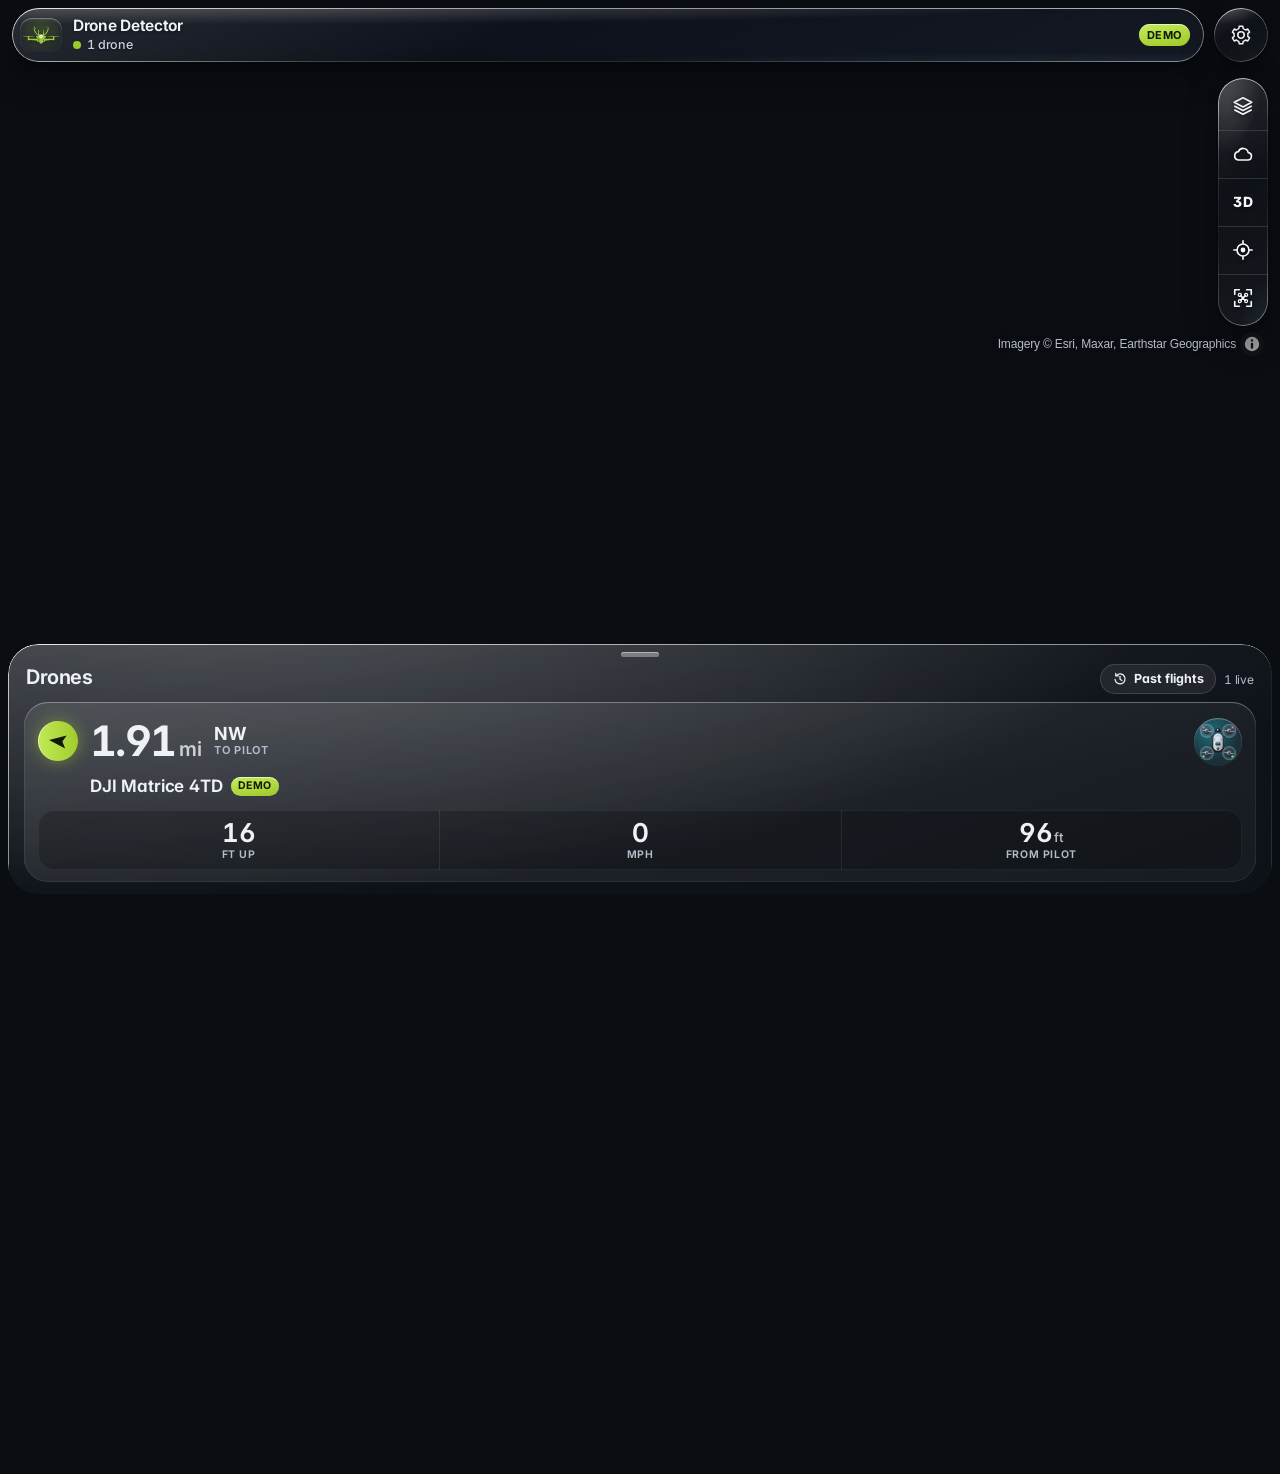
==== commit 3ce41517: "iPhone page: screens 2611111534 Co-Authored-By: Claude Opus 5.5 <noreply@anthropic.com>" ====
--- a/web/index.html
+++ b/web/index.html
@@ -126,6 +126,7 @@
     <div class="set-h">Receiver</div>
     <div class="set-card">
       <label class="set"><div><div class="set-name">Demo flight</div><div class="set-sub">Made-up flights: a Matrice and a Mavic searching woods, an Agras T50 spraying a field</div></div><input type="checkbox" data-set="demo"><span class="sw"></span></label>
+      <label class="set" id="set-rider"><div><div class="set-name">Dronetag RIDER</div><div class="set-sub">Also show the drones a RIDER hears, over Bluetooth. Turning it off forgets the RIDER.</div></div><input type="checkbox" data-set="rider"><span class="sw"></span></label>
       <div class="set-buttons"><button class="btn" id="btn-reconnect">Reconnect receiver</button><button class="btn" id="btn-clear">Clear tracks</button></div>
     </div>
     <div class="set-h">Google satellite</div>
--- a/web/app.css
+++ b/web/app.css
@@ -813,3 +813,16 @@
 .cam-hint { font-size: 12px; color: var(--muted); padding: 5px 4px 0; white-space: nowrap; overflow: hidden; text-overflow: ellipsis; min-height: 15px; }
 .cam-hint b { color: var(--text); font-weight: 700; }
 body.is-3d .cloud-time { transform: translateY(-62px); }
+
+/* spray / cargo drones: bigger map icon (they are 2.5-3.5 m across) */
+.m-drone.ag { width: 92px; height: 92px; }
+
+/* field test: "where are you?" box (live test bridge only) */
+#brand { cursor: pointer; }
+.me-box { position: absolute; z-index: 30; top: calc(var(--safe-top) + 66px); left: 12px; right: 12px; max-width: 420px; padding: 12px; border-radius: 18px; }
+.me-t { font-weight: 750; margin: 0 2px 8px; }
+.me-box input { width: 100%; box-sizing: border-box; height: 42px; padding: 0 12px; border-radius: 12px; font: inherit; color: var(--text);
+  background: rgba(255, 255, 255, .08); border: 1px solid var(--line2); outline: none; user-select: text; -webkit-user-select: text; }
+.me-row { display: flex; gap: 8px; margin-top: 8px; }
+.me-row .btn { height: 38px; font-size: 13px; }
+.me-msg { font-size: 12px; color: var(--muted); margin: 8px 2px 0; }
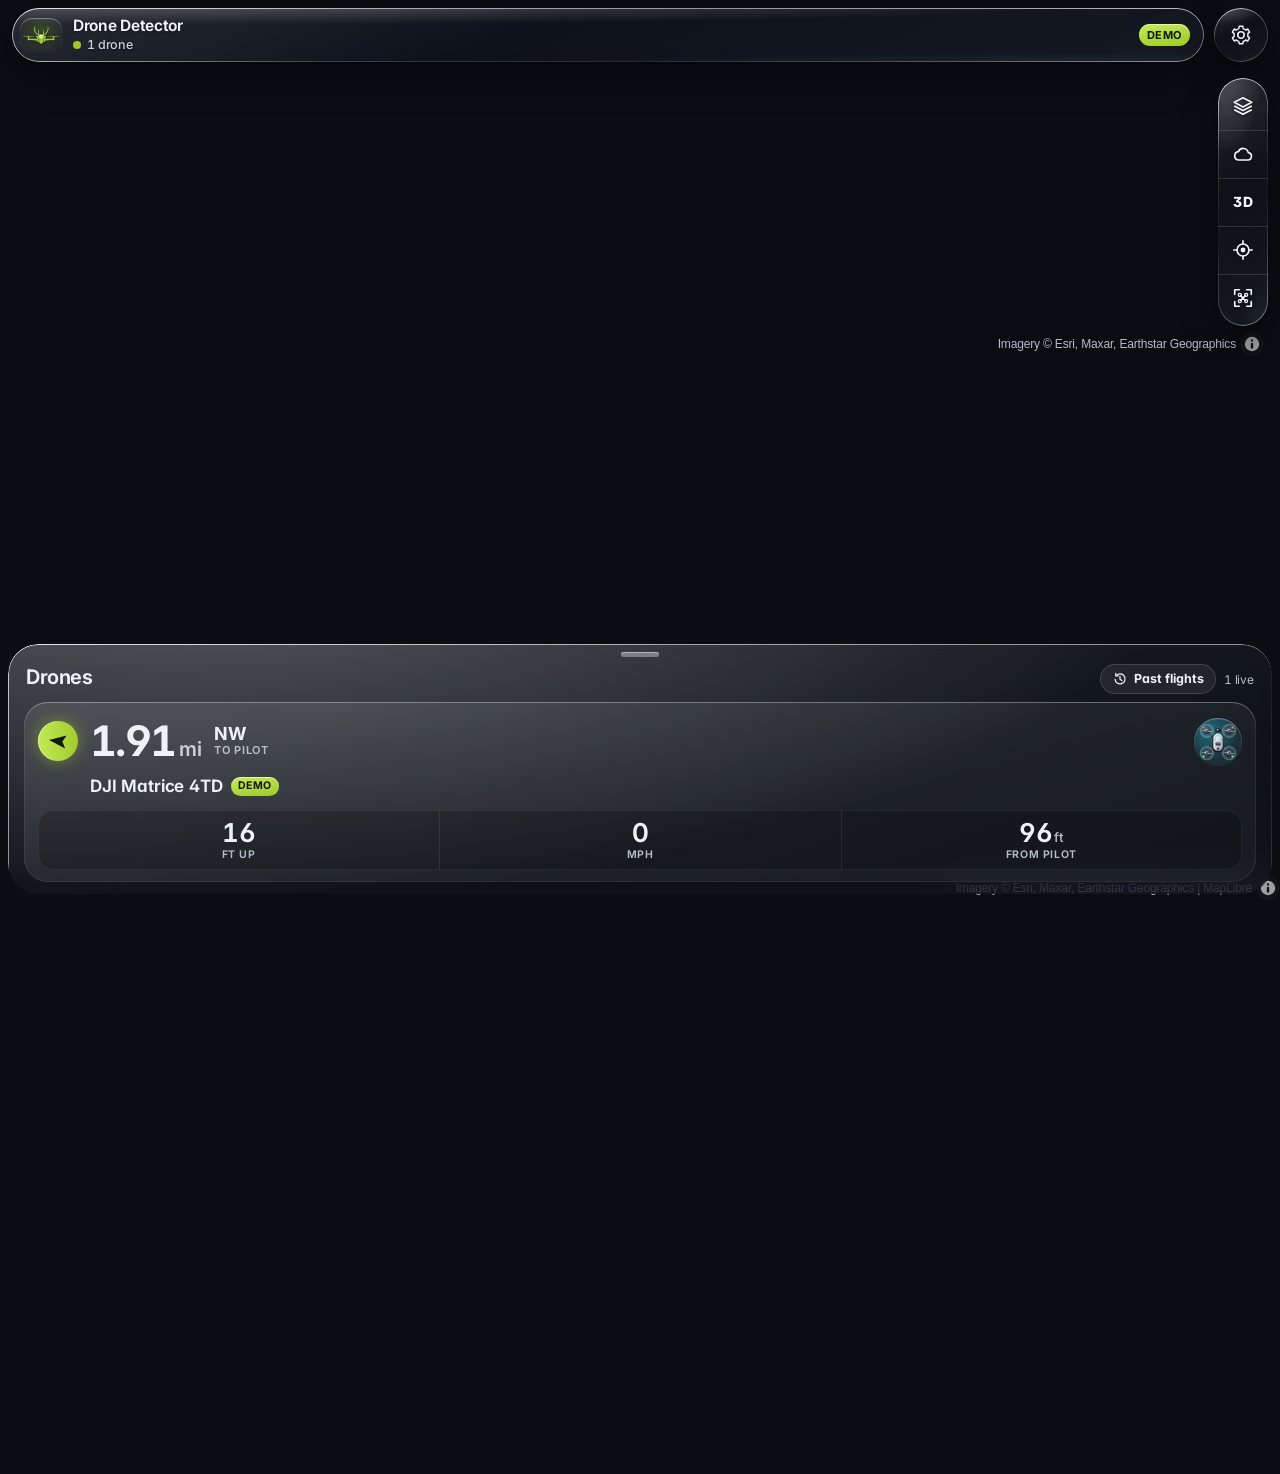
==== commit 078f3072: "iPhone page: screens 2611181319 History squashed to remove personal data." ====
--- a/web/index.html
+++ b/web/index.html
@@ -113,7 +113,7 @@
       <div class="set set-static set-col"><div class="set-name">Glass</div><div class="set-sub">Really light on the left, clear in the middle, almost black on the right</div>
         <div class="slider-row"><span>Light</span><input type="range" id="glass-slider" min="0" max="100" step="1" value="68" aria-label="Glass tone"><span>Dark</span></div></div>
       <label class="set"><div><div class="set-name">Keep screen on</div><div class="set-sub">For the dash mount</div></div><input type="checkbox" data-set="keepScreenOn"><span class="sw"></span></label>
-      <label class="set"><div><div class="set-name">Alert sound</div><div class="set-sub">Sound with new-drone alerts</div></div><input type="checkbox" data-set="alertSound"><span class="sw"></span></label>
+      <label class="set"><div><div class="set-name">Alert sound</div><div class="set-sub">New-drone alerts and a beep every minute while a drone is tracked</div></div><input type="checkbox" data-set="alertSound"><span class="sw"></span></label>
     </div>
     <div class="set-h">Map</div>
     <div class="set-card">
@@ -126,6 +126,7 @@
     <div class="set-h">Receiver</div>
     <div class="set-card">
       <label class="set"><div><div class="set-name">Demo flight</div><div class="set-sub">Made-up flights: a Matrice and a Mavic searching woods, an Agras T50 spraying a field</div></div><input type="checkbox" data-set="demo"><span class="sw"></span></label>
+      <label class="set" id="set-phone"><div><div class="set-name">Phone's own radios</div><div class="set-sub">Also hear drones close by with the phone's own Bluetooth and Wi-Fi. Short range only. DJI drones need a scanner: the phone can't pick up their Wi-Fi Remote ID.<span id="phone-caps"></span></div></div><input type="checkbox" data-set="phone"><span class="sw"></span></label>
       <label class="set" id="set-rider"><div><div class="set-name">Dronetag RIDER</div><div class="set-sub">Also show the drones a RIDER hears, over Bluetooth. Turning it off forgets the RIDER.</div></div><input type="checkbox" data-set="rider"><span class="sw"></span></label>
       <div class="set-buttons"><button class="btn" id="btn-reconnect">Reconnect receiver</button><button class="btn" id="btn-clear">Clear tracks</button></div>
     </div>
@@ -167,6 +168,11 @@
       <div class="img-txt"><div class="set-name">Google satellite</div><div class="set-sub" id="cap-google">Add your Google Maps API key in Settings to use this.</div></div><span class="radio"></span></button>
     <button class="img-opt" data-base="ohio"><img class="thumb" data-thumb="ohio" alt="">
       <div class="img-txt"><div class="set-name">Ohio leaf-off · 3–6 inch <span class="pill leaf">LEAF-OFF</span></div><div class="set-sub" id="cap-ohio">Statewide aerial photos (OSIP III, 2017–2024). Sharpest close-up; Ohio only.</div></div><span class="radio"></span></button>
+    <div class="sh-section">3D view</div>
+    <button class="img-opt" data-look="sat"><img class="thumb" data-thumb="look-sat" alt="">
+      <div class="img-txt"><div class="set-name">Satellite photo</div><div class="set-sub">The imagery picked above, draped over the hills.</div></div><span class="radio"></span></button>
+    <button class="img-opt" data-look="topo"><img class="thumb" data-thumb="look-topo" alt="">
+      <div class="img-txt"><div class="set-name">Topo map</div><div class="set-sub">USGS topographic map: woods, contour lines, water and road names. US only; a little soft when zoomed in close.</div></div><span class="radio"></span></button>
     <div class="sh-section">Airspace</div>
     <label class="set img-toggle"><div><div class="set-name">LAANC ceilings</div><div class="set-sub">FAA grid near airports: the highest you can get approved in each square (zoom in to see)</div></div><input type="checkbox" id="laanc-toggle"><span class="sw"></span></label>
     <label class="set img-toggle"><div><div class="set-name">Stadium rings</div><div class="set-sub">3 NM no-drone rings that apply during games and events</div></div><input type="checkbox" id="stadium-toggle"><span class="sw"></span></label>
--- a/web/app.css
+++ b/web/app.css
@@ -798,6 +798,9 @@
 .m-drone.flat .dwrap { display: block; transition: none; transform-origin: 50% 50%; filter: drop-shadow(0 10px 8px rgba(0, 0, 0, .55)); }
 .m-drone.flat .ring { display: none; }
 .m-drone.flat .tag { bottom: 50%; transform: translate(-50%, -26px); }
+/* 3D models (2026-11-12): the GPU draws the drone; the icon stays as an invisible tap target under the name tag */
+.m-drone.flat.model3d .dwrap { opacity: 0; filter: none; }
+.m-drone.flat.model3d .tag { transform: translate(-50%, -18px); }
 
 /* ---------- 3D camera (2026-11-11) */
 #controls .c3d { display: none; }
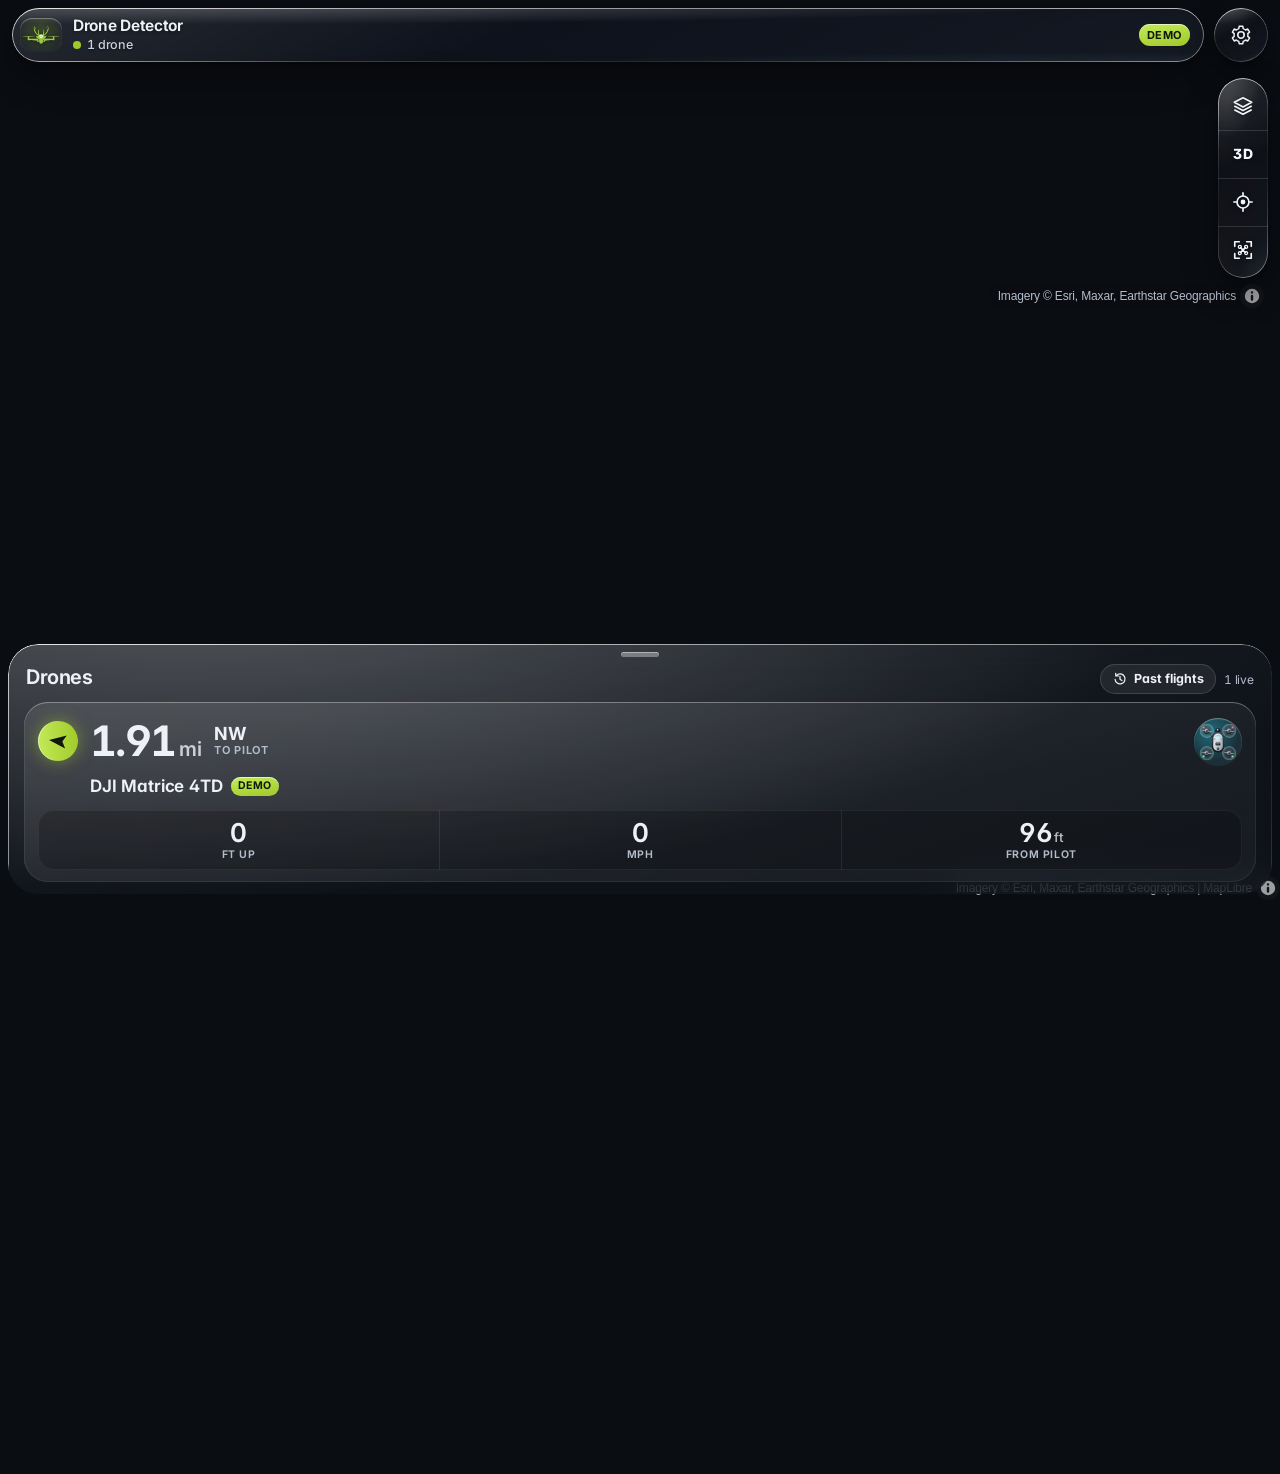
==== commit 6c780c66: "iPhone page: screens 2611181509 Co-Authored-By: Claude Opus 5.5 <noreply@anthropic.com>" ====
--- a/web/index.html
+++ b/web/index.html
@@ -37,7 +37,6 @@
   <radialGradient id="g-green"><stop offset="0" stop-color="#4dff8f" stop-opacity=".95"/><stop offset="1" stop-color="#4dff8f" stop-opacity="0"/></radialGradient>
 </defs></svg>
 <div id="map"></div>
-<div id="cloud-time" class="cloud-time glass hidden"></div>
 <div id="cam3d" class="cam3d glass liquid hidden">
   <div class="cam-chips">
     <button data-cam="orbit">Orbit</button><button data-cam="spin" class="hidden" aria-label="Turn slowly">⟳ Spin</button><button data-cam="follow">Follow</button>
@@ -82,9 +81,6 @@
 <div id="controls" class="glass liquid">
   <button class="ctl" id="btn-layers" aria-label="Map imagery">
     <svg viewBox="0 0 24 24"><path d="M12 3 2.5 8 12 13l9.5-5Z" fill="none" stroke="currentColor" stroke-width="1.8" stroke-linejoin="round"/><path d="m2.5 12 9.5 5 9.5-5M2.5 16l9.5 5 9.5-5" fill="none" stroke="currentColor" stroke-width="1.8" stroke-linejoin="round"/></svg>
-  </button>
-  <button class="ctl" id="btn-clouds" aria-label="Clouds on or off">
-    <svg viewBox="0 0 24 24"><path d="M6.8 18.5h10.4a4 4 0 0 0 .5-7.97A5.6 5.6 0 0 0 7 9.4a4.6 4.6 0 0 0-.2 9.1z" fill="none" stroke="currentColor" stroke-width="1.8" stroke-linejoin="round"/></svg>
   </button>
   <button class="ctl" id="btn-3d" aria-label="3D view"><span>3D</span></button>
   <button class="ctl c3d" id="btn-north" aria-label="Face north"><svg viewBox="0 0 24 24"><path d="M12 3.5 16.5 13h-9z" fill="#ef4444"/><path d="M12 20.5 7.5 13h9z" fill="currentColor" opacity=".55"/></svg></button>
@@ -177,8 +173,6 @@
     <label class="set img-toggle"><div><div class="set-name">LAANC ceilings</div><div class="set-sub">FAA grid near airports: the highest you can get approved in each square (zoom in to see)</div></div><input type="checkbox" id="laanc-toggle"><span class="sw"></span></label>
     <label class="set img-toggle"><div><div class="set-name">Stadium rings</div><div class="set-sub">3 NM no-drone rings that apply during games and events</div></div><input type="checkbox" id="stadium-toggle"><span class="sw"></span></label>
     <div class="set-sub" style="padding:2px 4px 10px">Always shown with airspace on: Class B, C, D, E with altitude blocks, restricted, prohibited, warning, MOA and alert areas, national-security drone no-fly zones and standing defense TFRs. Live TFRs are not included yet: check the FAA's TFR list before flying.</div>
-    <div class="sh-section">Weather</div>
-    <label class="set img-toggle"><div><div class="set-name">Moving clouds</div><div class="set-sub" id="cap-clouds">Real weather-satellite clouds from the last 2 hours, looping (NASA GOES-East, new every 10 minutes, about 30 minutes behind)</div></div><input type="checkbox" id="clouds-toggle"><span class="sw"></span></label>
     <div class="sh-section">Imagery history here</div>
     <div id="hist-list"></div>
   </div>
--- a/web/app.css
+++ b/web/app.css
@@ -663,10 +663,8 @@
 [data-theme="light"] .wc-bar i { background: linear-gradient(180deg, #94a3b8, #475569); }
 [data-theme="light"] .wc .wc-rain { color: #0369a1; }
 
-/* v0.2.6: moving clouds layer */
+/* v0.2.6: switches in the layers sheet */
 .img-toggle { padding: 12px 4px; }
-.cloud-time { position: absolute; z-index: 8; left: 14px; padding: 6px 12px; border-radius: 999px; font-size: 12.5px; font-variant-numeric: tabular-nums; pointer-events: none; }
-.cloud-time b { font-weight: 700; margin-right: 4px; }
 
 .cloud-pop .maplibregl-popup-content { background: rgba(var(--gt), .88); -webkit-backdrop-filter: blur(16px); backdrop-filter: blur(16px); color: var(--text);
   border-radius: 16px; padding: 10px 13px; box-shadow: 0 8px 24px rgba(0,0,0,.45), inset 0 1px 0 rgba(255,255,255,.12); font: inherit; }
@@ -752,9 +750,6 @@
    come directly out of the back of the drone") */
 .maplibregl-marker.m-drone, .maplibregl-marker.m-pilot, .maplibregl-marker.m-me, .maplibregl-marker.m-ac { position: absolute; top: 0; left: 0; }
 
-/* clouds on/off (2026-11-11): the time chip is tappable, its ✕ turns the clouds off */
-.cloud-time { pointer-events: auto; cursor: pointer; display: flex; align-items: center; }
-.cloud-time .ct-x { margin-left: 8px; padding-left: 8px; border-left: 1px solid rgba(255, 255, 255, .25); font-size: 11px; opacity: .85; }
 
 /* ---------- flight replay (2026-11-11) */
 .sh-hist { align-self: center; display: inline-flex; align-items: center; gap: 6px; height: 30px; padding: 0 11px; margin: 0 8px 0 auto;
@@ -815,7 +810,6 @@
 .cam-chips button[disabled] { opacity: .38; }
 .cam-hint { font-size: 12px; color: var(--muted); padding: 5px 4px 0; white-space: nowrap; overflow: hidden; text-overflow: ellipsis; min-height: 15px; }
 .cam-hint b { color: var(--text); font-weight: 700; }
-body.is-3d .cloud-time { transform: translateY(-62px); }
 
 /* spray / cargo drones: bigger map icon (they are 2.5-3.5 m across) */
 .m-drone.ag { width: 92px; height: 92px; }
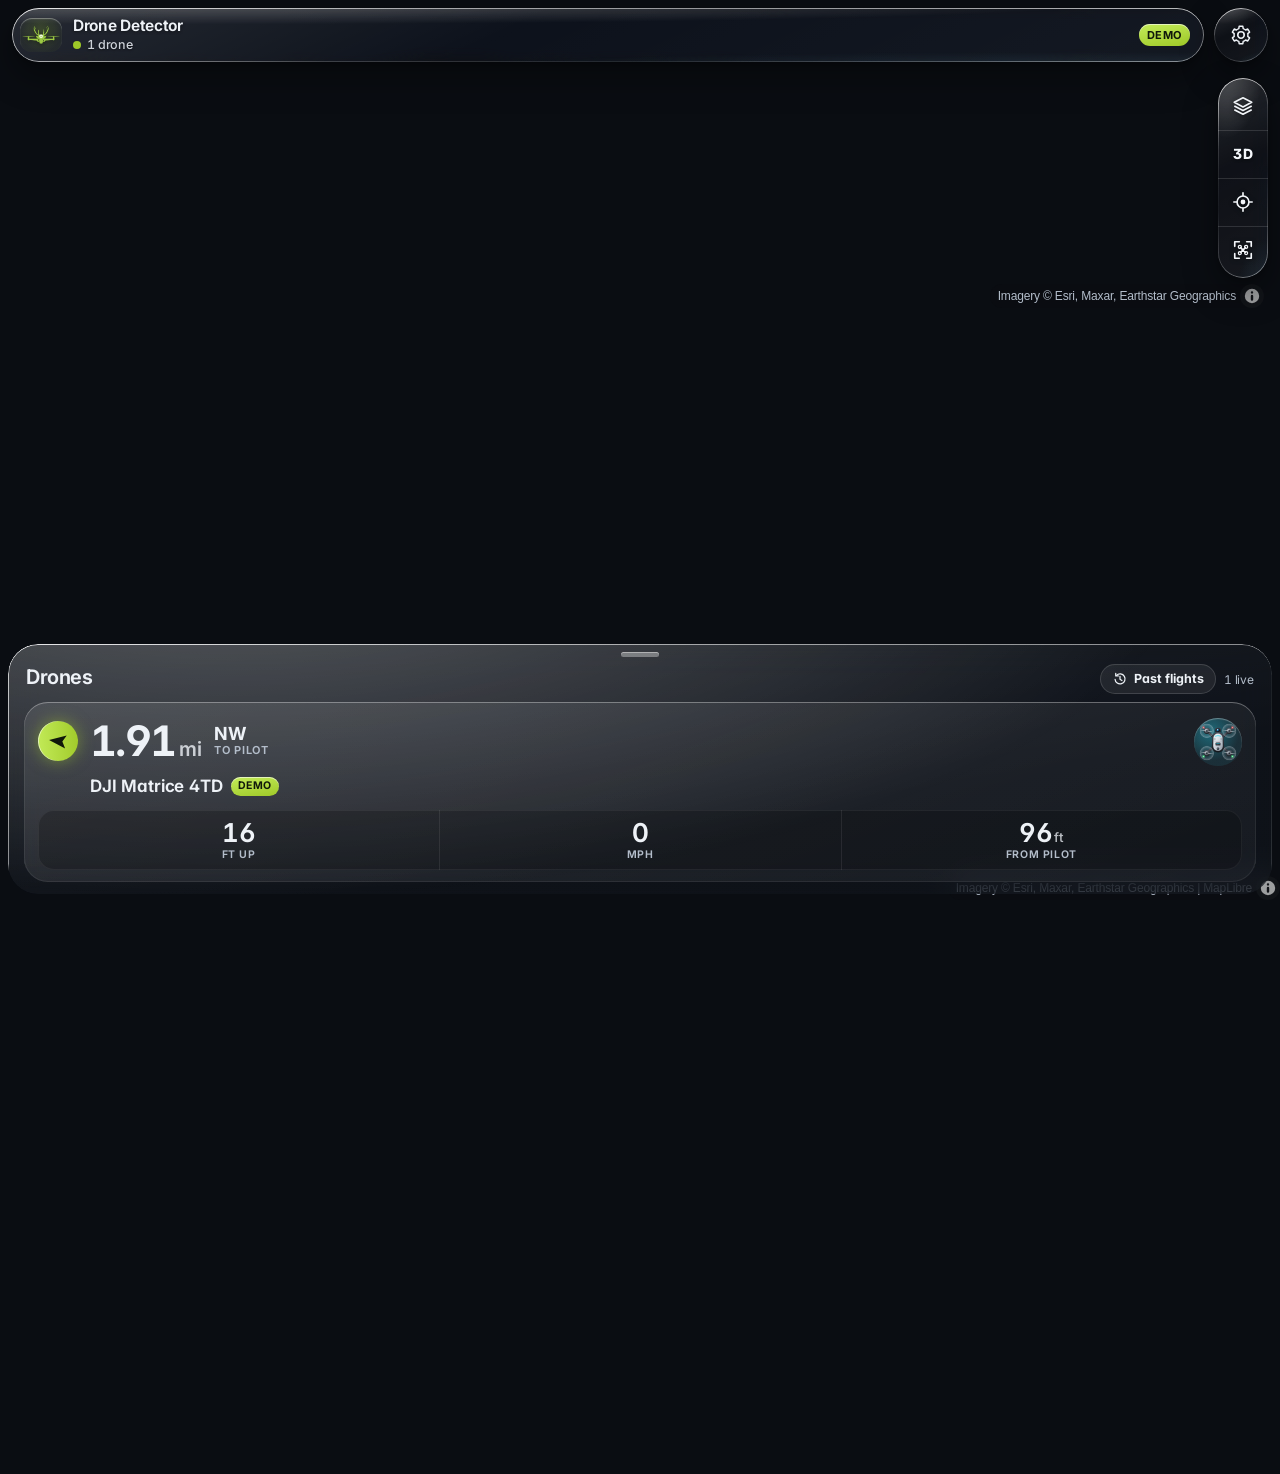
==== commit b4fb93bd: "iPhone page: screens 2611181644 Co-Authored-By: Claude Opus 5.5 <noreply@anthropic.com>" ====
--- a/web/index.html
+++ b/web/index.html
@@ -65,7 +65,7 @@
       <span class="cn">N</span><span class="ce">E</span><span class="cs">S</span><span class="cw">W</span>
       <svg class="warrow" id="wind-arrow" viewBox="0 0 40 40"><path d="M20 3.5 27.5 19 21.8 17.2V34.5h-3.6V17.2L12.5 19Z" fill="url(#g-glassarrow)" stroke="rgba(255,255,255,.95)" stroke-width="1.1" stroke-linejoin="round"/><path d="M20 7.5 24.2 16.6" stroke="#fff" stroke-width="1.4" stroke-linecap="round" opacity=".9"/></svg>
     </div>
-    <div class="wind-txt"><div class="wind-big"><span id="wind-spd">—</span><small>mph</small><span class="wind-sky hidden" id="wind-sky"></span></div><div class="wind-sub" id="wind-sub">Wind</div></div>
+    <div class="wind-txt"><div class="wind-big"><span id="wind-spd">—</span><small>mph</small></div><div class="wind-sub" id="wind-sub">Wind</div></div>
   </div>
   <div class="wind-more hidden" id="wind-more"></div>
 </div>
--- a/web/app.css
+++ b/web/app.css
@@ -645,22 +645,16 @@
 [data-theme="light"] .hc-stats { background: rgba(15,23,42,.05); box-shadow: inset 0 0 0 1px rgba(15,23,42,.06); }
 [data-theme="light"] .hc-stats > div + div { box-shadow: inset 1px 0 0 rgba(15,23,42,.08); }
 
-/* v0.2.6: cloud cover beside the wind, and a 12-hour cloud strip when the wind widget is opened (Open-Meteo) */
+/* v0.2.6: a 12-hour strip when the wind widget is opened (Open-Meteo); its cloud cover was removed 2026-11-18 */
 .wind { max-width: 280px; }
 .wind.open { max-width: 330px; }
-.wind-cloud { display: flex; flex-direction: column; align-items: center; gap: 1px; padding-left: 10px; margin-left: 2px; border-left: 1px solid var(--line); font-size: 12px; font-weight: 650; }
-.wind-cloud svg { width: 24px; height: 24px; display: block; filter: drop-shadow(0 1px 2px rgba(0,0,0,.35)); }
 .wc-strip { display: grid; grid-template-columns: repeat(7, 1fr); gap: 4px; margin: 8px 0 6px; }
 .wc { display: flex; flex-direction: column; align-items: center; gap: 2px; font-size: 10.5px; line-height: 1.15; min-width: 0; }
 .wc em { font-style: normal; font-weight: 600; color: var(--muted); }
-.wc-bar { width: 12px; height: 36px; border-radius: 6px; background: rgba(255,255,255,.10); display: flex; align-items: flex-end; overflow: hidden; box-shadow: inset 0 1px 2px rgba(0,0,0,.3); }
-.wc-bar i { display: block; width: 100%; border-radius: 6px; background: linear-gradient(180deg, #f8fafc, #9aa6b6); }
 .wc b { font-size: 11.5px; font-weight: 700; color: var(--text); }
 .wc span { color: var(--muted); white-space: nowrap; }
 .wc .wc-rain { color: #7dd3fc; font-weight: 650; }
 .wind-upd { font-size: 11px; color: var(--muted); }
-[data-theme="light"] .wc-bar { background: rgba(15,23,42,.08); box-shadow: inset 0 1px 2px rgba(0,0,0,.08); }
-[data-theme="light"] .wc-bar i { background: linear-gradient(180deg, #94a3b8, #475569); }
 [data-theme="light"] .wc .wc-rain { color: #0369a1; }
 
 /* v0.2.6: switches in the layers sheet */
@@ -682,7 +676,7 @@
 .ip-row b { font-weight: 700; }
 .ip + .cp-big, .ip + .cp-sub { margin-top: 6px; padding-top: 6px; border-top: 1px solid var(--line); }
 
-/* v0.2.7 compact wind: arrow, speed, direction and a small sky icon; gusts and cloud % open on tap */
+/* v0.2.7 compact wind: arrow, speed and direction; gusts and the next 12 hours open on tap */
 .wind { padding: 4px 12px 4px 4px; gap: 0; max-width: 200px; }
 .wind.open { max-width: 330px; }
 .wind-row { gap: 8px; }
@@ -693,8 +687,6 @@
 .wind-big { font-size: 20px; display: flex; align-items: baseline; }
 .wind-big small { font-size: 10.5px; }
 .wind-sub { font-size: 11px; margin-top: 2px; }
-.wind-sky { display: inline-flex; margin-left: 6px; align-self: center; }
-.wind-sky svg { width: 18px; height: 18px; display: block; filter: drop-shadow(0 1px 2px rgba(0,0,0,.35)); }
 
 /* v0.2.7 scrolling panels (Settings, map layers, report): the glass rim and sheen are drawn on the panel itself, so they stay put
    instead of sliding with the rows (Jason: "a small line right below road and place names ... scrolls up and down with that screen") */
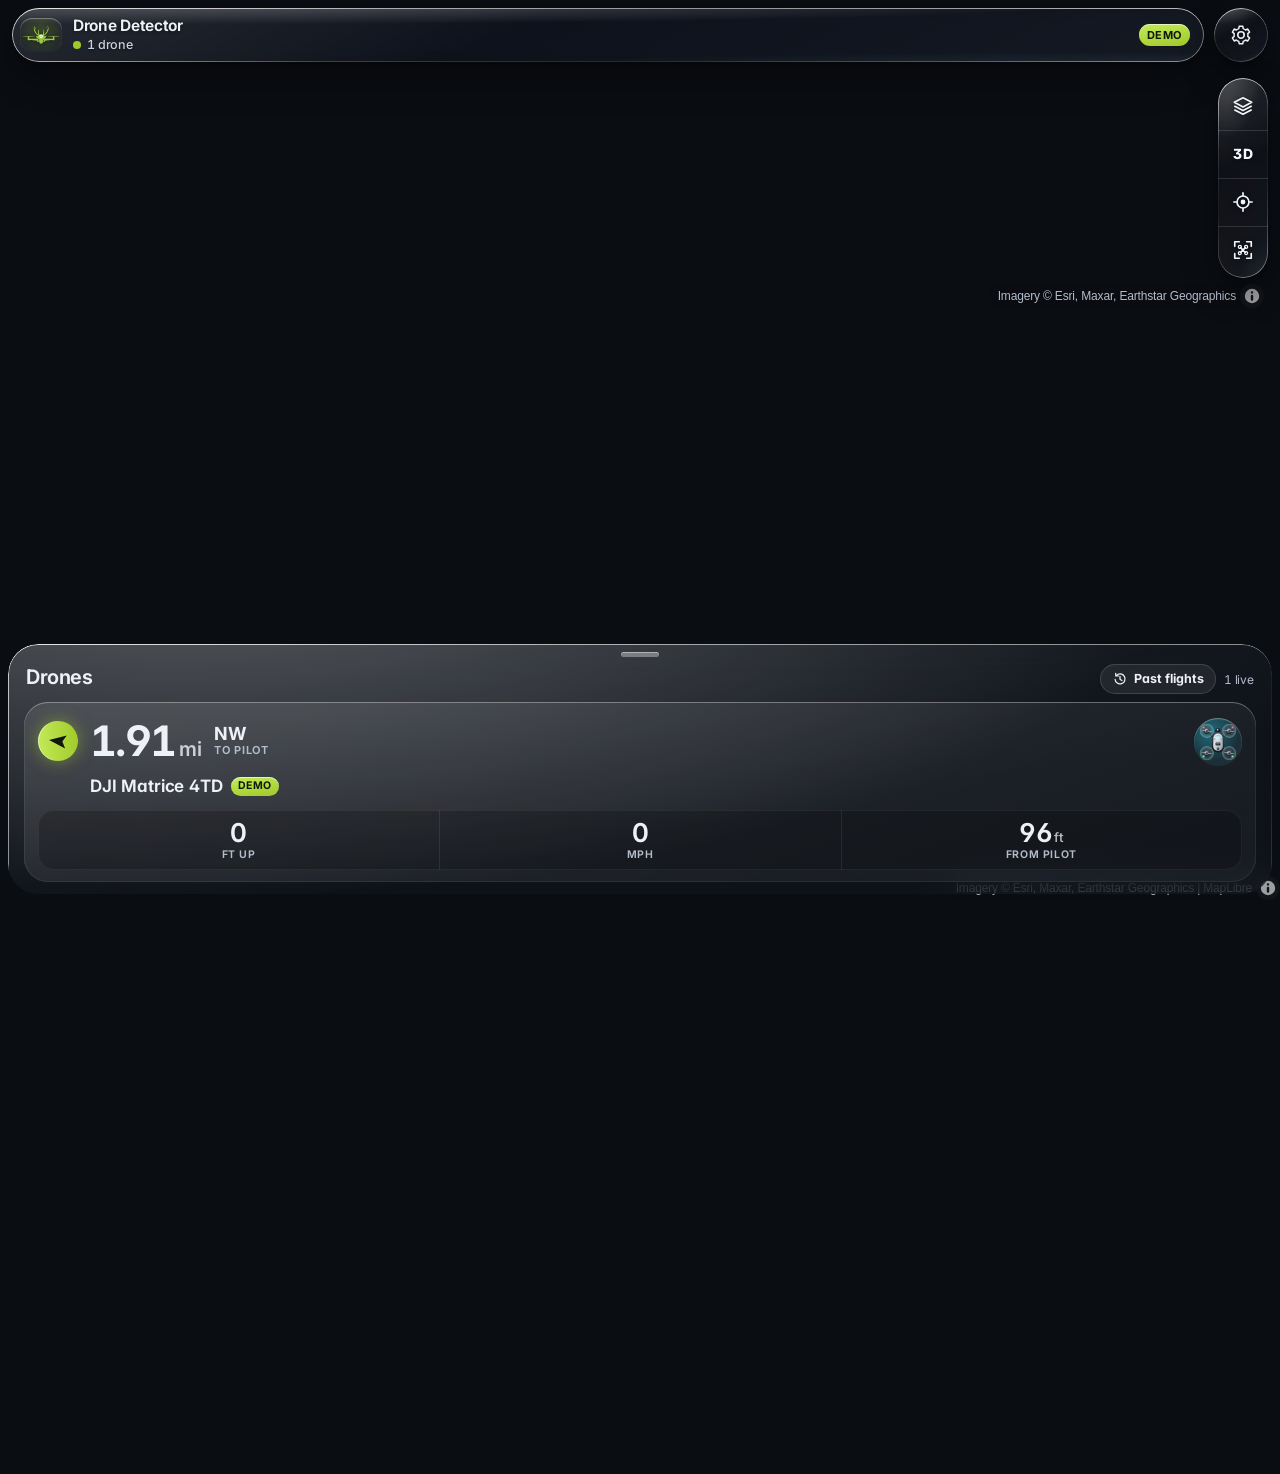
==== commit b6131af1: "iPhone page: screens 2611191916 Co-Authored-By: Claude Opus 5.5 <noreply@anthropic.com>" ====
--- a/web/index.html
+++ b/web/index.html
@@ -59,6 +59,7 @@
   </button>
 </header>
 
+<div id="net-chip" class="net-chip glass hidden"></div>
 <div id="wind" class="wind glass liquid hidden" role="button" aria-label="Wind">
   <div class="wind-row">
     <div class="rose" id="wind-rose">
@@ -89,6 +90,9 @@
   <button class="ctl" id="btn-locate" aria-label="My location">
     <svg viewBox="0 0 24 24"><path d="M12 2v3M12 19v3M2 12h3M19 12h3" stroke="currentColor" stroke-width="1.8" stroke-linecap="round"/><circle cx="12" cy="12" r="6.5" fill="none" stroke="currentColor" stroke-width="1.8"/><circle cx="12" cy="12" r="2.6" fill="currentColor"/></svg>
   </button>
+  <button class="ctl" id="btn-sky" aria-label="Find drones in the sky with the camera">
+    <svg viewBox="0 0 24 24"><path d="M4 8V5.5A1.5 1.5 0 0 1 5.5 4H8M16 4h2.5A1.5 1.5 0 0 1 20 5.5V8M20 16v2.5a1.5 1.5 0 0 1-1.5 1.5H16M8 20H5.5A1.5 1.5 0 0 1 4 18.5V16" fill="none" stroke="currentColor" stroke-width="1.8" stroke-linecap="round"/><circle cx="12" cy="12" r="4.2" fill="none" stroke="currentColor" stroke-width="1.8"/><circle cx="12" cy="12" r="1.4" fill="currentColor"/></svg>
+  </button>
   <button class="ctl" id="btn-fit" aria-label="Show all drones, pilots and me">
     <svg viewBox="0 0 24 24"><path d="M3 8V3h5M21 8V3h-5M3 16v5h5M21 16v5h-5" fill="none" stroke="currentColor" stroke-width="1.8" stroke-linecap="round" stroke-linejoin="round"/><path d="m9.2 9.2 5.6 5.6M14.8 9.2l-5.6 5.6" stroke="currentColor" stroke-width="1.6" stroke-linecap="round"/><circle cx="8.6" cy="8.6" r="1.7" fill="none" stroke="currentColor" stroke-width="1.3"/><circle cx="15.4" cy="8.6" r="1.7" fill="none" stroke="currentColor" stroke-width="1.3"/><circle cx="8.6" cy="15.4" r="1.7" fill="none" stroke="currentColor" stroke-width="1.3"/><circle cx="15.4" cy="15.4" r="1.7" fill="none" stroke="currentColor" stroke-width="1.3"/><circle cx="12" cy="12" r="1.6" fill="currentColor"/></svg>
   </button>
@@ -119,6 +123,8 @@
       <label class="set"><div><div class="set-name">Road and place names</div><div class="set-sub">Labels over the aerial map</div></div><input type="checkbox" data-set="labels"><span class="sw"></span></label>
       <label class="set"><div><div class="set-name">Planes and helicopters</div><div class="set-sub">ADS-B within 15 nm (adsb.lol)</div></div><input type="checkbox" data-set="aircraft"><span class="sw"></span></label>
     </div>
+    <div class="set-h hidden" id="hh-h">Drone Detector handheld</div>
+    <div class="set-card hidden" id="hh-card"></div>
     <div class="set-h">Receiver</div>
     <div class="set-card">
       <label class="set"><div><div class="set-name">Demo flight</div><div class="set-sub">Made-up flights: a Matrice and a Mavic searching woods, an Agras T50 spraying a field</div></div><input type="checkbox" data-set="demo"><span class="sw"></span></label>
@@ -126,6 +132,8 @@
       <label class="set" id="set-rider"><div><div class="set-name">Dronetag RIDER</div><div class="set-sub">Also show the drones a RIDER hears, over Bluetooth. Turning it off forgets the RIDER.</div></div><input type="checkbox" data-set="rider"><span class="sw"></span></label>
       <div class="set-buttons"><button class="btn" id="btn-reconnect">Reconnect receiver</button><button class="btn" id="btn-clear">Clear tracks</button></div>
     </div>
+    <div class="set-h hidden" id="areas-h">Saved areas</div>
+    <div class="set-card hidden" id="areas-card"></div>
     <div class="set-h">Google satellite</div>
     <div class="set-card">
       <div class="set-key"><div class="set-name">Google Maps API key</div>
@@ -143,6 +151,14 @@
         <div class="set-buttons"><button class="btn" id="btn-report">Report a problem</button></div></div>
     </div>
     <div class="set-foot" id="set-foot"></div>
+  </div>
+</div>
+
+<div id="hh-wifi" class="modal hidden">
+  <div class="modal-card glass-solid">
+    <div class="modal-head"><div class="modal-title">Handheld Wi-Fi</div><button class="icon-btn plain" data-close aria-label="Close">✕</button></div>
+    <div id="wifi-body"></div>
+    <div class="set-sub" style="margin:12px 2px 4px">The handheld joins 2.4 GHz networks only, and reaches less far than your phone. Hotel and campground networks that need a sign-in page don't work.</div>
   </div>
 </div>
 
@@ -159,11 +175,11 @@
   <div class="modal-card glass-solid">
     <div class="modal-head"><div class="modal-title">Map imagery</div><button class="icon-btn plain" data-close aria-label="Close">✕</button></div>
     <button class="img-opt" data-base="latest"><img class="thumb" data-thumb="latest" alt="">
-      <div class="img-txt"><div class="set-name">Satellite · latest</div><div class="set-sub" id="cap-latest">Esri World Imagery, newest available</div></div><span class="radio"></span></button>
+      <div class="img-txt"><div class="set-name">Satellite · latest <span class="needs-data">Needs data</span></div><div class="set-sub" id="cap-latest">Esri World Imagery, newest available</div></div><span class="radio"></span></button>
     <button class="img-opt" data-base="google"><img class="thumb" data-thumb="google" alt="">
-      <div class="img-txt"><div class="set-name">Google satellite</div><div class="set-sub" id="cap-google">Add your Google Maps API key in Settings to use this.</div></div><span class="radio"></span></button>
+      <div class="img-txt"><div class="set-name">Google satellite <span class="needs-data">Needs data</span></div><div class="set-sub" id="cap-google">Add your Google Maps API key in Settings to use this.</div></div><span class="radio"></span></button>
     <button class="img-opt" data-base="ohio"><img class="thumb" data-thumb="ohio" alt="">
-      <div class="img-txt"><div class="set-name">Ohio leaf-off · 3–6 inch <span class="pill leaf">LEAF-OFF</span></div><div class="set-sub" id="cap-ohio">Statewide aerial photos (OSIP III, 2017–2024). Sharpest close-up; Ohio only.</div></div><span class="radio"></span></button>
+      <div class="img-txt"><div class="set-name">Ohio leaf-off · 3–6 inch <span class="pill leaf">LEAF-OFF</span> <span class="needs-data">Needs data</span></div><div class="set-sub" id="cap-ohio">Statewide aerial photos (OSIP III, 2017–2024). Sharpest close-up; Ohio only.</div></div><span class="radio"></span></button>
     <div class="sh-section">3D view</div>
     <button class="img-opt" data-look="sat"><img class="thumb" data-thumb="look-sat" alt="">
       <div class="img-txt"><div class="set-name">Satellite photo</div><div class="set-sub">The imagery picked above, draped over the hills.</div></div><span class="radio"></span></button>
@@ -173,7 +189,11 @@
     <label class="set img-toggle"><div><div class="set-name">LAANC ceilings</div><div class="set-sub">FAA grid near airports: the highest you can get approved in each square (zoom in to see)</div></div><input type="checkbox" id="laanc-toggle"><span class="sw"></span></label>
     <label class="set img-toggle"><div><div class="set-name">Stadium rings</div><div class="set-sub">3 NM no-drone rings that apply during games and events</div></div><input type="checkbox" id="stadium-toggle"><span class="sw"></span></label>
     <div class="set-sub" style="padding:2px 4px 10px">Always shown with airspace on: Class B, C, D, E with altitude blocks, restricted, prohibited, warning, MOA and alert areas, national-security drone no-fly zones and standing defense TFRs. Live TFRs are not included yet: check the FAA's TFR list before flying.</div>
-    <div class="sh-section">Imagery history here</div>
+    <div class="sh-section">No signal</div>
+    <div class="set-sub" style="padding:2px 4px 4px">Save the topo map and terrain of the area on screen, up to 25 x 25 mi, to use where there is no data. Satellite photos can't be saved.</div>
+    <div class="set-buttons" style="margin:8px 0 6px"><button class="btn" id="btn-save-area">Save this area for no signal</button></div>
+    <div class="set-sub" id="save-area-prog" style="padding:0 4px 8px"></div>
+    <div class="sh-section">Imagery history here <span class="needs-data">Needs data</span></div>
     <div id="hist-list"></div>
   </div>
 </div>
--- a/web/app.css
+++ b/web/app.css
@@ -815,3 +815,38 @@
 .me-row { display: flex; gap: 8px; margin-top: 8px; }
 .me-row .btn { height: 38px; font-size: 13px; }
 .me-msg { font-size: 12px; color: var(--muted); margin: 8px 2px 0; }
+
+/* v0.2.18: the Stubby handheld over Bluetooth (Settings › Drone Detector handheld) */
+.hh-top { padding: 13px 2px; border-bottom: 1px solid var(--line); }
+.hh-list { display: flex; flex-direction: column; gap: 8px; margin: 10px 0 4px; }
+.hh-row { display: flex; align-items: center; justify-content: space-between; gap: 10px; width: 100%; text-align: left; padding: 11px 13px; border-radius: 14px;
+  background: rgba(255,255,255,.07); border: 1px solid var(--line); color: var(--text); font: inherit; cursor: pointer; }
+.hh-row b { font-weight: 700; }
+.hh-row span { color: var(--muted); font-size: 12.5px; white-space: nowrap; }
+.hh-row .hh-ready { color: var(--brand, #a3e635); font-weight: 650; }
+.hh-note { margin-top: 8px; font-size: 13px; color: #fbbf24; }
+.hh-ok { color: var(--muted); font-size: 12.5px; margin-top: 4px; line-height: 1.45; }
+.hh-bad { color: #f87171; font-weight: 650; }
+.hh-set { padding: 11px 2px; border-bottom: 1px solid var(--line); }
+.hh-set .slider-row { margin-top: 6px; }
+[data-theme="light"] .hh-row { background: rgba(15,23,42,.05); }
+[data-theme="light"] .hh-note { color: #b45309; }
+
+/* v0.2.18: maps with no signal */
+.net-chip { position: absolute; z-index: 9; left: 12px; top: calc(var(--safe-top) + 132px); max-width: calc(100% - 96px); border-radius: 14px; padding: 7px 12px;
+  font-size: 13px; font-weight: 650; color: #fbbf24; }
+.needs-data { display: inline-block; margin-left: 4px; padding: 1px 6px; border-radius: 6px; font-size: 10.5px; font-weight: 700; letter-spacing: .02em;
+  color: var(--muted); background: rgba(255,255,255,.08); text-transform: none; vertical-align: 1px; }
+.area-row { padding: 12px 2px; border-bottom: 1px solid var(--line); }
+.area-row:last-child { border-bottom: 0; }
+.area-row .set-buttons { margin: 8px 0 0; }
+.area-row .btn { height: 38px; font-size: 13.5px; }
+[data-theme="light"] .net-chip { color: #b45309; }
+[data-theme="light"] .needs-data { background: rgba(15,23,42,.06); }
+
+/* v0.2.18: the handheld's Wi-Fi screen (spec join-a-wi-fi-network.md) */
+.wifi-msg { font-size: 14px; font-weight: 650; margin: 4px 2px 10px; }
+.wifi-msg.bad { color: #f87171; } .wifi-msg.good { color: var(--brand, #a3e635); }
+.wifi-pw { width: 100%; margin-top: 8px; font: inherit; font-size: 15px; color: var(--text); background: rgba(255,255,255,.07); border: 0; border-radius: 14px; padding: 11px 13px; }
+.hh-row .lock { width: 14px; height: 14px; vertical-align: -2px; margin-right: 4px; opacity: .7; }
+[data-theme="light"] .wifi-pw { background: rgba(15,23,42,.06); }
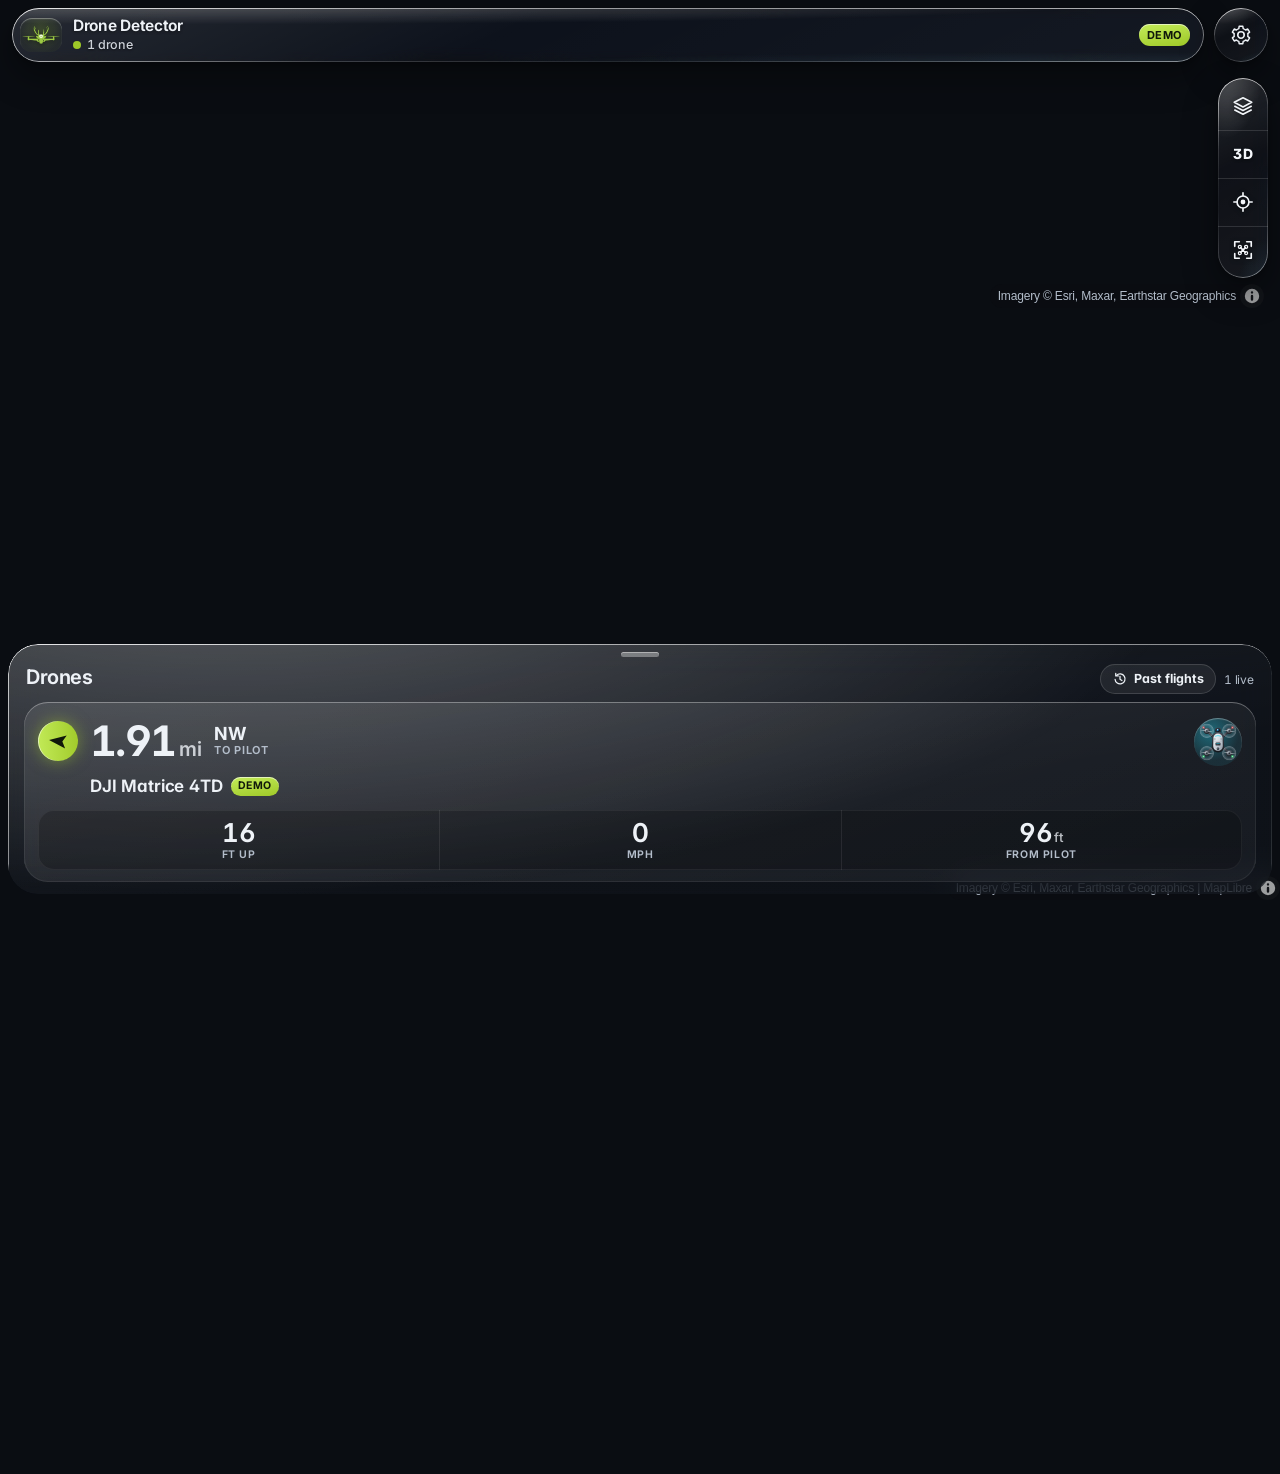
==== commit 88f806d3: "iPhone page: screens 2611192107 Co-Authored-By: Claude Opus 5.5 <noreply@anthropic.com>" ====
--- a/web/index.html
+++ b/web/index.html
@@ -113,7 +113,7 @@
       <div class="set set-static set-col"><div class="set-name">Glass</div><div class="set-sub">Really light on the left, clear in the middle, almost black on the right</div>
         <div class="slider-row"><span>Light</span><input type="range" id="glass-slider" min="0" max="100" step="1" value="68" aria-label="Glass tone"><span>Dark</span></div></div>
       <label class="set"><div><div class="set-name">Keep screen on</div><div class="set-sub">For the dash mount</div></div><input type="checkbox" data-set="keepScreenOn"><span class="sw"></span></label>
-      <label class="set"><div><div class="set-name">Alert sound</div><div class="set-sub">New-drone alerts and a beep every minute while a drone is tracked</div></div><input type="checkbox" data-set="alertSound"><span class="sw"></span></label>
+      <label class="set"><div><div class="set-name">Alert sound</div><div class="set-sub">Sound and vibration for new-drone alerts</div></div><input type="checkbox" data-set="alertSound"><span class="sw"></span></label>
     </div>
     <div class="set-h">Map</div>
     <div class="set-card">
